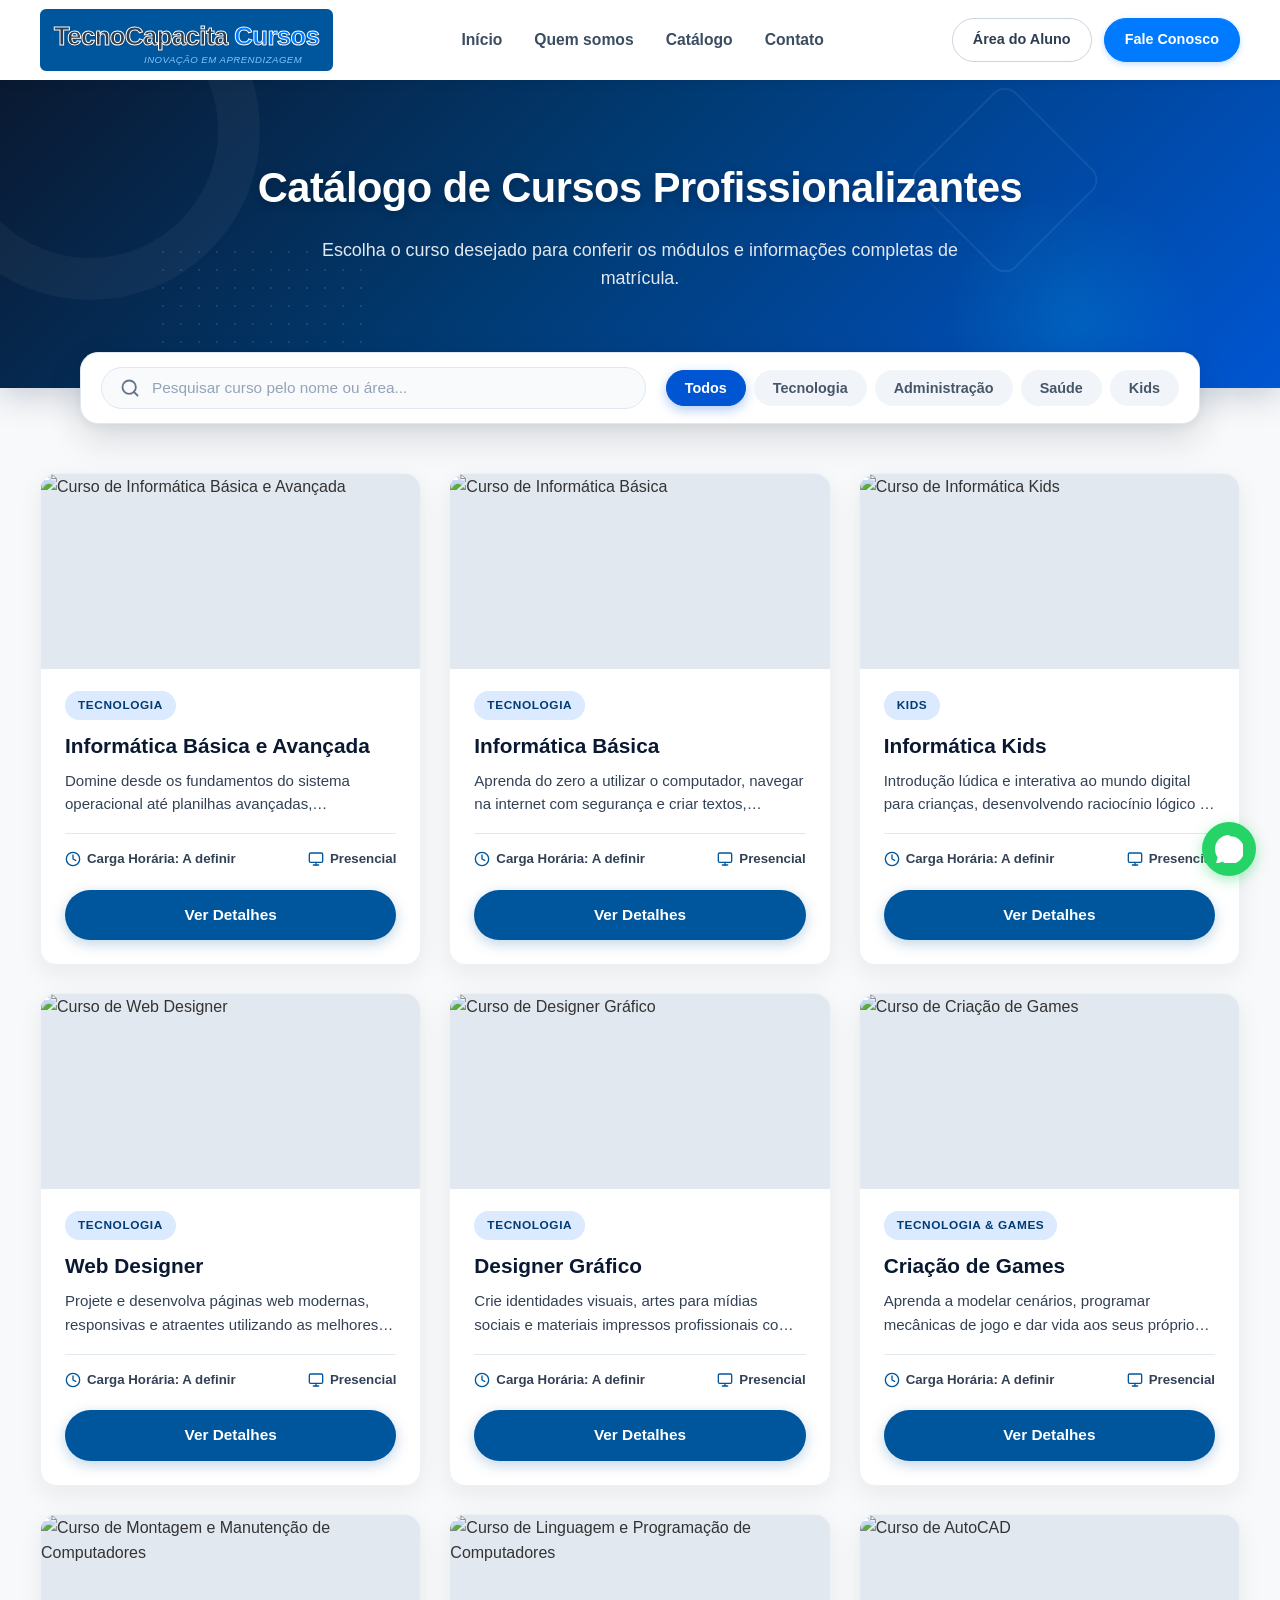
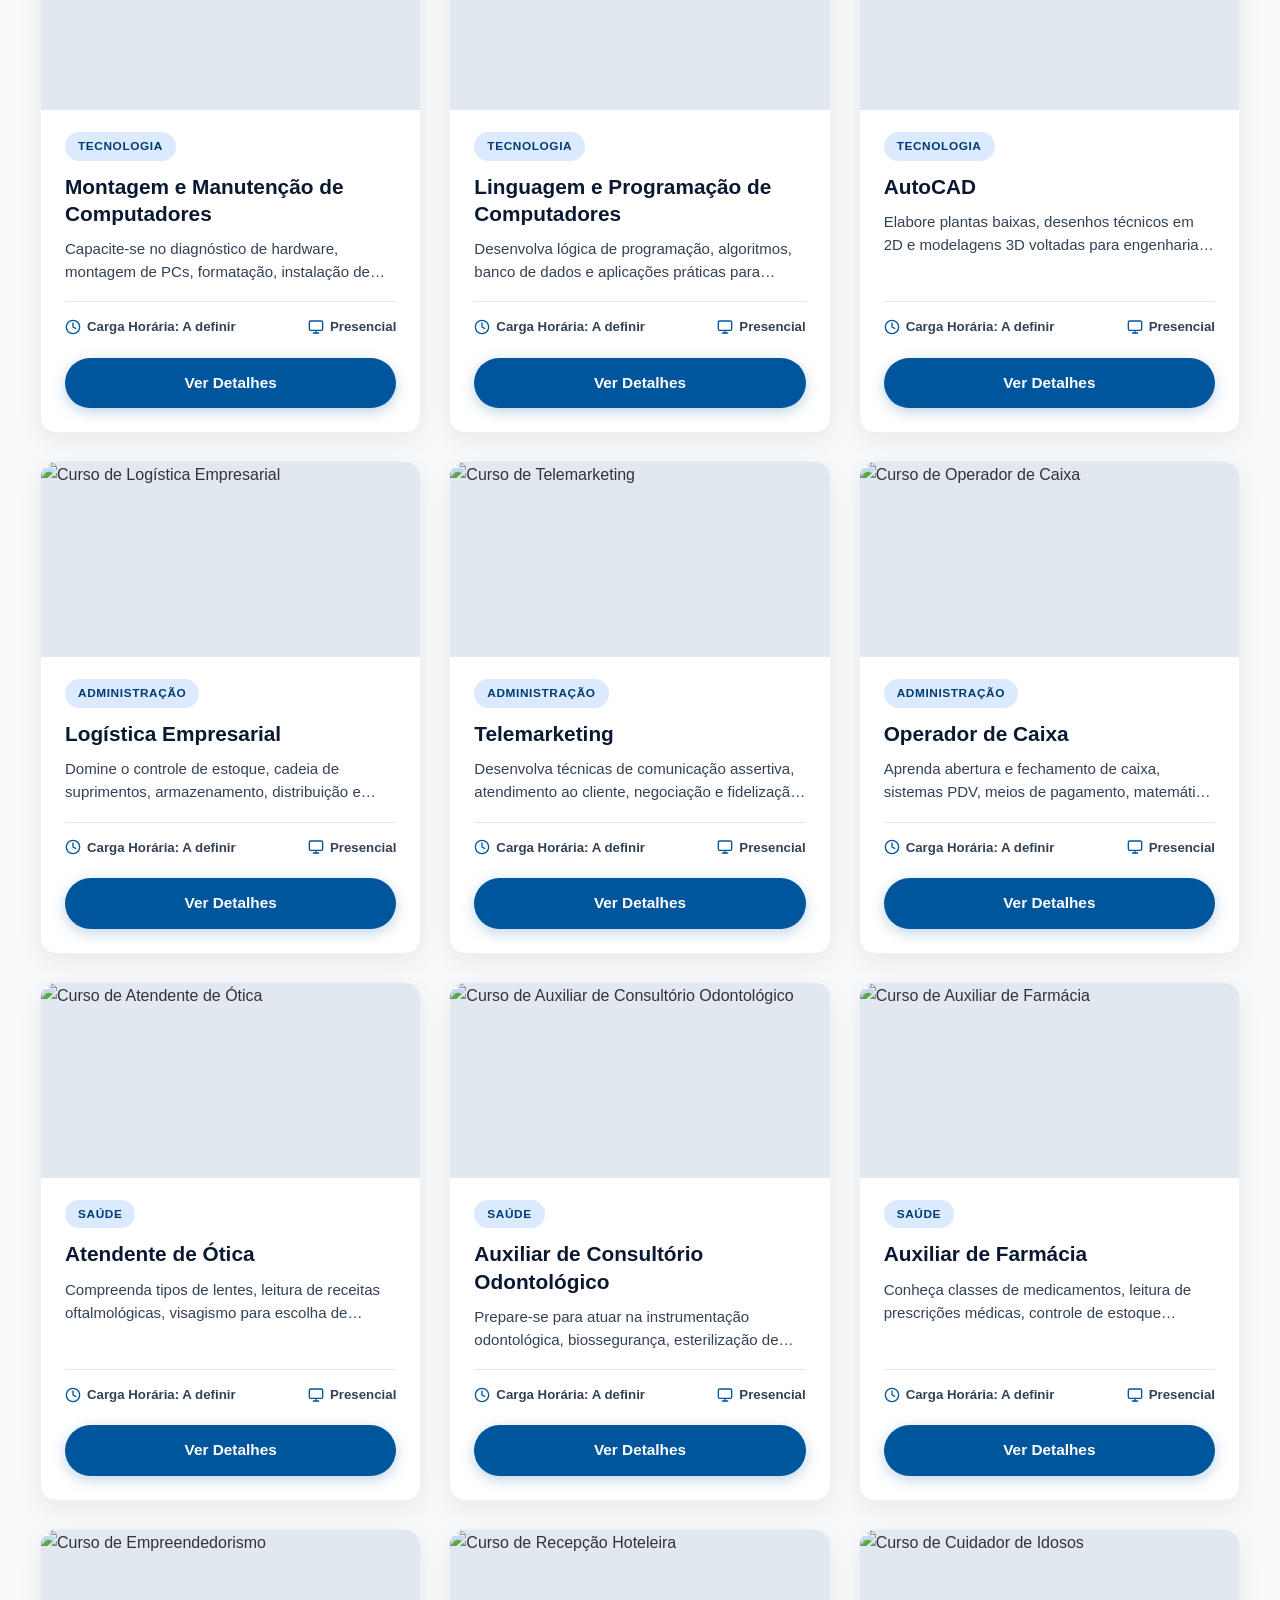
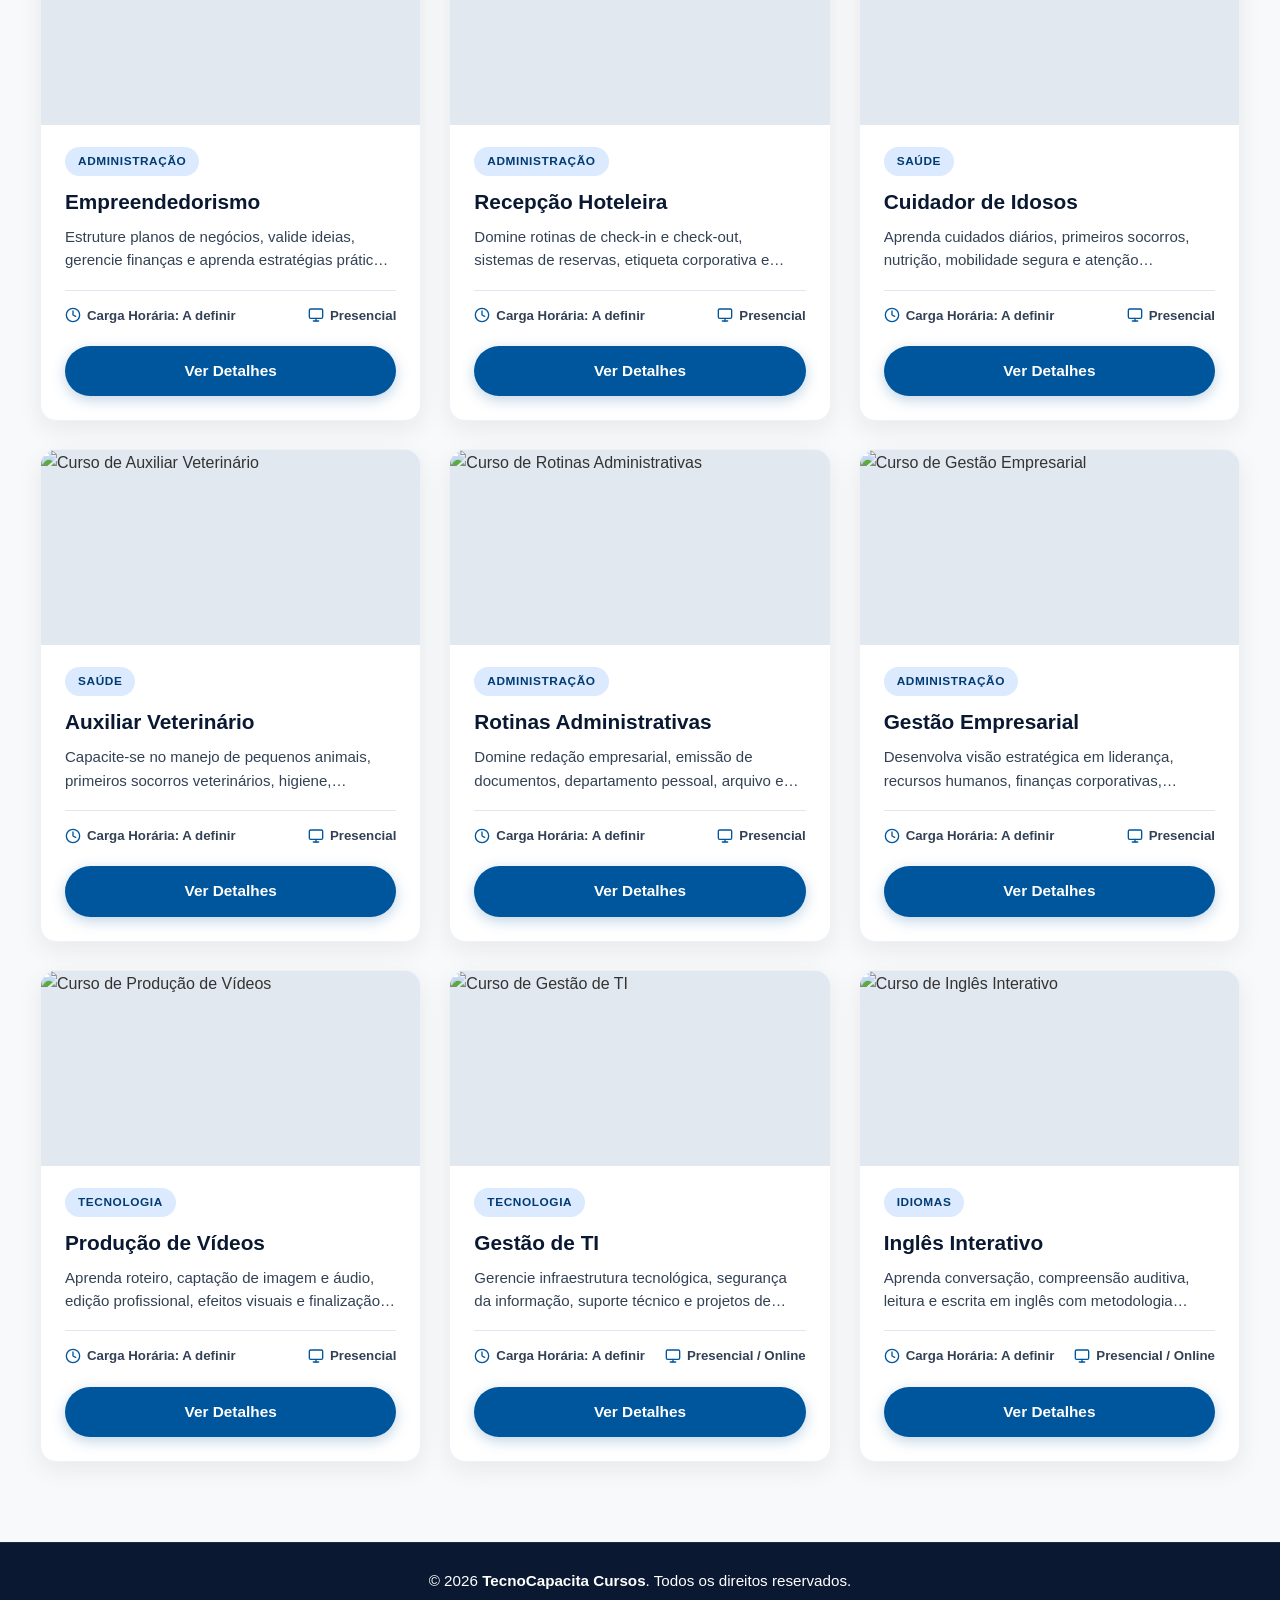
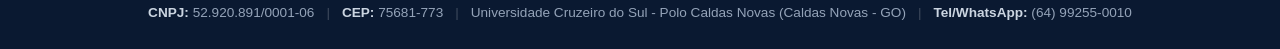
==== catalogo.html @ fe428959 "Add files via upload" ====
<!DOCTYPE html>
<html lang="pt-BR">
<head>
    <meta charset="UTF-8">
    <meta name="viewport" content="width=device-width, initial-scale=1.0">
    <title>Catálogo de Cursos - TecnoCapacita Cursos</title>
    <link rel="icon" type="image/svg+xml" href="favicon.svg">
    <link rel="stylesheet" href="styles.css">
</head>
<body>

    <!-- Cabeçalho -->
    <header>
        <div class="container">
            <div class="logo">
                <div class="logo-title">TecnoCapacita <span>Cursos</span></div>
                <div class="logo-subtitle">Inovação em Aprendizagem</div>
            </div>
            <nav>
                <ul>
                    <li><a href="index.html">Início</a></li>
                    <li><a href="index.html#quem-somos">Quem somos</a></li>
                    <li><a href="catalogo.html">Catálogo</a></li>
                    <li><a href="contato.html">Contato</a></li>
                </ul>
            </nav>
            <div class="header-actions">
                <a href="#" class="btn-header btn-aluno">Área do Aluno</a>
                <a href="contato.html" class="btn-header btn-fale">Fale Conosco</a>
            </div>
        </div>
    </header>

    <!-- Banner do Catálogo com Grafismos e Busca Flutuante -->
    <section class="catalogo-hero">
        <!-- Grafismos Geométricos Sutis no Fundo -->
        <div class="catalogo-grafismos" aria-hidden="true">
            <span class="geo-shape geo-circle-1"></span>
            <span class="geo-shape geo-circle-2"></span>
            <span class="geo-shape geo-diamond"></span>
            <span class="geo-shape geo-grid"></span>
        </div>

        <div class="container catalogo-hero-content">
            <h2 class="catalogo-title">Catálogo de Cursos Profissionalizantes</h2>
            <p class="catalogo-subtitulo">Escolha o curso desejado para conferir os módulos e informações completas de matrícula.</p>
        </div>

        <!-- Interface de Busca e Filtros Flutuante na Divisa do Banner -->
        <div class="catalogo-busca-wrapper">
            <div class="catalogo-busca-bar" role="search" aria-label="Busca e filtro de cursos">
                <!-- Campo de Pesquisa com Ícone de Lupa -->
                <div class="busca-input-group">
                    <svg class="icon-lupa" xmlns="http://www.w3.org/2000/svg" width="20" height="20" viewBox="0 0 24 24" fill="none" stroke="currentColor" stroke-width="2.2" stroke-linecap="round" stroke-linejoin="round" aria-hidden="true">
                        <circle cx="11" cy="11" r="8"></circle>
                        <line x1="21" y1="21" x2="16.65" y2="16.65"></line>
                    </svg>
                    <input type="search" id="input-busca-curso" placeholder="Pesquisar curso pelo nome ou área..." autocomplete="off">
                </div>

                <!-- Grupo Horizontal de Botões de Filtro -->
                <div class="filtro-botoes" role="group" aria-label="Filtrar por categoria">
                    <button type="button" class="btn-filtro ativo" data-categoria="todos">Todos</button>
                    <button type="button" class="btn-filtro" data-categoria="tecnologia">Tecnologia</button>
                    <button type="button" class="btn-filtro" data-categoria="administracao">Administração</button>
                    <button type="button" class="btn-filtro" data-categoria="saude">Saúde</button>
                    <button type="button" class="btn-filtro" data-categoria="kids">Kids</button>
                </div>
            </div>
        </div>
    </section>

    <!-- Seção de Cursos -->
    <section id="cursos" class="container">
        
        <div class="cursos-grid">
            
            <!-- 1. Informática Básica e Avançada -->
            <article class="curso-card" data-categoria="tecnologia">
                <div class="card-img-wrapper">
                    <img src="https://images.unsplash.com/photo-1517694712202-14dd9538aa97?auto=format&fit=crop&w=600&q=80" alt="Curso de Informática Básica e Avançada" loading="lazy">
                </div>
                <div class="card-body">
                    <span class="curso-badge">Tecnologia</span>
                    <h3>Informática Básica e Avançada</h3>
                    <p class="card-descricao">Domine desde os fundamentos do sistema operacional até planilhas avançadas, documentos profissionais e produtividade em nuvem.</p>
                    <div class="card-meta">
                        <span class="meta-item">
                            <svg xmlns="http://www.w3.org/2000/svg" width="16" height="16" viewBox="0 0 24 24" fill="none" stroke="currentColor" stroke-width="2" stroke-linecap="round" stroke-linejoin="round"><circle cx="12" cy="12" r="10"/><polyline points="12 6 12 12 16 14"/></svg>
                            Carga Horária: A definir
                        </span>
                        <span class="meta-item">
                            <svg xmlns="http://www.w3.org/2000/svg" width="16" height="16" viewBox="0 0 24 24" fill="none" stroke="currentColor" stroke-width="2" stroke-linecap="round" stroke-linejoin="round"><rect x="2" y="3" width="20" height="14" rx="2" ry="2"/><line x1="8" y1="21" x2="16" y2="21"/><line x1="12" y1="17" x2="12" y2="21"/></svg>
                            Presencial
                        </span>
                    </div>
                </div>
                <div class="card-footer">
                    <a href="contato.html?curso=Inform%C3%A1tica%20B%C3%A1sica%20e%20Avan%C3%A7ada" class="btn-card-detalhes">Ver Detalhes</a>
                </div>
            </article>

            <!-- 2. Informática Básica -->
            <article class="curso-card" data-categoria="tecnologia">
                <div class="card-img-wrapper">
                    <img src="https://images.unsplash.com/photo-1498050108023-c5249f4df085?auto=format&fit=crop&w=600&q=80" alt="Curso de Informática Básica" loading="lazy">
                </div>
                <div class="card-body">
                    <span class="curso-badge">Tecnologia</span>
                    <h3>Informática Básica</h3>
                    <p class="card-descricao">Aprenda do zero a utilizar o computador, navegar na internet com segurança e criar textos, planilhas e apresentações essenciais.</p>
                    <div class="card-meta">
                        <span class="meta-item">
                            <svg xmlns="http://www.w3.org/2000/svg" width="16" height="16" viewBox="0 0 24 24" fill="none" stroke="currentColor" stroke-width="2" stroke-linecap="round" stroke-linejoin="round"><circle cx="12" cy="12" r="10"/><polyline points="12 6 12 12 16 14"/></svg>
                            Carga Horária: A definir
                        </span>
                        <span class="meta-item">
                            <svg xmlns="http://www.w3.org/2000/svg" width="16" height="16" viewBox="0 0 24 24" fill="none" stroke="currentColor" stroke-width="2" stroke-linecap="round" stroke-linejoin="round"><rect x="2" y="3" width="20" height="14" rx="2" ry="2"/><line x1="8" y1="21" x2="16" y2="21"/><line x1="12" y1="17" x2="12" y2="21"/></svg>
                            Presencial
                        </span>
                    </div>
                </div>
                <div class="card-footer">
                    <a href="contato.html?curso=Inform%C3%A1tica%20B%C3%A1sica" class="btn-card-detalhes">Ver Detalhes</a>
                </div>
            </article>

            <!-- 3. Informática Kids -->
            <article class="curso-card" data-categoria="kids">
                <div class="card-img-wrapper">
                    <img src="https://images.unsplash.com/photo-1509062522246-3755977927d7?auto=format&fit=crop&w=600&q=80" alt="Curso de Informática Kids" loading="lazy">
                </div>
                <div class="card-body">
                    <span class="curso-badge">Kids</span>
                    <h3>Informática Kids</h3>
                    <p class="card-descricao">Introdução lúdica e interativa ao mundo digital para crianças, desenvolvendo raciocínio lógico e criatividade no computador.</p>
                    <div class="card-meta">
                        <span class="meta-item">
                            <svg xmlns="http://www.w3.org/2000/svg" width="16" height="16" viewBox="0 0 24 24" fill="none" stroke="currentColor" stroke-width="2" stroke-linecap="round" stroke-linejoin="round"><circle cx="12" cy="12" r="10"/><polyline points="12 6 12 12 16 14"/></svg>
                            Carga Horária: A definir
                        </span>
                        <span class="meta-item">
                            <svg xmlns="http://www.w3.org/2000/svg" width="16" height="16" viewBox="0 0 24 24" fill="none" stroke="currentColor" stroke-width="2" stroke-linecap="round" stroke-linejoin="round"><rect x="2" y="3" width="20" height="14" rx="2" ry="2"/><line x1="8" y1="21" x2="16" y2="21"/><line x1="12" y1="17" x2="12" y2="21"/></svg>
                            Presencial
                        </span>
                    </div>
                </div>
                <div class="card-footer">
                    <a href="contato.html?curso=Inform%C3%A1tica%20Kids" class="btn-card-detalhes">Ver Detalhes</a>
                </div>
            </article>

            <!-- 4. Web Designer -->
            <article class="curso-card" data-categoria="tecnologia">
                <div class="card-img-wrapper">
                    <img src="https://images.unsplash.com/photo-1547658719-da2b51169166?auto=format&fit=crop&w=600&q=80" alt="Curso de Web Designer" loading="lazy">
                </div>
                <div class="card-body">
                    <span class="curso-badge">Tecnologia</span>
                    <h3>Web Designer</h3>
                    <p class="card-descricao">Projete e desenvolva páginas web modernas, responsivas e atraentes utilizando as melhores práticas de design de interface.</p>
                    <div class="card-meta">
                        <span class="meta-item">
                            <svg xmlns="http://www.w3.org/2000/svg" width="16" height="16" viewBox="0 0 24 24" fill="none" stroke="currentColor" stroke-width="2" stroke-linecap="round" stroke-linejoin="round"><circle cx="12" cy="12" r="10"/><polyline points="12 6 12 12 16 14"/></svg>
                            Carga Horária: A definir
                        </span>
                        <span class="meta-item">
                            <svg xmlns="http://www.w3.org/2000/svg" width="16" height="16" viewBox="0 0 24 24" fill="none" stroke="currentColor" stroke-width="2" stroke-linecap="round" stroke-linejoin="round"><rect x="2" y="3" width="20" height="14" rx="2" ry="2"/><line x1="8" y1="21" x2="16" y2="21"/><line x1="12" y1="17" x2="12" y2="21"/></svg>
                            Presencial
                        </span>
                    </div>
                </div>
                <div class="card-footer">
                    <a href="contato.html?curso=Web%20Designer" class="btn-card-detalhes">Ver Detalhes</a>
                </div>
            </article>

            <!-- 5. Designer Gráfico -->
            <article class="curso-card" data-categoria="tecnologia">
                <div class="card-img-wrapper">
                    <img src="https://images.unsplash.com/photo-1626785774573-4b799315345d?auto=format&fit=crop&w=600&q=80" alt="Curso de Designer Gráfico" loading="lazy">
                </div>
                <div class="card-body">
                    <span class="curso-badge">Tecnologia</span>
                    <h3>Designer Gráfico</h3>
                    <p class="card-descricao">Crie identidades visuais, artes para mídias sociais e materiais impressos profissionais com softwares líderes do mercado.</p>
                    <div class="card-meta">
                        <span class="meta-item">
                            <svg xmlns="http://www.w3.org/2000/svg" width="16" height="16" viewBox="0 0 24 24" fill="none" stroke="currentColor" stroke-width="2" stroke-linecap="round" stroke-linejoin="round"><circle cx="12" cy="12" r="10"/><polyline points="12 6 12 12 16 14"/></svg>
                            Carga Horária: A definir
                        </span>
                        <span class="meta-item">
                            <svg xmlns="http://www.w3.org/2000/svg" width="16" height="16" viewBox="0 0 24 24" fill="none" stroke="currentColor" stroke-width="2" stroke-linecap="round" stroke-linejoin="round"><rect x="2" y="3" width="20" height="14" rx="2" ry="2"/><line x1="8" y1="21" x2="16" y2="21"/><line x1="12" y1="17" x2="12" y2="21"/></svg>
                            Presencial
                        </span>
                    </div>
                </div>
                <div class="card-footer">
                    <a href="contato.html?curso=Designer%20Gr%C3%A1fico" class="btn-card-detalhes">Ver Detalhes</a>
                </div>
            </article>

            <!-- 6. Criação de Games -->
            <article class="curso-card" data-categoria="kids">
                <div class="card-img-wrapper">
                    <img src="https://images.unsplash.com/photo-1552820728-8b83bb6b773f?auto=format&fit=crop&w=600&q=80" alt="Curso de Criação de Games" loading="lazy">
                </div>
                <div class="card-body">
                    <span class="curso-badge">Tecnologia & Games</span>
                    <h3>Criação de Games</h3>
                    <p class="card-descricao">Aprenda a modelar cenários, programar mecânicas de jogo e dar vida aos seus próprios games 2D e 3D do zero.</p>
                    <div class="card-meta">
                        <span class="meta-item">
                            <svg xmlns="http://www.w3.org/2000/svg" width="16" height="16" viewBox="0 0 24 24" fill="none" stroke="currentColor" stroke-width="2" stroke-linecap="round" stroke-linejoin="round"><circle cx="12" cy="12" r="10"/><polyline points="12 6 12 12 16 14"/></svg>
                            Carga Horária: A definir
                        </span>
                        <span class="meta-item">
                            <svg xmlns="http://www.w3.org/2000/svg" width="16" height="16" viewBox="0 0 24 24" fill="none" stroke="currentColor" stroke-width="2" stroke-linecap="round" stroke-linejoin="round"><rect x="2" y="3" width="20" height="14" rx="2" ry="2"/><line x1="8" y1="21" x2="16" y2="21"/><line x1="12" y1="17" x2="12" y2="21"/></svg>
                            Presencial
                        </span>
                    </div>
                </div>
                <div class="card-footer">
                    <a href="contato.html?curso=Cria%C3%A7%C3%A3o%20de%20Games" class="btn-card-detalhes">Ver Detalhes</a>
                </div>
            </article>

            <!-- 7. Montagem e Manutenção de Computadores -->
            <article class="curso-card" data-categoria="tecnologia">
                <div class="card-img-wrapper">
                    <img src="https://images.unsplash.com/photo-1591799264318-7e6ef8ddb7ea?auto=format&fit=crop&w=600&q=80" alt="Curso de Montagem e Manutenção de Computadores" loading="lazy">
                </div>
                <div class="card-body">
                    <span class="curso-badge">Tecnologia</span>
                    <h3>Montagem e Manutenção de Computadores</h3>
                    <p class="card-descricao">Capacite-se no diagnóstico de hardware, montagem de PCs, formatação, instalação de sistemas e redes locais.</p>
                    <div class="card-meta">
                        <span class="meta-item">
                            <svg xmlns="http://www.w3.org/2000/svg" width="16" height="16" viewBox="0 0 24 24" fill="none" stroke="currentColor" stroke-width="2" stroke-linecap="round" stroke-linejoin="round"><circle cx="12" cy="12" r="10"/><polyline points="12 6 12 12 16 14"/></svg>
                            Carga Horária: A definir
                        </span>
                        <span class="meta-item">
                            <svg xmlns="http://www.w3.org/2000/svg" width="16" height="16" viewBox="0 0 24 24" fill="none" stroke="currentColor" stroke-width="2" stroke-linecap="round" stroke-linejoin="round"><rect x="2" y="3" width="20" height="14" rx="2" ry="2"/><line x1="8" y1="21" x2="16" y2="21"/><line x1="12" y1="17" x2="12" y2="21"/></svg>
                            Presencial
                        </span>
                    </div>
                </div>
                <div class="card-footer">
                    <a href="contato.html?curso=Montagem%20e%20Manuten%C3%A7%C3%A3o%20de%20Computadores" class="btn-card-detalhes">Ver Detalhes</a>
                </div>
            </article>

            <!-- 8. Linguagem e Programação de Computadores -->
            <article class="curso-card" data-categoria="tecnologia">
                <div class="card-img-wrapper">
                    <img src="https://images.unsplash.com/photo-1555066931-4365d14bab8c?auto=format&fit=crop&w=600&q=80" alt="Curso de Linguagem e Programação de Computadores" loading="lazy">
                </div>
                <div class="card-body">
                    <span class="curso-badge">Tecnologia</span>
                    <h3>Linguagem e Programação de Computadores</h3>
                    <p class="card-descricao">Desenvolva lógica de programação, algoritmos, banco de dados e aplicações práticas para ingressar na área de software.</p>
                    <div class="card-meta">
                        <span class="meta-item">
                            <svg xmlns="http://www.w3.org/2000/svg" width="16" height="16" viewBox="0 0 24 24" fill="none" stroke="currentColor" stroke-width="2" stroke-linecap="round" stroke-linejoin="round"><circle cx="12" cy="12" r="10"/><polyline points="12 6 12 12 16 14"/></svg>
                            Carga Horária: A definir
                        </span>
                        <span class="meta-item">
                            <svg xmlns="http://www.w3.org/2000/svg" width="16" height="16" viewBox="0 0 24 24" fill="none" stroke="currentColor" stroke-width="2" stroke-linecap="round" stroke-linejoin="round"><rect x="2" y="3" width="20" height="14" rx="2" ry="2"/><line x1="8" y1="21" x2="16" y2="21"/><line x1="12" y1="17" x2="12" y2="21"/></svg>
                            Presencial
                        </span>
                    </div>
                </div>
                <div class="card-footer">
                    <a href="contato.html?curso=Linguagem%20e%20Programa%C3%A7%C3%A3o%20de%20Computadores" class="btn-card-detalhes">Ver Detalhes</a>
                </div>
            </article>

            <!-- 9. AutoCAD -->
            <article class="curso-card" data-categoria="tecnologia">
                <div class="card-img-wrapper">
                    <img src="https://images.unsplash.com/photo-1503387762-592deb58ef4e?auto=format&fit=crop&w=600&q=80" alt="Curso de AutoCAD" loading="lazy">
                </div>
                <div class="card-body">
                    <span class="curso-badge">Tecnologia</span>
                    <h3>AutoCAD</h3>
                    <p class="card-descricao">Elabore plantas baixas, desenhos técnicos em 2D e modelagens 3D voltadas para engenharia, arquitetura e design de interiores.</p>
                    <div class="card-meta">
                        <span class="meta-item">
                            <svg xmlns="http://www.w3.org/2000/svg" width="16" height="16" viewBox="0 0 24 24" fill="none" stroke="currentColor" stroke-width="2" stroke-linecap="round" stroke-linejoin="round"><circle cx="12" cy="12" r="10"/><polyline points="12 6 12 12 16 14"/></svg>
                            Carga Horária: A definir
                        </span>
                        <span class="meta-item">
                            <svg xmlns="http://www.w3.org/2000/svg" width="16" height="16" viewBox="0 0 24 24" fill="none" stroke="currentColor" stroke-width="2" stroke-linecap="round" stroke-linejoin="round"><rect x="2" y="3" width="20" height="14" rx="2" ry="2"/><line x1="8" y1="21" x2="16" y2="21"/><line x1="12" y1="17" x2="12" y2="21"/></svg>
                            Presencial
                        </span>
                    </div>
                </div>
                <div class="card-footer">
                    <a href="contato.html?curso=AutoCAD" class="btn-card-detalhes">Ver Detalhes</a>
                </div>
            </article>

            <!-- 10. Logística Empresarial -->
            <article class="curso-card" data-categoria="administracao">
                <div class="card-img-wrapper">
                    <img src="https://images.unsplash.com/photo-1586528116311-ad8dd3c8310d?auto=format&fit=crop&w=600&q=80" alt="Curso de Logística Empresarial" loading="lazy">
                </div>
                <div class="card-body">
                    <span class="curso-badge">Administração</span>
                    <h3>Logística Empresarial</h3>
                    <p class="card-descricao">Domine o controle de estoque, cadeia de suprimentos, armazenamento, distribuição e gestão de transporte corporativo.</p>
                    <div class="card-meta">
                        <span class="meta-item">
                            <svg xmlns="http://www.w3.org/2000/svg" width="16" height="16" viewBox="0 0 24 24" fill="none" stroke="currentColor" stroke-width="2" stroke-linecap="round" stroke-linejoin="round"><circle cx="12" cy="12" r="10"/><polyline points="12 6 12 12 16 14"/></svg>
                            Carga Horária: A definir
                        </span>
                        <span class="meta-item">
                            <svg xmlns="http://www.w3.org/2000/svg" width="16" height="16" viewBox="0 0 24 24" fill="none" stroke="currentColor" stroke-width="2" stroke-linecap="round" stroke-linejoin="round"><rect x="2" y="3" width="20" height="14" rx="2" ry="2"/><line x1="8" y1="21" x2="16" y2="21"/><line x1="12" y1="17" x2="12" y2="21"/></svg>
                            Presencial
                        </span>
                    </div>
                </div>
                <div class="card-footer">
                    <a href="contato.html?curso=Log%C3%ADstica%20Empresarial" class="btn-card-detalhes">Ver Detalhes</a>
                </div>
            </article>

            <!-- 11. Telemarketing -->
            <article class="curso-card" data-categoria="administracao">
                <div class="card-img-wrapper">
                    <img src="https://images.unsplash.com/photo-1556745757-8d76bdb6984b?auto=format&fit=crop&w=600&q=80" alt="Curso de Telemarketing" loading="lazy">
                </div>
                <div class="card-body">
                    <span class="curso-badge">Administração</span>
                    <h3>Telemarketing</h3>
                    <p class="card-descricao">Desenvolva técnicas de comunicação assertiva, atendimento ao cliente, negociação e fidelização por telefone e canais digitais.</p>
                    <div class="card-meta">
                        <span class="meta-item">
                            <svg xmlns="http://www.w3.org/2000/svg" width="16" height="16" viewBox="0 0 24 24" fill="none" stroke="currentColor" stroke-width="2" stroke-linecap="round" stroke-linejoin="round"><circle cx="12" cy="12" r="10"/><polyline points="12 6 12 12 16 14"/></svg>
                            Carga Horária: A definir
                        </span>
                        <span class="meta-item">
                            <svg xmlns="http://www.w3.org/2000/svg" width="16" height="16" viewBox="0 0 24 24" fill="none" stroke="currentColor" stroke-width="2" stroke-linecap="round" stroke-linejoin="round"><rect x="2" y="3" width="20" height="14" rx="2" ry="2"/><line x1="8" y1="21" x2="16" y2="21"/><line x1="12" y1="17" x2="12" y2="21"/></svg>
                            Presencial
                        </span>
                    </div>
                </div>
                <div class="card-footer">
                    <a href="contato.html?curso=Telemarketing" class="btn-card-detalhes">Ver Detalhes</a>
                </div>
            </article>

            <!-- 12. Operador de Caixa -->
            <article class="curso-card" data-categoria="administracao">
                <div class="card-img-wrapper">
                    <img src="https://images.unsplash.com/photo-1556742049-0cfed4f6a45d?auto=format&fit=crop&w=600&q=80" alt="Curso de Operador de Caixa" loading="lazy">
                </div>
                <div class="card-body">
                    <span class="curso-badge">Administração</span>
                    <h3>Operador de Caixa</h3>
                    <p class="card-descricao">Aprenda abertura e fechamento de caixa, sistemas PDV, meios de pagamento, matemática financeira básica e excelência no atendimento.</p>
                    <div class="card-meta">
                        <span class="meta-item">
                            <svg xmlns="http://www.w3.org/2000/svg" width="16" height="16" viewBox="0 0 24 24" fill="none" stroke="currentColor" stroke-width="2" stroke-linecap="round" stroke-linejoin="round"><circle cx="12" cy="12" r="10"/><polyline points="12 6 12 12 16 14"/></svg>
                            Carga Horária: A definir
                        </span>
                        <span class="meta-item">
                            <svg xmlns="http://www.w3.org/2000/svg" width="16" height="16" viewBox="0 0 24 24" fill="none" stroke="currentColor" stroke-width="2" stroke-linecap="round" stroke-linejoin="round"><rect x="2" y="3" width="20" height="14" rx="2" ry="2"/><line x1="8" y1="21" x2="16" y2="21"/><line x1="12" y1="17" x2="12" y2="21"/></svg>
                            Presencial
                        </span>
                    </div>
                </div>
                <div class="card-footer">
                    <a href="contato.html?curso=Operador%20de%20Caixa" class="btn-card-detalhes">Ver Detalhes</a>
                </div>
            </article>

            <!-- 13. Atendente de Ótica -->
            <article class="curso-card" data-categoria="saude">
                <div class="card-img-wrapper">
                    <img src="https://images.unsplash.com/photo-1574258495973-f010dfbb5371?auto=format&fit=crop&w=600&q=80" alt="Curso de Atendente de Ótica" loading="lazy">
                </div>
                <div class="card-body">
                    <span class="curso-badge">Saúde</span>
                    <h3>Atendente de Ótica</h3>
                    <p class="card-descricao">Compreenda tipos de lentes, leitura de receitas oftalmológicas, visagismo para escolha de armações e consultoria de vendas em óticas.</p>
                    <div class="card-meta">
                        <span class="meta-item">
                            <svg xmlns="http://www.w3.org/2000/svg" width="16" height="16" viewBox="0 0 24 24" fill="none" stroke="currentColor" stroke-width="2" stroke-linecap="round" stroke-linejoin="round"><circle cx="12" cy="12" r="10"/><polyline points="12 6 12 12 16 14"/></svg>
                            Carga Horária: A definir
                        </span>
                        <span class="meta-item">
                            <svg xmlns="http://www.w3.org/2000/svg" width="16" height="16" viewBox="0 0 24 24" fill="none" stroke="currentColor" stroke-width="2" stroke-linecap="round" stroke-linejoin="round"><rect x="2" y="3" width="20" height="14" rx="2" ry="2"/><line x1="8" y1="21" x2="16" y2="21"/><line x1="12" y1="17" x2="12" y2="21"/></svg>
                            Presencial
                        </span>
                    </div>
                </div>
                <div class="card-footer">
                    <a href="contato.html?curso=Atendente%20de%20%C3%93tica" class="btn-card-detalhes">Ver Detalhes</a>
                </div>
            </article>

            <!-- 14. Auxiliar de Consultório Odontológico -->
            <article class="curso-card" data-categoria="saude">
                <div class="card-img-wrapper">
                    <img src="https://images.unsplash.com/photo-1588776814546-1ffcf47267a5?auto=format&fit=crop&w=600&q=80" alt="Curso de Auxiliar de Consultório Odontológico" loading="lazy">
                </div>
                <div class="card-body">
                    <span class="curso-badge">Saúde</span>
                    <h3>Auxiliar de Consultório Odontológico</h3>
                    <p class="card-descricao">Prepare-se para atuar na instrumentação odontológica, biossegurança, esterilização de materiais e recepção de clínicas.</p>
                    <div class="card-meta">
                        <span class="meta-item">
                            <svg xmlns="http://www.w3.org/2000/svg" width="16" height="16" viewBox="0 0 24 24" fill="none" stroke="currentColor" stroke-width="2" stroke-linecap="round" stroke-linejoin="round"><circle cx="12" cy="12" r="10"/><polyline points="12 6 12 12 16 14"/></svg>
                            Carga Horária: A definir
                        </span>
                        <span class="meta-item">
                            <svg xmlns="http://www.w3.org/2000/svg" width="16" height="16" viewBox="0 0 24 24" fill="none" stroke="currentColor" stroke-width="2" stroke-linecap="round" stroke-linejoin="round"><rect x="2" y="3" width="20" height="14" rx="2" ry="2"/><line x1="8" y1="21" x2="16" y2="21"/><line x1="12" y1="17" x2="12" y2="21"/></svg>
                            Presencial
                        </span>
                    </div>
                </div>
                <div class="card-footer">
                    <a href="contato.html?curso=Auxiliar%20de%20Consult%C3%B3rio%20Odontol%C3%B3gico" class="btn-card-detalhes">Ver Detalhes</a>
                </div>
            </article>

            <!-- 15. Auxiliar de Farmácia -->
            <article class="curso-card" data-categoria="saude">
                <div class="card-img-wrapper">
                    <img src="https://images.unsplash.com/photo-1587854692152-cbe660dbde88?auto=format&fit=crop&w=600&q=80" alt="Curso de Auxiliar de Farmácia" loading="lazy">
                </div>
                <div class="card-body">
                    <span class="curso-badge">Saúde</span>
                    <h3>Auxiliar de Farmácia</h3>
                    <p class="card-descricao">Conheça classes de medicamentos, leitura de prescrições médicas, controle de estoque farmacêutico e atendimento humanizado em drogarias.</p>
                    <div class="card-meta">
                        <span class="meta-item">
                            <svg xmlns="http://www.w3.org/2000/svg" width="16" height="16" viewBox="0 0 24 24" fill="none" stroke="currentColor" stroke-width="2" stroke-linecap="round" stroke-linejoin="round"><circle cx="12" cy="12" r="10"/><polyline points="12 6 12 12 16 14"/></svg>
                            Carga Horária: A definir
                        </span>
                        <span class="meta-item">
                            <svg xmlns="http://www.w3.org/2000/svg" width="16" height="16" viewBox="0 0 24 24" fill="none" stroke="currentColor" stroke-width="2" stroke-linecap="round" stroke-linejoin="round"><rect x="2" y="3" width="20" height="14" rx="2" ry="2"/><line x1="8" y1="21" x2="16" y2="21"/><line x1="12" y1="17" x2="12" y2="21"/></svg>
                            Presencial
                        </span>
                    </div>
                </div>
                <div class="card-footer">
                    <a href="contato.html?curso=Auxiliar%20de%20Farm%C3%A1cia" class="btn-card-detalhes">Ver Detalhes</a>
                </div>
            </article>

            <!-- 16. Empreendedorismo -->
            <article class="curso-card" data-categoria="administracao">
                <div class="card-img-wrapper">
                    <img src="https://images.unsplash.com/photo-1519389950473-47ba0277781c?auto=format&fit=crop&w=600&q=80" alt="Curso de Empreendedorismo" loading="lazy">
                </div>
                <div class="card-body">
                    <span class="curso-badge">Administração</span>
                    <h3>Empreendedorismo</h3>
                    <p class="card-descricao">Estruture planos de negócios, valide ideias, gerencie finanças e aprenda estratégias práticas para abrir ou expandir sua empresa.</p>
                    <div class="card-meta">
                        <span class="meta-item">
                            <svg xmlns="http://www.w3.org/2000/svg" width="16" height="16" viewBox="0 0 24 24" fill="none" stroke="currentColor" stroke-width="2" stroke-linecap="round" stroke-linejoin="round"><circle cx="12" cy="12" r="10"/><polyline points="12 6 12 12 16 14"/></svg>
                            Carga Horária: A definir
                        </span>
                        <span class="meta-item">
                            <svg xmlns="http://www.w3.org/2000/svg" width="16" height="16" viewBox="0 0 24 24" fill="none" stroke="currentColor" stroke-width="2" stroke-linecap="round" stroke-linejoin="round"><rect x="2" y="3" width="20" height="14" rx="2" ry="2"/><line x1="8" y1="21" x2="16" y2="21"/><line x1="12" y1="17" x2="12" y2="21"/></svg>
                            Presencial
                        </span>
                    </div>
                </div>
                <div class="card-footer">
                    <a href="contato.html?curso=Empreendedorismo" class="btn-card-detalhes">Ver Detalhes</a>
                </div>
            </article>

            <!-- 17. Recepção Hoteleira -->
            <article class="curso-card" data-categoria="administracao">
                <div class="card-img-wrapper">
                    <img src="https://images.unsplash.com/photo-1566073771259-6a8506099945?auto=format&fit=crop&w=600&q=80" alt="Curso de Recepção Hoteleira" loading="lazy">
                </div>
                <div class="card-body">
                    <span class="curso-badge">Administração</span>
                    <h3>Recepção Hoteleira</h3>
                    <p class="card-descricao">Domine rotinas de check-in e check-out, sistemas de reservas, etiqueta corporativa e hospitalidade para hotéis, pousadas e resorts.</p>
                    <div class="card-meta">
                        <span class="meta-item">
                            <svg xmlns="http://www.w3.org/2000/svg" width="16" height="16" viewBox="0 0 24 24" fill="none" stroke="currentColor" stroke-width="2" stroke-linecap="round" stroke-linejoin="round"><circle cx="12" cy="12" r="10"/><polyline points="12 6 12 12 16 14"/></svg>
                            Carga Horária: A definir
                        </span>
                        <span class="meta-item">
                            <svg xmlns="http://www.w3.org/2000/svg" width="16" height="16" viewBox="0 0 24 24" fill="none" stroke="currentColor" stroke-width="2" stroke-linecap="round" stroke-linejoin="round"><rect x="2" y="3" width="20" height="14" rx="2" ry="2"/><line x1="8" y1="21" x2="16" y2="21"/><line x1="12" y1="17" x2="12" y2="21"/></svg>
                            Presencial
                        </span>
                    </div>
                </div>
                <div class="card-footer">
                    <a href="contato.html?curso=Recep%C3%A7%C3%A3o%20Hoteleira" class="btn-card-detalhes">Ver Detalhes</a>
                </div>
            </article>

            <!-- 18. Cuidador de Idosos -->
            <article class="curso-card" data-categoria="saude">
                <div class="card-img-wrapper">
                    <img src="https://images.unsplash.com/photo-1576765608535-5f04d1e3f289?auto=format&fit=crop&w=600&q=80" alt="Curso de Cuidador de Idosos" loading="lazy">
                </div>
                <div class="card-body">
                    <span class="curso-badge">Saúde</span>
                    <h3>Cuidador de Idosos</h3>
                    <p class="card-descricao">Aprenda cuidados diários, primeiros socorros, nutrição, mobilidade segura e atenção humanizada para o bem-estar da terceira idade.</p>
                    <div class="card-meta">
                        <span class="meta-item">
                            <svg xmlns="http://www.w3.org/2000/svg" width="16" height="16" viewBox="0 0 24 24" fill="none" stroke="currentColor" stroke-width="2" stroke-linecap="round" stroke-linejoin="round"><circle cx="12" cy="12" r="10"/><polyline points="12 6 12 12 16 14"/></svg>
                            Carga Horária: A definir
                        </span>
                        <span class="meta-item">
                            <svg xmlns="http://www.w3.org/2000/svg" width="16" height="16" viewBox="0 0 24 24" fill="none" stroke="currentColor" stroke-width="2" stroke-linecap="round" stroke-linejoin="round"><rect x="2" y="3" width="20" height="14" rx="2" ry="2"/><line x1="8" y1="21" x2="16" y2="21"/><line x1="12" y1="17" x2="12" y2="21"/></svg>
                            Presencial
                        </span>
                    </div>
                </div>
                <div class="card-footer">
                    <a href="contato.html?curso=Cuidador%20de%20Idosos" class="btn-card-detalhes">Ver Detalhes</a>
                </div>
            </article>

            <!-- 19. Auxiliar Veterinário -->
            <article class="curso-card" data-categoria="saude">
                <div class="card-img-wrapper">
                    <img src="https://images.unsplash.com/photo-1628009368231-7bb7cfcb0def?auto=format&fit=crop&w=600&q=80" alt="Curso de Auxiliar Veterinário" loading="lazy">
                </div>
                <div class="card-body">
                    <span class="curso-badge">Saúde</span>
                    <h3>Auxiliar Veterinário</h3>
                    <p class="card-descricao">Capacite-se no manejo de pequenos animais, primeiros socorros veterinários, higiene, contenção e apoio em clínicas e pet shops.</p>
                    <div class="card-meta">
                        <span class="meta-item">
                            <svg xmlns="http://www.w3.org/2000/svg" width="16" height="16" viewBox="0 0 24 24" fill="none" stroke="currentColor" stroke-width="2" stroke-linecap="round" stroke-linejoin="round"><circle cx="12" cy="12" r="10"/><polyline points="12 6 12 12 16 14"/></svg>
                            Carga Horária: A definir
                        </span>
                        <span class="meta-item">
                            <svg xmlns="http://www.w3.org/2000/svg" width="16" height="16" viewBox="0 0 24 24" fill="none" stroke="currentColor" stroke-width="2" stroke-linecap="round" stroke-linejoin="round"><rect x="2" y="3" width="20" height="14" rx="2" ry="2"/><line x1="8" y1="21" x2="16" y2="21"/><line x1="12" y1="17" x2="12" y2="21"/></svg>
                            Presencial
                        </span>
                    </div>
                </div>
                <div class="card-footer">
                    <a href="contato.html?curso=Auxiliar%20Veterin%C3%A1rio" class="btn-card-detalhes">Ver Detalhes</a>
                </div>
            </article>

            <!-- 20. Rotinas Administrativas -->
            <article class="curso-card" data-categoria="administracao">
                <div class="card-img-wrapper">
                    <img src="https://images.unsplash.com/photo-1454165804606-c3d57bc86b40?auto=format&fit=crop&w=600&q=80" alt="Curso de Rotinas Administrativas" loading="lazy">
                </div>
                <div class="card-body">
                    <span class="curso-badge">Administração</span>
                    <h3>Rotinas Administrativas</h3>
                    <p class="card-descricao">Domine redação empresarial, emissão de documentos, departamento pessoal, arquivo e organização de escritórios modernos.</p>
                    <div class="card-meta">
                        <span class="meta-item">
                            <svg xmlns="http://www.w3.org/2000/svg" width="16" height="16" viewBox="0 0 24 24" fill="none" stroke="currentColor" stroke-width="2" stroke-linecap="round" stroke-linejoin="round"><circle cx="12" cy="12" r="10"/><polyline points="12 6 12 12 16 14"/></svg>
                            Carga Horária: A definir
                        </span>
                        <span class="meta-item">
                            <svg xmlns="http://www.w3.org/2000/svg" width="16" height="16" viewBox="0 0 24 24" fill="none" stroke="currentColor" stroke-width="2" stroke-linecap="round" stroke-linejoin="round"><rect x="2" y="3" width="20" height="14" rx="2" ry="2"/><line x1="8" y1="21" x2="16" y2="21"/><line x1="12" y1="17" x2="12" y2="21"/></svg>
                            Presencial
                        </span>
                    </div>
                </div>
                <div class="card-footer">
                    <a href="contato.html?curso=Rotinas%20Administrativas" class="btn-card-detalhes">Ver Detalhes</a>
                </div>
            </article>

            <!-- 21. Gestão Empresarial -->
            <article class="curso-card" data-categoria="administracao">
                <div class="card-img-wrapper">
                    <img src="https://images.unsplash.com/photo-1552664730-d307ca884978?auto=format&fit=crop&w=600&q=80" alt="Curso de Gestão Empresarial" loading="lazy">
                </div>
                <div class="card-body">
                    <span class="curso-badge">Administração</span>
                    <h3>Gestão Empresarial</h3>
                    <p class="card-descricao">Desenvolva visão estratégica em liderança, recursos humanos, finanças corporativas, marketing e processos gerenciais.</p>
                    <div class="card-meta">
                        <span class="meta-item">
                            <svg xmlns="http://www.w3.org/2000/svg" width="16" height="16" viewBox="0 0 24 24" fill="none" stroke="currentColor" stroke-width="2" stroke-linecap="round" stroke-linejoin="round"><circle cx="12" cy="12" r="10"/><polyline points="12 6 12 12 16 14"/></svg>
                            Carga Horária: A definir
                        </span>
                        <span class="meta-item">
                            <svg xmlns="http://www.w3.org/2000/svg" width="16" height="16" viewBox="0 0 24 24" fill="none" stroke="currentColor" stroke-width="2" stroke-linecap="round" stroke-linejoin="round"><rect x="2" y="3" width="20" height="14" rx="2" ry="2"/><line x1="8" y1="21" x2="16" y2="21"/><line x1="12" y1="17" x2="12" y2="21"/></svg>
                            Presencial
                        </span>
                    </div>
                </div>
                <div class="card-footer">
                    <a href="contato.html?curso=Gest%C3%A3o%20Empresarial" class="btn-card-detalhes">Ver Detalhes</a>
                </div>
            </article>

            <!-- 22. Produção de Vídeos -->
            <article class="curso-card" data-categoria="tecnologia">
                <div class="card-img-wrapper">
                    <img src="https://images.unsplash.com/photo-1574717024653-61fd2cf4d44d?auto=format&fit=crop&w=600&q=80" alt="Curso de Produção de Vídeos" loading="lazy">
                </div>
                <div class="card-body">
                    <span class="curso-badge">Tecnologia</span>
                    <h3>Produção de Vídeos</h3>
                    <p class="card-descricao">Aprenda roteiro, captação de imagem e áudio, edição profissional, efeitos visuais e finalização para YouTube e redes sociais.</p>
                    <div class="card-meta">
                        <span class="meta-item">
                            <svg xmlns="http://www.w3.org/2000/svg" width="16" height="16" viewBox="0 0 24 24" fill="none" stroke="currentColor" stroke-width="2" stroke-linecap="round" stroke-linejoin="round"><circle cx="12" cy="12" r="10"/><polyline points="12 6 12 12 16 14"/></svg>
                            Carga Horária: A definir
                        </span>
                        <span class="meta-item">
                            <svg xmlns="http://www.w3.org/2000/svg" width="16" height="16" viewBox="0 0 24 24" fill="none" stroke="currentColor" stroke-width="2" stroke-linecap="round" stroke-linejoin="round"><rect x="2" y="3" width="20" height="14" rx="2" ry="2"/><line x1="8" y1="21" x2="16" y2="21"/><line x1="12" y1="17" x2="12" y2="21"/></svg>
                            Presencial
                        </span>
                    </div>
                </div>
                <div class="card-footer">
                    <a href="contato.html?curso=Produ%C3%A7%C3%A3o%20de%20V%C3%ADdeos" class="btn-card-detalhes">Ver Detalhes</a>
                </div>
            </article>

            <!-- 23. Gestão de TI -->
            <article class="curso-card" data-categoria="tecnologia">
                <div class="card-img-wrapper">
                    <img src="https://images.unsplash.com/photo-1558494949-ef010cbdcc31?auto=format&fit=crop&w=600&q=80" alt="Curso de Gestão de TI" loading="lazy">
                </div>
                <div class="card-body">
                    <span class="curso-badge">Tecnologia</span>
                    <h3>Gestão de TI</h3>
                    <p class="card-descricao">Gerencie infraestrutura tecnológica, segurança da informação, suporte técnico e projetos de tecnologia em ambientes corporativos.</p>
                    <div class="card-meta">
                        <span class="meta-item">
                            <svg xmlns="http://www.w3.org/2000/svg" width="16" height="16" viewBox="0 0 24 24" fill="none" stroke="currentColor" stroke-width="2" stroke-linecap="round" stroke-linejoin="round"><circle cx="12" cy="12" r="10"/><polyline points="12 6 12 12 16 14"/></svg>
                            Carga Horária: A definir
                        </span>
                        <span class="meta-item">
                            <svg xmlns="http://www.w3.org/2000/svg" width="16" height="16" viewBox="0 0 24 24" fill="none" stroke="currentColor" stroke-width="2" stroke-linecap="round" stroke-linejoin="round"><rect x="2" y="3" width="20" height="14" rx="2" ry="2"/><line x1="8" y1="21" x2="16" y2="21"/><line x1="12" y1="17" x2="12" y2="21"/></svg>
                            Presencial / Online
                        </span>
                    </div>
                </div>
                <div class="card-footer">
                    <a href="contato.html?curso=Gest%C3%A3o%20de%20TI" class="btn-card-detalhes">Ver Detalhes</a>
                </div>
            </article>

            <!-- 24. Inglês Interativo -->
            <article class="curso-card" data-categoria="administracao">
                <div class="card-img-wrapper">
                    <img src="https://images.unsplash.com/photo-1543269865-cbf427effbad?auto=format&fit=crop&w=600&q=80" alt="Curso de Inglês Interativo" loading="lazy">
                </div>
                <div class="card-body">
                    <span class="curso-badge">Idiomas</span>
                    <h3>Inglês Interativo</h3>
                    <p class="card-descricao">Aprenda conversação, compreensão auditiva, leitura e escrita em inglês com metodologia dinâmica voltada para o mercado e viagens.</p>
                    <div class="card-meta">
                        <span class="meta-item">
                            <svg xmlns="http://www.w3.org/2000/svg" width="16" height="16" viewBox="0 0 24 24" fill="none" stroke="currentColor" stroke-width="2" stroke-linecap="round" stroke-linejoin="round"><circle cx="12" cy="12" r="10"/><polyline points="12 6 12 12 16 14"/></svg>
                            Carga Horária: A definir
                        </span>
                        <span class="meta-item">
                            <svg xmlns="http://www.w3.org/2000/svg" width="16" height="16" viewBox="0 0 24 24" fill="none" stroke="currentColor" stroke-width="2" stroke-linecap="round" stroke-linejoin="round"><rect x="2" y="3" width="20" height="14" rx="2" ry="2"/><line x1="8" y1="21" x2="16" y2="21"/><line x1="12" y1="17" x2="12" y2="21"/></svg>
                            Presencial / Online
                        </span>
                    </div>
                </div>
                <div class="card-footer">
                    <a href="contato.html?curso=Ingl%C3%AAs%20Interativo" class="btn-card-detalhes">Ver Detalhes</a>
                </div>
            </article>

        </div>

        <!-- Mensagem exibida quando nenhum curso corresponde à pesquisa -->
        <div id="sem-resultados" class="sem-resultados" style="display: none;">
            <p>Nenhum curso encontrado para "<strong id="termo-buscado"></strong>".</p>
            <button type="button" id="btn-limpar-busca" class="btn btn-outline">Mostrar Todos os Cursos</button>
        </div>
    </section>

    <!-- Modal de Detalhes do Curso -->
    <div id="modal-detalhes-curso" class="modal-overlay" aria-hidden="true" role="dialog" aria-modal="true" aria-labelledby="modal-curso-titulo">
        <div class="modal-detalhes-card">
            <button type="button" id="btn-fechar-modal" class="modal-close-btn" aria-label="Fechar detalhes">
                <svg xmlns="http://www.w3.org/2000/svg" width="22" height="22" viewBox="0 0 24 24" fill="none" stroke="currentColor" stroke-width="2.5" stroke-linecap="round" stroke-linejoin="round">
                    <line x1="18" y1="6" x2="6" y2="18"></line>
                    <line x1="6" y1="6" x2="18" y2="18"></line>
                </svg>
            </button>

            <div class="modal-header-img">
                <img id="modal-curso-img" src="" alt="">
                <span id="modal-curso-badge" class="curso-badge">Categoria</span>
            </div>

            <div class="modal-body-content">
                <h3 id="modal-curso-titulo">Nome do Curso</h3>
                <p id="modal-curso-descricao" class="modal-descricao"></p>

                <div class="modal-info-pills">
                    <div class="info-pill">
                        <svg xmlns="http://www.w3.org/2000/svg" width="18" height="18" viewBox="0 0 24 24" fill="none" stroke="currentColor" stroke-width="2" stroke-linecap="round" stroke-linejoin="round"><circle cx="12" cy="12" r="10"/><polyline points="12 6 12 12 16 14"/></svg>
                        <span><strong>Carga Horária:</strong> <span id="modal-curso-carga">A definir</span></span>
                    </div>
                    <div class="info-pill">
                        <svg xmlns="http://www.w3.org/2000/svg" width="18" height="18" viewBox="0 0 24 24" fill="none" stroke="currentColor" stroke-width="2" stroke-linecap="round" stroke-linejoin="round"><path d="M21 10c0 7-9 13-9 13s-9-6-9-13a9 9 0 0 1 18 0z"/><circle cx="12" cy="10" r="3"/></svg>
                        <span><strong>Formato:</strong> 100% Presencial</span>
                    </div>
                    <div class="info-pill">
                        <svg xmlns="http://www.w3.org/2000/svg" width="18" height="18" viewBox="0 0 24 24" fill="none" stroke="currentColor" stroke-width="2" stroke-linecap="round" stroke-linejoin="round"><path d="M22 11.08V12a10 10 0 1 1-5.93-9.14"/><polyline points="22 4 12 14.01 9 11.01"/></svg>
                        <span><strong>Certificado:</strong> Incluso e Reconhecido</span>
                    </div>
                </div>

                <div class="modal-modulos-secao">
                    <h4>Módulos e Conteúdo Programático</h4>
                    <ul id="modal-curso-modulos" class="modal-lista-modulos">
                        <!-- Preenchido via JavaScript -->
                    </ul>
                </div>

                <div class="modal-footer-actions">
                    <a id="modal-btn-matricula" href="contato.html" class="btn-card-detalhes">Quero Me Matricular Neste Curso</a>
                    <button type="button" id="modal-btn-whats" class="btn-api btn-api-whatsapp">
                        <svg xmlns="http://www.w3.org/2000/svg" width="18" height="18" viewBox="0 0 24 24" fill="currentColor">
                            <path d="M12.031 6.172c-3.181 0-5.767 2.586-5.768 5.766-.001 1.298.38 2.27 1.019 3.287l-.582 2.128 2.182-.573c.978.58 1.911.928 3.145.929 3.178 0 5.767-2.587 5.768-5.766.001-3.187-2.575-5.77-5.764-5.771zm3.392 8.244c-.144.405-.837.774-1.17.824-.299.045-.677.063-1.092-.069-.252-.08-.575-.187-.988-.365-1.739-.751-2.874-2.502-2.961-2.617-.087-.116-.708-.94-.708-1.793s.448-1.273.607-1.446c.159-.173.346-.217.462-.217l.332.006c.106.005.249-.04.39.298.144.347.491 1.2.534 1.287.043.087.072.188.014.304-.058.116-.087.188-.173.289l-.26.304c-.087.086-.177.18-.076.354.101.174.449.741.964 1.201.662.591 1.221.774 1.394.86s.274.072.376-.043c.101-.116.433-.506.549-.68.116-.173.231-.145.39-.087s1.011.477 1.184.564.289.13.332.202c.045.072.045.419-.1.824zm-3.423-14.416c-6.627 0-12 5.373-12 12 0 2.625.846 5.059 2.284 7.033l-1.492 5.451 5.604-1.469c1.906 1.258 4.187 1.985 6.604 1.985 6.627 0 12-5.373 12-12s-5.373-12-12-12z"/>
                        </svg>
                        Tirar Dúvidas no WhatsApp
                    </button>
                </div>
            </div>
        </div>
    </div>

    <!-- Rodapé -->
    <footer>
        <div class="container footer-content">
            <p class="footer-copy">&copy; 2026 <strong>TecnoCapacita Cursos</strong>. Todos os direitos reservados.</p>
            <p class="footer-info">
                <span><strong>CNPJ:</strong> 52.920.891/0001-06</span>
                <span class="footer-sep">|</span>
                <span><strong>CEP:</strong> 75681-773</span>
                <span class="footer-sep">|</span>
                <span>Universidade Cruzeiro do Sul - Polo Caldas Novas (Caldas Novas - GO)</span>
                <span class="footer-sep">|</span>
                <span><strong>Tel/WhatsApp:</strong> (64) 99255-0010</span>
            </p>
        </div>
    </footer>

    <!-- Botão Flutuante do WhatsApp -->
    <a href="#" data-whatsapp-api class="whatsapp-float" aria-label="Atendimento rápido pelo WhatsApp" title="Fale conosco no WhatsApp">
        <svg xmlns="http://www.w3.org/2000/svg" width="28" height="28" viewBox="0 0 24 24" fill="currentColor">
            <path d="M12.031 6.172c-3.181 0-5.767 2.586-5.768 5.766-.001 1.298.38 2.27 1.019 3.287l-.582 2.128 2.182-.573c.978.58 1.911.928 3.145.929 3.178 0 5.767-2.587 5.768-5.766.001-3.187-2.575-5.77-5.764-5.771zm3.392 8.244c-.144.405-.837.774-1.17.824-.299.045-.677.063-1.092-.069-.252-.08-.575-.187-.988-.365-1.739-.751-2.874-2.502-2.961-2.617-.087-.116-.708-.94-.708-1.793s.448-1.273.607-1.446c.159-.173.346-.217.462-.217l.332.006c.106.005.249-.04.39.298.144.347.491 1.2.534 1.287.043.087.072.188.014.304-.058.116-.087.188-.173.289l-.26.304c-.087.086-.177.18-.076.354.101.174.449.741.964 1.201.662.591 1.221.774 1.394.86s.274.072.376-.043c.101-.116.433-.506.549-.68.116-.173.231-.145.39-.087s1.011.477 1.184.564.289.13.332.202c.045.072.045.419-.1.824zm-3.423-14.416c-6.627 0-12 5.373-12 12 0 2.625.846 5.059 2.284 7.033l-1.492 5.451 5.604-1.469c1.906 1.258 4.187 1.985 6.604 1.985 6.627 0 12-5.373 12-12s-5.373-12-12-12z"/>
        </svg>
    </a>

    <script src="script.js"></script>
</body>
</html>
---- styles.css ----
/* Reset Básico */
* {
    margin: 0;
    padding: 0;
    box-sizing: border-box;
    font-family: 'Segoe UI', Tahoma, Geneva, Verdana, sans-serif;
}

body {
    background-color: #f8f9fa;
    color: #333;
    line-height: 1.6;
}

html {
    scroll-behavior: smooth;
}

/* Utilitários */
.container {
    max-width: 1100px;
    margin: 0 auto;
    padding: 0 20px;
}

.section-title {
    text-align: center;
    font-size: 2.2rem;
    margin-bottom: 40px;
    color: #2c3e50;
}

.bg-light {
    background-color: #eef2f5;
    padding: 60px 0;
}

/* Botões */
.btn {
    display: inline-block;
    background-color: #007bff;
    color: #fff;
    padding: 12px 24px;
    text-decoration: none;
    border-radius: 5px;
    font-weight: bold;
    transition: background 0.3s;
    border: 2px solid #007bff;
}

.btn:hover {
    background-color: #0056b3;
    border-color: #0056b3;
}

.btn-outline {
    background-color: transparent;
    color: #007bff;
}

.btn-outline:hover {
    background-color: #007bff;
    color: #fff;
}

/* Header */
header {
    background-color: #ffffff;
    box-shadow: 0 2px 10px rgba(0, 0, 0, 0.06);
    position: sticky;
    top: 0;
    z-index: 100;
}

header .container {
    display: flex;
    justify-content: space-between;
    align-items: center;
    height: 80px;
    max-width: 1240px;
}

header .logo {
    background-color: #00569D;
    border: 2px solid #00569D;
    padding: 5px 12px 2px 12px;
    border-radius: 6px;
    display: flex;
    flex-direction: column;
    cursor: default;
    user-select: none;
}

header .logo-title {
    color: #2c3e50;
    font-size: 1.6rem;
    font-weight: bold;
    letter-spacing: -0.5px;
    -webkit-text-stroke: 1px #ffffff;
    text-shadow: 1px 1px 2px rgba(0,0,0,0.2);
}

header .logo-title span {
    color: #007bff;
}

header .logo-subtitle {
    color: #7cc4ff; /* Tom de azul mais claro que contrasta com o fundo #00569D */
    font-size: 0.6rem;
    font-style: italic;
    text-transform: uppercase;
    letter-spacing: 0.5px;
    margin-top: -5px;
    padding-left: 90px; /* Isso empurra a frase para começar mais ou menos no segundo 'A' de Capacita */
}

header nav ul {
    list-style: none;
    display: flex;
    gap: 32px;
    align-items: center;
}

header nav a {
    text-decoration: none;
    color: #3b4d61; /* Tom moderno de azul escuro acinzentado */
    font-family: 'Inter', 'Segoe UI', Roboto, Helvetica, Arial, sans-serif;
    font-size: 0.98rem;
    font-weight: 600;
    transition: color 0.25s ease;
}

header nav a:hover {
    color: #007bff;
}

/* Botões de Ação no Cabeçalho */
.header-actions {
    display: flex;
    align-items: center;
    gap: 12px;
}

.btn-header {
    display: inline-block;
    padding: 9px 20px;
    border-radius: 50px; /* Cantos bem arredondados estilo portal moderno */
    font-family: 'Inter', 'Segoe UI', Roboto, Helvetica, Arial, sans-serif;
    font-size: 0.9rem;
    font-weight: 600;
    text-decoration: none;
    transition: all 0.25s ease;
}

.btn-aluno {
    background-color: transparent;
    color: #2c3e50;
    border: 1.5px solid #cbd5e1; /* Contorno sutil */
}

.btn-aluno:hover {
    border-color: #00569D;
    color: #00569D;
    background-color: #f8fafc;
}

.btn-fale {
    background-color: #007bff;
    color: #ffffff;
    border: 1.5px solid #007bff;
    box-shadow: 0 2px 6px rgba(0, 123, 255, 0.25);
}

.btn-fale:hover {
    background-color: #00569D;
    border-color: #00569D;
    box-shadow: 0 4px 10px rgba(0, 86, 157, 0.35);
}

/* Hero Section */
#hero {
    background: linear-gradient(135deg, #003b73 0%, #00569D 55%, #007bff 100%);
    color: #ffffff;
    padding: 90px 0;
}

.hero-content {
    display: flex;
    align-items: center;
    justify-content: space-between;
    gap: 50px;
    text-align: left;
    max-width: 1240px;
}

.hero-text {
    flex: 1.1;
}

.hero-visual {
    flex: 1;
    display: flex;
    justify-content: flex-end;
}

.hero-image-card {
    width: 100%;
    max-width: 560px;
    border-radius: 24px;
    overflow: hidden;
    box-shadow: 0 20px 45px rgba(0, 20, 50, 0.4);
    border: 4px solid rgba(255, 255, 255, 0.15);
}

.hero-image-card img {
    width: 100%;
    height: 430px;
    object-fit: cover;
    object-position: center;
    display: block;
    transition: transform 0.4s ease;
}

.hero-image-card:hover img {
    transform: scale(1.03);
}

.hero-content h2 {
    font-size: 3.2rem;
    font-weight: 800;
    line-height: 1.15;
    margin-bottom: 24px;
    color: #ffffff;
    max-width: 680px;
    letter-spacing: -0.5px;
}

.hero-content h2 .hero-highlight {
    display: block;
    color: #00e5ff; /* Azul-claro / turquesa vibrante */
    margin-top: 4px;
}

.hero-content p {
    font-size: 1.15rem;
    color: #e2e8f0; /* Cinza-claro suave para facilitar a leitura */
    margin-bottom: 36px;
    max-width: 580px;
    line-height: 1.65;
}

.hero-buttons {
    display: flex;
    align-items: center;
    gap: 16px;
    flex-wrap: wrap;
}

.btn-hero-primary {
    display: inline-flex;
    align-items: center;
    justify-content: center;
    background-color: #00e5ff;
    color: #0a2540; /* Texto escuro de alto contraste */
    padding: 14px 30px;
    border-radius: 50px;
    font-size: 1rem;
    font-weight: 700;
    text-decoration: none;
    border: 2px solid #00e5ff;
    box-shadow: 0 4px 15px rgba(0, 229, 255, 0.3);
    transition: all 0.25s ease;
}

.btn-hero-primary:hover {
    background-color: #33ebff;
    border-color: #33ebff;
    transform: translateY(-2px);
    box-shadow: 0 6px 20px rgba(0, 229, 255, 0.45);
}

.btn-hero-secondary {
    display: inline-flex;
    align-items: center;
    justify-content: center;
    gap: 8px;
    background-color: transparent;
    color: #ffffff;
    padding: 14px 28px;
    border-radius: 50px;
    font-size: 1rem;
    font-weight: 600;
    text-decoration: none;
    border: 2px solid rgba(255, 255, 255, 0.85);
    transition: all 0.25s ease;
}

.btn-hero-secondary:hover {
    background-color: rgba(255, 255, 255, 0.12);
    border-color: #ffffff;
    transform: translateY(-2px);
}

.btn-hero-secondary .icon-play {
    width: 18px;
    height: 18px;
}

/* Cursos Section & Banner do Catálogo */
.catalogo-hero {
    position: relative;
    background: linear-gradient(135deg, #0a1931 0%, #003b73 45%, #0056d2 100%);
    color: #ffffff;
    padding: 75px 20px 95px 20px; /* Espaço inferior maior para acomodar a barra flutuante na divisa */
    text-align: center;
    box-shadow: 0 10px 30px rgba(0, 35, 80, 0.18);
}

/* Grafismos Geométricos Sutis com Baixa Opacidade */
.catalogo-grafismos {
    position: absolute;
    inset: 0;
    overflow: hidden;
    pointer-events: none;
    z-index: 1;
}

.geo-shape {
    position: absolute;
    display: block;
}

.geo-circle-1 {
    width: 340px;
    height: 340px;
    border-radius: 50%;
    border: 42px solid rgba(255, 255, 255, 0.04);
    top: -120px;
    left: -80px;
}

.geo-circle-2 {
    width: 260px;
    height: 260px;
    border-radius: 50%;
    background: radial-gradient(circle, rgba(0, 229, 255, 0.12) 0%, rgba(0, 229, 255, 0) 70%);
    bottom: -60px;
    right: 6%;
}

.geo-diamond {
    width: 140px;
    height: 140px;
    border: 2px solid rgba(255, 255, 255, 0.07);
    transform: rotate(45deg);
    top: 30px;
    right: 16%;
    border-radius: 16px;
}

.geo-grid {
    width: 220px;
    height: 120px;
    left: 12%;
    bottom: 25px;
    background-image: radial-gradient(rgba(255, 255, 255, 0.1) 1.5px, transparent 1.5px);
    background-size: 18px 18px;
}

.catalogo-hero-content {
    position: relative;
    z-index: 2;
}

.catalogo-title {
    font-size: 2.6rem;
    font-weight: 800;
    color: #ffffff;
    margin-bottom: 14px;
    letter-spacing: -0.5px;
    text-shadow: 0 2px 10px rgba(0, 0, 0, 0.25);
}

.catalogo-subtitulo {
    text-align: center;
    max-width: 680px;
    margin: 0 auto;
    color: #e2e8f0;
    font-size: 1.12rem;
    line-height: 1.6;
}

/* Interface de Busca e Filtros Flutuante na Linha Divisória */
.catalogo-busca-wrapper {
    position: absolute;
    left: 0;
    right: 0;
    bottom: 0;
    transform: translateY(50%); /* Posiciona exatamente metade no banner azul e metade no fundo claro */
    z-index: 10;
    padding: 0 20px;
}

.catalogo-busca-bar {
    max-width: 1120px;
    margin: 0 auto;
    background-color: #ffffff;
    border-radius: 18px;
    padding: 14px 20px;
    box-shadow: 0 14px 35px rgba(10, 25, 49, 0.14), 0 3px 10px rgba(0, 0, 0, 0.04);
    border: 1px solid #e2e8f0;
    display: flex;
    align-items: center;
    justify-content: space-between;
    gap: 20px;
    flex-wrap: wrap;
}

.busca-input-group {
    flex: 1;
    min-width: 260px;
    display: flex;
    align-items: center;
    gap: 12px;
    background-color: #f8fafc;
    border: 1.5px solid #e2e8f0;
    border-radius: 50px;
    padding: 10px 18px;
    transition: border-color 0.25s ease, box-shadow 0.25s ease, background-color 0.25s ease;
}

.busca-input-group:focus-within {
    background-color: #ffffff;
    border-color: #0056d2;
    box-shadow: 0 0 0 3px rgba(0, 86, 210, 0.14);
}

.busca-input-group .icon-lupa {
    color: #64748b;
    flex-shrink: 0;
}

.busca-input-group input {
    width: 100%;
    border: none;
    background: transparent;
    font-size: 0.96rem;
    color: #1e293b;
    outline: none;
}

.busca-input-group input::placeholder {
    color: #94a3b8;
}

.filtro-botoes {
    display: flex;
    align-items: center;
    gap: 8px;
    flex-wrap: wrap;
}

.btn-filtro {
    background-color: #f1f5f9;
    color: #475569;
    border: 1.5px solid transparent;
    padding: 9px 18px;
    border-radius: 50px;
    font-size: 0.9rem;
    font-weight: 600;
    cursor: pointer;
    transition: all 0.22s ease;
}

.btn-filtro:hover {
    background-color: #e2e8f0;
    color: #0f172a;
}

.btn-filtro.ativo {
    background-color: #0056d2;
    color: #ffffff;
    border-color: #0056d2;
    box-shadow: 0 4px 12px rgba(0, 86, 210, 0.3);
}

#cursos {
    padding: 85px 20px 80px 20px; /* Espaço superior ampliado por conta da barra flutuante */
    max-width: 1240px;
}

.cursos-grid {
    display: grid;
    grid-template-columns: repeat(auto-fill, minmax(320px, 1fr));
    gap: 28px;
}

.sem-resultados {
    text-align: center;
    background-color: #ffffff;
    border-radius: 12px;
    padding: 45px 25px;
    margin-top: 20px;
    box-shadow: 0 6px 18px rgba(0, 0, 0, 0.05);
    border: 1px dashed #cbd5e1;
}

.sem-resultados p {
    font-size: 1.1rem;
    color: #475569;
    margin-bottom: 18px;
}

/* Cards de Apresentação do Catálogo de Cursos */
.curso-card {
    background-color: #ffffff;
    border-radius: 16px;
    overflow: hidden; /* Garante que a imagem do topo acompanhe os cantos arredondados */
    box-shadow: 0 8px 24px rgba(10, 25, 49, 0.07);
    border: 1px solid #eef2f6;
    transition: transform 0.3s cubic-bezier(0.22, 1, 0.36, 1), box-shadow 0.3s cubic-bezier(0.22, 1, 0.36, 1);
    display: flex;
    flex-direction: column;
}

.curso-card:hover {
    transform: translateY(-7px);
    box-shadow: 0 18px 36px rgba(0, 59, 115, 0.14);
}

/* Topo (Imagem) */
.card-img-wrapper {
    width: 100%;
    height: 195px;
    overflow: hidden;
    background-color: #e2e8f0;
    position: relative;
}

.card-img-wrapper img {
    width: 100%;
    height: 100%;
    object-fit: cover;
    display: block;
    transition: transform 0.45s ease;
}

.curso-card:hover .card-img-wrapper img {
    transform: scale(1.05);
}

/* Corpo (Conteúdo Interno com Hierarquia Rigorosa de UI/UX) */
.card-body {
    padding: 22px 24px 16px 24px;
    display: flex;
    flex-direction: column;
    flex-grow: 1;
}

.curso-badge {
    align-self: flex-start;
    background-color: #dbeafe; /* Fundo azul-claro suave */
    color: #003b73; /* Texto azul-escuro para contraste */
    font-size: 0.74rem;
    font-weight: 700;
    text-transform: uppercase;
    letter-spacing: 0.6px;
    padding: 5px 13px;
    border-radius: 50px; /* Cantos arredondados */
    margin-bottom: 12px;
}

.curso-card h3 {
    font-size: 1.3rem;
    font-weight: 800;
    color: #0a1931; /* Azul-marinho profundo para o título principal */
    margin-bottom: 10px;
    line-height: 1.3;
}

.card-descricao {
    color: #334155; /* Cinza-escuro para excelente legibilidade */
    font-size: 0.94rem;
    line-height: 1.55;
    margin-bottom: 18px;
    /* Recurso CSS line-clamp limitando a exatamente 2 linhas */
    display: -webkit-box;
    -webkit-line-clamp: 2;
    line-clamp: 2;
    -webkit-box-orient: vertical;
    overflow: hidden;
    text-overflow: ellipsis;
}

/* Seção de Metadados com Flexbox e Ícones SVG Minimalistas */
.card-meta {
    margin-top: auto;
    padding-top: 14px;
    border-top: 1px solid #e2e8f0;
    display: flex;
    align-items: center;
    justify-content: space-between;
    gap: 12px;
    flex-wrap: wrap;
}

.meta-item {
    display: inline-flex;
    align-items: center;
    gap: 6px;
    font-size: 0.83rem;
    font-weight: 600;
    color: #334155;
}

.meta-item svg {
    color: #00569D;
    flex-shrink: 0;
}

/* Base do Card (CTA 100% de Largura) */
.card-footer {
    padding: 4px 24px 24px 24px;
}

.btn-card-detalhes {
    display: block;
    width: 100%;
    text-align: center;
    background-color: #00569D; /* Azul padronizado da TecnoCapacita */
    color: #ffffff;
    font-size: 0.96rem;
    font-weight: 700;
    padding: 13px 20px;
    border-radius: 50px;
    text-decoration: none;
    cursor: pointer;
    border: none;
    transition: background-color 0.25s ease, transform 0.2s ease, box-shadow 0.25s ease;
    box-shadow: 0 4px 14px rgba(0, 86, 157, 0.25);
}

.btn-card-detalhes:hover {
    background-color: #003b73; /* Escurece levemente para o azul-marinho no hover */
    color: #ffffff;
    transform: translateY(-2px);
    box-shadow: 0 6px 18px rgba(0, 59, 115, 0.38);
}

/* Modal de Detalhes do Curso */
.modal-overlay {
    position: fixed;
    inset: 0;
    background: rgba(10, 25, 49, 0.72);
    backdrop-filter: blur(5px);
    display: flex;
    align-items: center;
    justify-content: center;
    padding: 20px;
    z-index: 2000;
    opacity: 0;
    visibility: hidden;
    transition: opacity 0.28s ease, visibility 0.28s ease;
}

.modal-overlay.aberto {
    opacity: 1;
    visibility: visible;
}

.modal-detalhes-card {
    background-color: #ffffff;
    width: 100%;
    max-width: 680px;
    max-height: 90vh;
    border-radius: 20px;
    overflow-y: auto;
    position: relative;
    box-shadow: 0 25px 60px rgba(0, 20, 50, 0.45);
    transform: translateY(20px) scale(0.97);
    transition: transform 0.28s cubic-bezier(0.22, 1, 0.36, 1);
}

.modal-overlay.aberto .modal-detalhes-card {
    transform: translateY(0) scale(1);
}

.modal-close-btn {
    position: absolute;
    top: 16px;
    right: 16px;
    width: 40px;
    height: 40px;
    border-radius: 50%;
    border: none;
    background: rgba(10, 25, 49, 0.65);
    color: #ffffff;
    display: flex;
    align-items: center;
    justify-content: center;
    cursor: pointer;
    z-index: 10;
    transition: background 0.2s ease, transform 0.2s ease;
}

.modal-close-btn:hover {
    background: #00569D;
    transform: scale(1.08);
}

.modal-header-img {
    position: relative;
    width: 100%;
    height: 230px;
    overflow: hidden;
    background-color: #0a2540;
}

.modal-header-img img {
    width: 100%;
    height: 100%;
    object-fit: cover;
    display: block;
}

.modal-header-img .curso-badge {
    position: absolute;
    bottom: 16px;
    left: 24px;
    margin-bottom: 0;
    background-color: #00569D;
    color: #ffffff;
    padding: 6px 14px;
    box-shadow: 0 4px 10px rgba(0, 0, 0, 0.25);
}

.modal-body-content {
    padding: 28px 30px 32px 30px;
}

.modal-body-content h3 {
    font-size: 1.75rem;
    font-weight: 800;
    color: #0a2540;
    margin-bottom: 12px;
}

.modal-descricao {
    color: #475569;
    font-size: 1rem;
    line-height: 1.65;
    margin-bottom: 22px;
}

.modal-info-pills {
    display: flex;
    flex-wrap: wrap;
    gap: 12px;
    margin-bottom: 24px;
}

.info-pill {
    display: inline-flex;
    align-items: center;
    gap: 8px;
    background-color: #f1f5f9;
    border: 1px solid #e2e8f0;
    padding: 8px 14px;
    border-radius: 10px;
    font-size: 0.88rem;
    color: #334155;
}

.info-pill svg {
    color: #00569D;
    flex-shrink: 0;
}

.modal-modulos-secao {
    background-color: #f8fafc;
    border: 1px solid #e2e8f0;
    border-radius: 12px;
    padding: 18px 22px;
    margin-bottom: 26px;
}

.modal-modulos-secao h4 {
    font-size: 0.95rem;
    color: #00569D;
    text-transform: uppercase;
    letter-spacing: 0.5px;
    margin-bottom: 12px;
}

.modal-lista-modulos {
    list-style: none;
    padding: 0;
    display: grid;
    grid-template-columns: repeat(auto-fit, minmax(220px, 1fr));
    gap: 10px;
}

.modal-lista-modulos li {
    display: flex;
    align-items: center;
    gap: 8px;
    font-size: 0.92rem;
    color: #334155;
    font-weight: 500;
}

.modal-lista-modulos li::before {
    content: "✓";
    display: inline-flex;
    align-items: center;
    justify-content: center;
    width: 20px;
    height: 20px;
    border-radius: 50%;
    background-color: #e0f2fe;
    color: #00569D;
    font-size: 0.75rem;
    font-weight: 800;
    flex-shrink: 0;
}

.modal-footer-actions {
    display: flex;
    gap: 14px;
    flex-wrap: wrap;
}

.modal-footer-actions .btn-card-detalhes,
.modal-footer-actions .btn-api {
    flex: 1;
    min-width: 220px;
    border-radius: 50px;
}

/* Contato Section (Layout Moderno em Duas Colunas) */
.contato-banner {
    padding: 75px 20px; /* Banner sem barra flutuante na divisa */
}

.contato-secao {
    background-color: #f1f5f9; /* Fundo cinza-claro suave */
    padding: 70px 0 85px 0;
}

.contato-wrapper {
    display: grid;
    grid-template-columns: 1.55fr 1fr;
    gap: 36px;
    align-items: start;
}

/* Coluna Principal (Esquerda): Card do Formulário */
.contato-form {
    background: #ffffff;
    padding: 40px;
    border-radius: 18px;
    box-shadow: 0 12px 32px rgba(10, 25, 49, 0.07);
    border: none; /* Sem borda azul sólida */
}

.contato-form-header {
    margin-bottom: 26px;
}

.contato-form-header h3 {
    font-size: 1.5rem;
    font-weight: 800;
    color: #0a1931;
    margin-bottom: 6px;
}

.contato-form-header p {
    font-size: 0.95rem;
    color: #64748b;
}

.form-row {
    display: grid;
    grid-template-columns: 1fr 1fr;
    gap: 18px;
}

.form-group {
    margin-bottom: 18px;
    display: flex;
    flex-direction: column;
}

.form-group label {
    font-weight: 600;
    color: #1e293b;
    margin-bottom: 7px;
    font-size: 0.9rem;
}

.form-group input,
.form-group select,
.form-group textarea {
    padding: 13px 16px;
    border: 1px solid #cbd5e1; /* Borda fina em cinza-claro */
    border-radius: 10px;
    font-size: 0.95rem;
    color: #0f172a;
    background-color: #f8fafc;
    transition: border-color 0.22s ease, box-shadow 0.22s ease, background-color 0.22s ease;
}

.form-group input::placeholder,
.form-group textarea::placeholder {
    color: #94a3b8;
}

.form-group input:focus,
.form-group select:focus,
.form-group textarea:focus {
    outline: none;
    border-color: #0056d2; /* Foco destacado em azul */
    background-color: #ffffff;
    box-shadow: 0 0 0 3.5px rgba(0, 86, 210, 0.14);
}

/* Estados de Erro da Validação Client-Side Rigorosa */
.form-group input.input-invalido,
.form-group textarea.input-invalido {
    border-color: #dc2626;
    background-color: #fef2f2;
}

.form-group input.input-invalido:focus,
.form-group textarea.input-invalido:focus {
    border-color: #dc2626;
    box-shadow: 0 0 0 3.5px rgba(220, 38, 38, 0.15);
}

.campo-erro-msg {
    display: flex;
    align-items: center;
    gap: 5px;
    color: #dc2626;
    font-size: 0.82rem;
    font-weight: 600;
    margin-top: 6px;
    line-height: 1.3;
    animation: fadeErroIn 0.2s ease-out;
}

@keyframes fadeErroIn {
    from {
        opacity: 0;
        transform: translateY(-3px);
    }
    to {
        opacity: 1;
        transform: translateY(0);
    }
}

.contato-feedback {
    display: none;
    padding: 12px 16px;
    border-radius: 10px;
    margin-bottom: 18px;
    font-size: 0.92rem;
    font-weight: 600;
}

.contato-feedback.visivel {
    display: block;
}

.contato-feedback.sucesso {
    background-color: #dcfce7;
    color: #166534;
    border: 1px solid #86efac;
}

.contato-feedback.erro {
    background-color: #fee2e2;
    color: #991b1b;
    border: 1px solid #fca5a5;
}

.contato-feedback.info {
    background-color: #e0f2fe;
    color: #075985;
    border: 1px solid #7dd3fc;
}

/* Botões de Ação com Cantos Arredondados */
.contato-botoes-api {
    display: flex;
    gap: 14px;
    flex-wrap: wrap;
    margin-top: 8px;
}

.btn-api {
    flex: 1;
    min-width: 210px;
    display: inline-flex;
    align-items: center;
    justify-content: center;
    gap: 9px;
    padding: 14px 22px;
    border-radius: 50px; /* Cantos arredondados */
    font-size: 0.96rem;
    font-weight: 700;
    cursor: pointer;
    border: none;
    transition: all 0.25s ease;
}

/* Botão de Envio Padrão em Azul-Escuro */
.btn-api-email {
    background-color: #003b73;
    color: #ffffff;
    box-shadow: 0 4px 14px rgba(0, 59, 115, 0.25);
}

.btn-api-email:hover {
    background-color: #0a1931;
    transform: translateY(-2px);
    box-shadow: 0 6px 18px rgba(10, 25, 49, 0.35);
}

/* Botão Alternativo "Falar pelo WhatsApp" em Turquesa Vibrante */
.btn-api-whatsapp {
    background-color: #00e5ff;
    color: #0a1931;
    box-shadow: 0 4px 14px rgba(0, 229, 255, 0.28);
}

.btn-api-whatsapp:hover {
    background-color: #00b8d4;
    color: #061021;
    transform: translateY(-2px);
    box-shadow: 0 6px 18px rgba(0, 184, 212, 0.4);
}

/* Coluna Secundária (Direita): Informações + Mapa */
.contato-coluna-direita {
    display: flex;
    flex-direction: column;
    gap: 24px;
}

.atendimento-direto-card {
    background-color: #ffffff;
    padding: 34px 30px;
    border-radius: 18px;
    box-shadow: 0 12px 32px rgba(10, 25, 49, 0.07);
}

.atendimento-direto-card h3 {
    font-size: 1.35rem;
    font-weight: 800;
    color: #0a1931;
    margin-bottom: 8px;
}

.atendimento-desc {
    font-size: 0.93rem;
    color: #475569;
    line-height: 1.55;
    margin-bottom: 24px;
}

.atendimento-lista {
    list-style: none;
    padding: 0;
    margin: 0;
    display: flex;
    flex-direction: column;
    gap: 20px;
}

.atendimento-lista li {
    display: flex;
    align-items: flex-start;
    gap: 14px;
    padding-bottom: 18px;
    border-bottom: 1px solid #f1f5f9;
}

.atendimento-lista li:last-child {
    padding-bottom: 0;
    border-bottom: none;
}

.atendimento-icone {
    width: 44px;
    height: 44px;
    border-radius: 12px;
    background-color: #e0f2fe;
    color: #00569D;
    display: flex;
    align-items: center;
    justify-content: center;
    flex-shrink: 0;
    transition: color 0.25s ease, background-color 0.25s ease;
}

.atendimento-texto {
    display: flex;
    flex-direction: column;
    gap: 3px;
}

.atendimento-label {
    font-size: 0.8rem;
    font-weight: 700;
    text-transform: uppercase;
    letter-spacing: 0.5px;
    color: #00569D;
    transition: color 0.25s ease;
}

.atendimento-valor {
    font-size: 0.98rem;
    font-weight: 600;
    color: #003b73;
    text-decoration: none;
    line-height: 1.4;
    transition: color 0.25s ease;
}

a.atendimento-valor:hover {
    color: #00b8d4;
}

/* Link interativo de endereço físico (Google Maps) */
.atendimento-link-mapa {
    display: flex;
    align-items: flex-start;
    gap: 14px;
    width: 100%;
    text-decoration: none;
    color: #003b73;
    cursor: pointer;
    transition: color 0.25s ease;
}

.atendimento-link-mapa:hover,
.atendimento-link-mapa:hover .atendimento-valor,
.atendimento-link-mapa:hover .atendimento-label,
.atendimento-link-mapa:hover .atendimento-icone {
    color: #00b8d4;
}

/* ==========================================================================
   SEÇÃO QUEM SOMOS (3 PARTES: APRESENTAÇÃO, ESTATÍSTICAS E PROVA SOCIAL)
   ========================================================================== */
.quem-somos-secao {
    background-color: #f8fafc;
    padding: 85px 0 90px 0;
    overflow: hidden;
}

/* Parte 1: Layout de Duas Colunas (Apresentação + Mosaico de Imagens) */
.quem-somos-grid {
    display: grid;
    grid-template-columns: 1.05fr 1fr;
    gap: 50px;
    align-items: center;
    margin-bottom: 80px;
}

.quem-somos-badge {
    display: inline-block;
    background-color: #e0f2fe;
    color: #00569D;
    font-size: 0.78rem;
    font-weight: 800;
    text-transform: uppercase;
    letter-spacing: 1px;
    padding: 6px 14px;
    border-radius: 50px;
    margin-bottom: 14px;
}

.quem-somos-titulo {
    font-size: 2.35rem;
    font-weight: 800;
    color: #0a1931;
    line-height: 1.2;
    margin-bottom: 20px;
    letter-spacing: -0.5px;
}

.quem-somos-paragrafo {
    font-size: 1.06rem;
    color: #334155;
    line-height: 1.8;
    margin-bottom: 30px;
    text-align: left;
}

.quem-somos-pilares {
    display: flex;
    flex-direction: column;
    gap: 16px;
}

.pilar-item {
    display: flex;
    align-items: center;
    gap: 14px;
    background-color: #ffffff;
    padding: 14px 18px;
    border-radius: 14px;
    border: 1px solid #e2e8f0;
    box-shadow: 0 4px 14px rgba(10, 25, 49, 0.04);
}

.pilar-icone {
    width: 44px;
    height: 44px;
    border-radius: 12px;
    background-color: #e0f2fe;
    color: #00569D;
    display: flex;
    align-items: center;
    justify-content: center;
    flex-shrink: 0;
}

.pilar-item strong {
    display: block;
    font-size: 0.96rem;
    font-weight: 700;
    color: #0a1931;
}

.pilar-item span {
    font-size: 0.86rem;
    color: #64748b;
}

/* Mosaico 2x2 de Imagens da Infraestrutura */
.quem-somos-mosaico {
    display: grid;
    grid-template-columns: repeat(2, 1fr);
    gap: 18px;
}

.mosaico-item {
    position: relative;
    margin: 0;
    border-radius: 16px;
    overflow: hidden;
    height: 205px;
    background-color: #cbd5e1;
    box-shadow: 0 10px 26px rgba(10, 25, 49, 0.1);
    border: 3px solid #ffffff;
    cursor: pointer;
    transition: transform 0.3s ease, box-shadow 0.3s ease;
}

.mosaico-item:hover {
    transform: translateY(-5px);
    box-shadow: 0 16px 34px rgba(10, 25, 49, 0.16);
}

.mosaico-item img {
    width: 100%;
    height: 100%;
    object-fit: cover;
    display: block;
    transition: transform 0.4s ease;
}

.mosaico-item:hover img {
    transform: scale(1.05);
}

.mosaico-legenda {
    position: absolute;
    bottom: 0;
    left: 0;
    right: 0;
    padding: 22px 12px 10px 12px;
    background: linear-gradient(to top, rgba(10, 25, 49, 0.88), transparent);
    color: #ffffff;
    font-size: 0.8rem;
    font-weight: 700;
    letter-spacing: 0.3px;
}

/* Parte 2: Faixa Horizontal de Ponta a Ponta com Estatísticas Dinâmicas */
.quem-somos-estatisticas-faixa {
    width: 100%;
    background: linear-gradient(135deg, #0a1931 0%, #003b73 55%, #00569D 100%);
    padding: 56px 0;
    margin-bottom: 80px;
    box-shadow: 0 10px 30px rgba(10, 25, 49, 0.15);
    position: relative;
}

.estatisticas-grid {
    display: grid;
    grid-template-columns: repeat(3, 1fr);
    gap: 30px;
    text-align: center;
}

.estatistica-bloco {
    display: flex;
    flex-direction: column;
    align-items: center;
    justify-content: center;
    padding: 10px 16px;
    border-right: 1px solid rgba(255, 255, 255, 0.14);
}

.estatistica-bloco:last-child {
    border-right: none;
}

.estatistica-numero-wrapper {
    display: inline-flex;
    align-items: baseline;
    font-size: 3.1rem;
    font-weight: 800;
    color: #00e5ff;
    line-height: 1.1;
    margin-bottom: 8px;
    text-shadow: 0 4px 16px rgba(0, 229, 255, 0.25);
}

.estatistica-prefixo {
    font-size: 2.3rem;
    font-weight: 800;
    margin-right: 2px;
    color: #00e5ff;
}

.estatistica-rotulo {
    font-size: 1.02rem;
    font-weight: 600;
    color: #e2e8f0;
    letter-spacing: 0.4px;
    text-transform: uppercase;
}

/* Parte 3: Card de Destaque — Histórias de Sucesso (Prova Social) */
.historia-sucesso-wrapper {
    max-width: 980px;
    margin: 0 auto;
}

.historia-sucesso-card {
    display: grid;
    grid-template-columns: 340px 1fr;
    background-color: #ffffff;
    border-radius: 22px;
    overflow: hidden;
    box-shadow: 0 16px 40px rgba(10, 25, 49, 0.09);
    border: 1px solid #e2e8f0;
    align-items: stretch;
}

.historia-sucesso-foto {
    background: linear-gradient(145deg, #0a1931, #00569D);
    display: flex;
    align-items: center;
    justify-content: center;
    overflow: hidden;
    cursor: pointer;
}

.historia-sucesso-foto img {
    width: 100%;
    height: 100%;
    max-height: 430px;
    object-fit: cover;
    display: block;
    transition: transform 0.35s ease;
}

.historia-sucesso-foto:hover img {
    transform: scale(1.03);
}

.historia-sucesso-conteudo {
    padding: 42px 44px;
    display: flex;
    flex-direction: column;
    justify-content: center;
    align-items: flex-start;
}

.selo-aluno-formado {
    display: inline-flex;
    align-items: center;
    gap: 7px;
    background-color: #e0f2fe;
    color: #00569D;
    font-size: 0.82rem;
    font-weight: 800;
    text-transform: uppercase;
    letter-spacing: 0.6px;
    padding: 7px 15px;
    border-radius: 50px;
    margin-bottom: 16px;
}

.historia-sucesso-titulo {
    font-size: 1.75rem;
    font-weight: 800;
    color: #0a1931;
    line-height: 1.25;
    margin-bottom: 8px;
}

.historia-sucesso-aluno {
    font-size: 1.05rem;
    color: #00569D;
    margin-bottom: 18px;
}

.historia-sucesso-aluno strong {
    color: #0a1931;
    font-weight: 800;
}

.historia-sucesso-texto {
    font-size: 1rem;
    color: #475569;
    line-height: 1.7;
    margin-bottom: 26px;
}

.btn-historia-cta {
    display: inline-flex;
    align-items: center;
    justify-content: center;
    background-color: #00569D;
    color: #ffffff;
    text-decoration: none;
    font-size: 0.96rem;
    font-weight: 700;
    padding: 13px 28px;
    border-radius: 50px;
    box-shadow: 0 6px 18px rgba(0, 86, 157, 0.25);
    transition: background-color 0.25s ease, transform 0.25s ease, box-shadow 0.25s ease;
}

.btn-historia-cta:hover {
    background-color: #003b73;
    transform: translateY(-2px);
    box-shadow: 0 8px 22px rgba(0, 59, 115, 0.35);
}

/* Modal Lightbox para ampliar fotos da seção Quem Somos */
.lightbox-overlay {
    position: fixed;
    inset: 0;
    background-color: rgba(10, 25, 49, 0.78);
    backdrop-filter: blur(4px);
    display: flex;
    align-items: center;
    justify-content: center;
    padding: 24px;
    z-index: 2000;
    opacity: 0;
    visibility: hidden;
    transition: opacity 0.25s ease, visibility 0.25s ease;
}

.lightbox-overlay.aberto {
    opacity: 1;
    visibility: visible;
}

.lightbox-card {
    position: relative;
    background-color: #ffffff;
    padding: 14px 14px 16px 14px;
    border-radius: 18px;
    max-width: 660px;
    width: 100%;
    box-shadow: 0 24px 50px rgba(0, 0, 0, 0.35);
    text-align: center;
    transform: scale(0.94);
    transition: transform 0.25s ease;
}

.lightbox-overlay.aberto .lightbox-card {
    transform: scale(1);
}

.lightbox-card img {
    width: 100%;
    max-height: 68vh;
    object-fit: contain;
    border-radius: 12px;
    background-color: #0a1931;
    display: block;
}

.lightbox-legenda {
    margin: 12px 0 2px 0;
    font-size: 0.98rem;
    font-weight: 700;
    color: #0a1931;
}

.lightbox-fechar {
    position: absolute;
    top: -14px;
    right: -14px;
    width: 38px;
    height: 38px;
    border-radius: 50%;
    border: none;
    background-color: #00569D;
    color: #ffffff;
    font-size: 1.5rem;
    line-height: 1;
    cursor: pointer;
    display: flex;
    align-items: center;
    justify-content: center;
    box-shadow: 0 4px 12px rgba(0, 0, 0, 0.25);
    transition: background-color 0.2s ease, transform 0.2s ease;
}

.lightbox-fechar:hover {
    background-color: #003b73;
    transform: scale(1.08);
}

/* Footer */
footer {
    background-color: #0a1931;
    color: #e2e8f0;
    text-align: center;
    padding: 26px 0;
    border-top: 1px solid rgba(255, 255, 255, 0.08);
}

.footer-content {
    display: flex;
    flex-direction: column;
    align-items: center;
    gap: 8px;
}

.footer-copy {
    font-size: 0.95rem;
    color: #ffffff;
    margin: 0;
}

.footer-info {
    display: flex;
    flex-wrap: wrap;
    justify-content: center;
    align-items: center;
    gap: 8px 12px;
    font-size: 0.85rem;
    color: #94a3b8;
    margin: 0;
}

.footer-info strong {
    color: #cbd5e1;
}

.footer-sep {
    color: rgba(255, 255, 255, 0.22);
}

/* Botão Flutuante do WhatsApp */
.whatsapp-float {
    position: fixed;
    bottom: 24px;
    right: 24px;
    width: 54px;
    height: 54px;
    background-color: #25d366;
    color: #ffffff;
    border-radius: 50%;
    display: flex;
    align-items: center;
    justify-content: center;
    box-shadow: 0 4px 14px rgba(37, 211, 102, 0.4);
    z-index: 999;
    transition: all 0.25s ease;
    text-decoration: none;
}

.whatsapp-float:hover {
    background-color: #1ebe5d;
    transform: scale(1.08) translateY(-2px);
    box-shadow: 0 6px 18px rgba(37, 211, 102, 0.55);
}

/* Responsividade */
@media (max-width: 900px) {
    header .container {
        flex-direction: column;
        height: auto;
        padding: 15px 20px;
        gap: 15px;
    }
    
    header nav ul {
        gap: 20px;
        flex-wrap: wrap;
        justify-content: center;
    }

    .header-actions {
        justify-content: center;
    }

    .hero-content {
        flex-direction: column;
        text-align: center;
    }

    .hero-buttons {
        justify-content: center;
    }

    .hero-visual {
        justify-content: center;
        width: 100%;
    }

    .hero-content h2 {
        font-size: 2.2rem;
    }

    .quem-somos-grid {
        grid-template-columns: 1fr;
        gap: 36px;
    }

    .estatisticas-grid {
        grid-template-columns: 1fr;
        gap: 24px;
    }

    .estatistica-bloco {
        border-right: none;
        border-bottom: 1px solid rgba(255, 255, 255, 0.12);
        padding-bottom: 20px;
    }

    .estatistica-bloco:last-child {
        border-bottom: none;
        padding-bottom: 0;
    }

    .historia-sucesso-card {
        grid-template-columns: 1fr;
    }

    .historia-sucesso-foto img {
        max-height: 380px;
        object-position: top center;
    }

    .historia-sucesso-conteudo {
        padding: 30px 24px;
    }

    .contato-wrapper {
        grid-template-columns: 1fr;
    }

    .form-row {
        grid-template-columns: 1fr;
        gap: 0;
    }

    .catalogo-hero {
        padding: 55px 20px 135px 20px;
    }

    .catalogo-title {
        font-size: 2rem;
    }

    .catalogo-busca-bar {
        flex-direction: column;
        align-items: stretch;
        gap: 12px;
    }

    .filtro-botoes {
        justify-content: center;
    }

    #cursos {
        padding-top: 115px;
    }
}

@media (max-width: 560px) {
    .quem-somos-mosaico {
        grid-template-columns: 1fr;
    }

    .mosaico-item {
        height: 220px;
    }
}
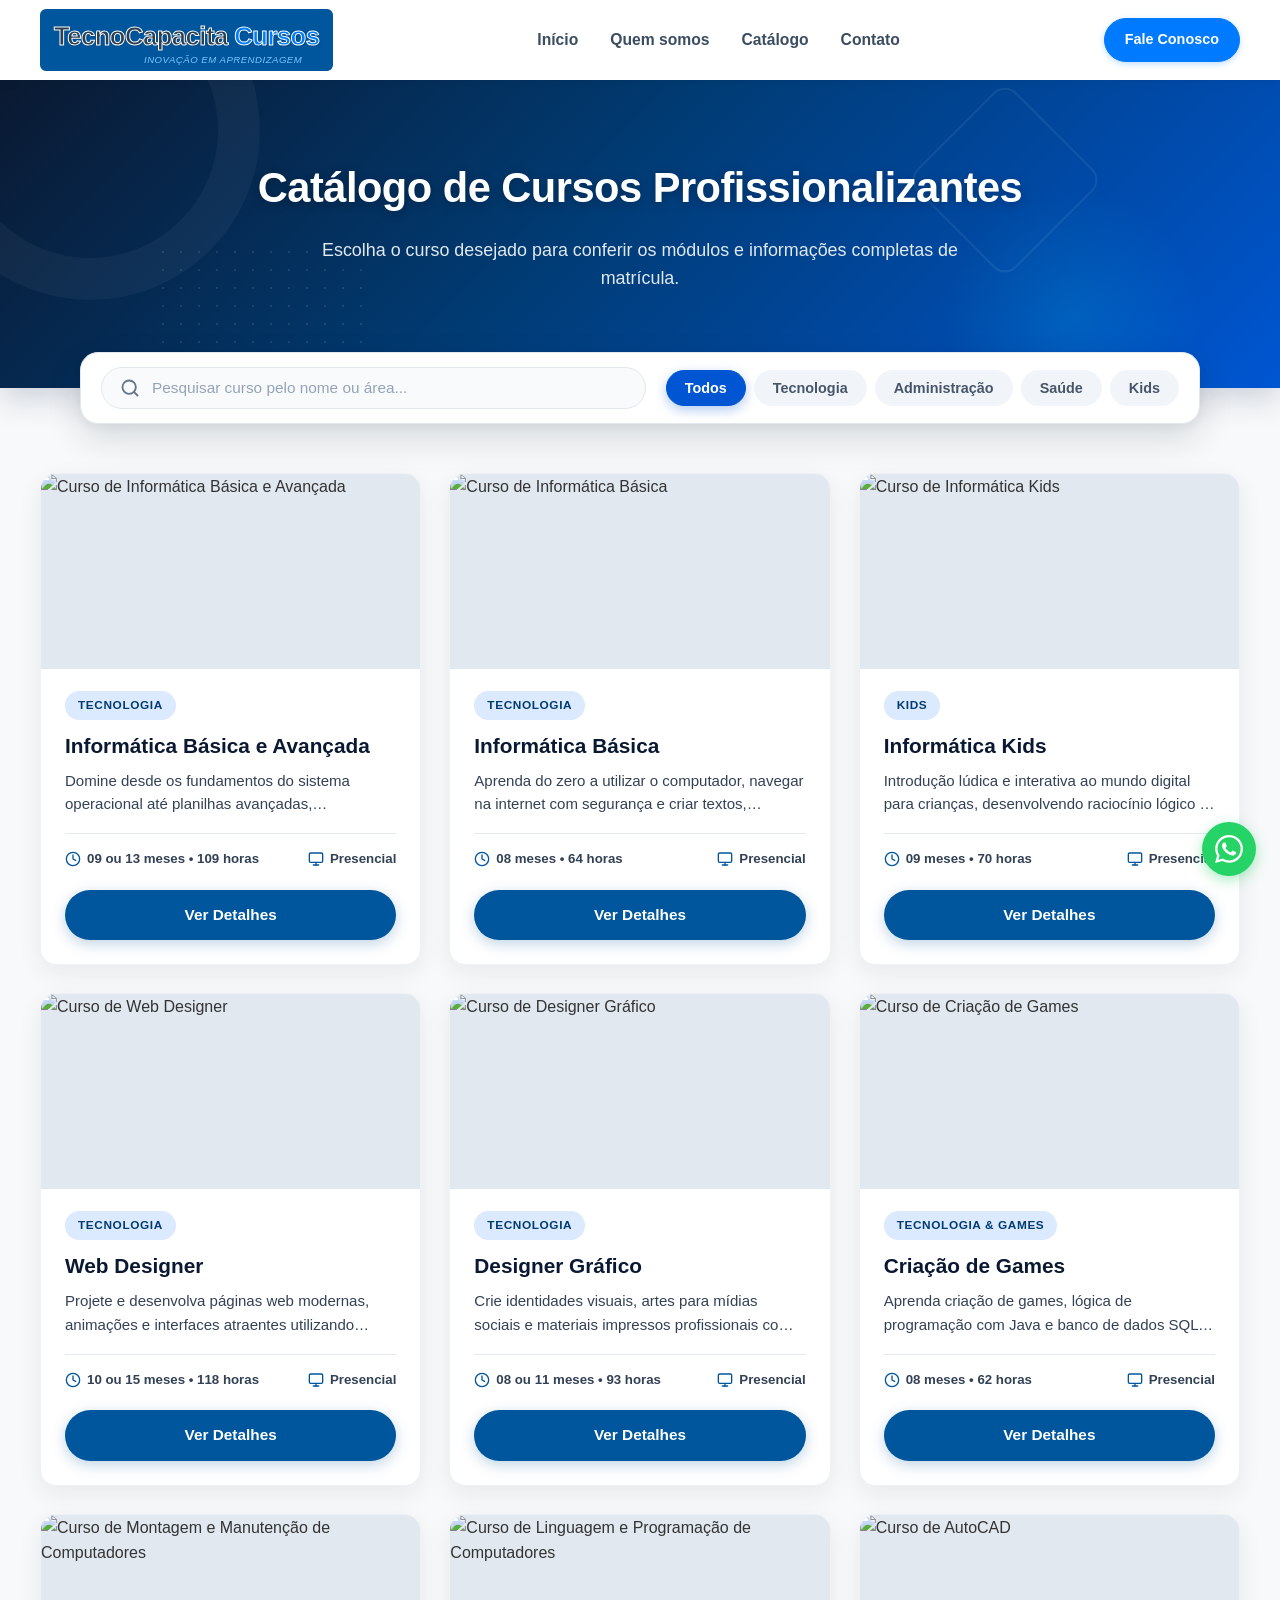
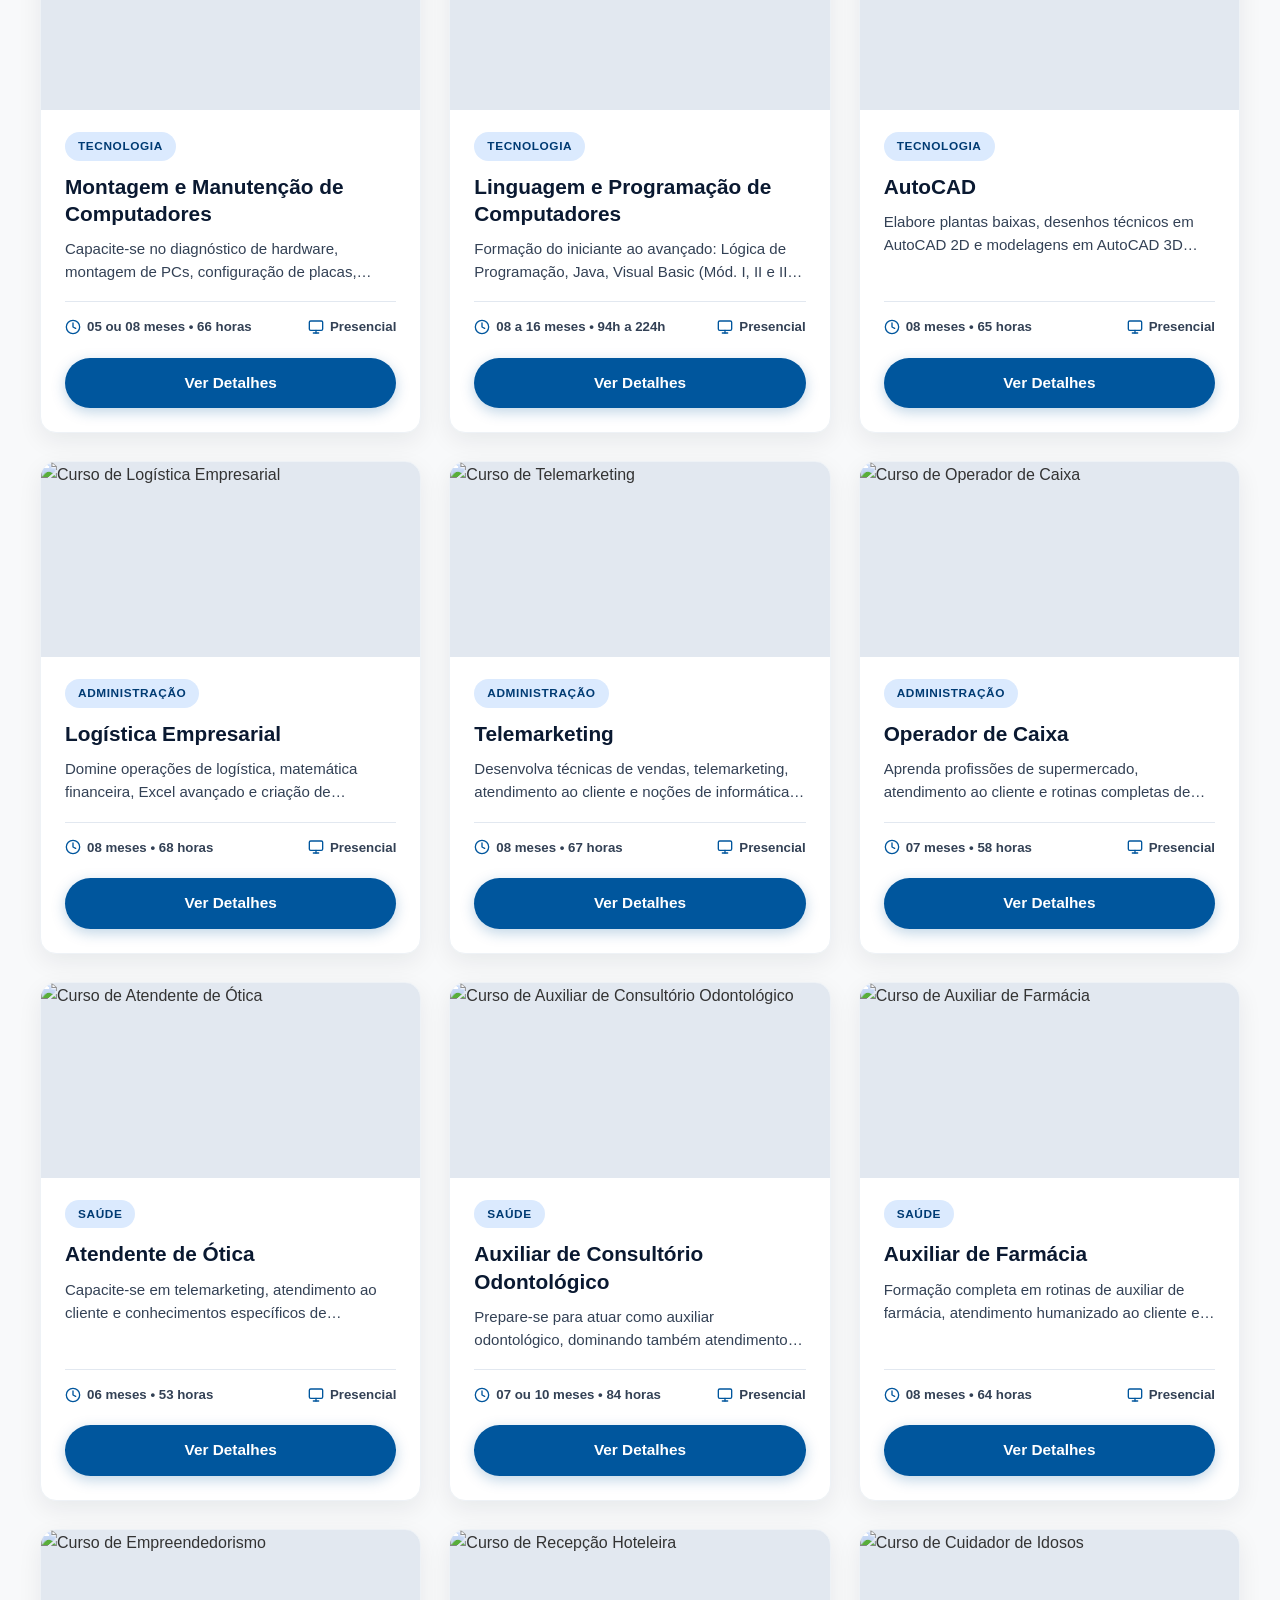
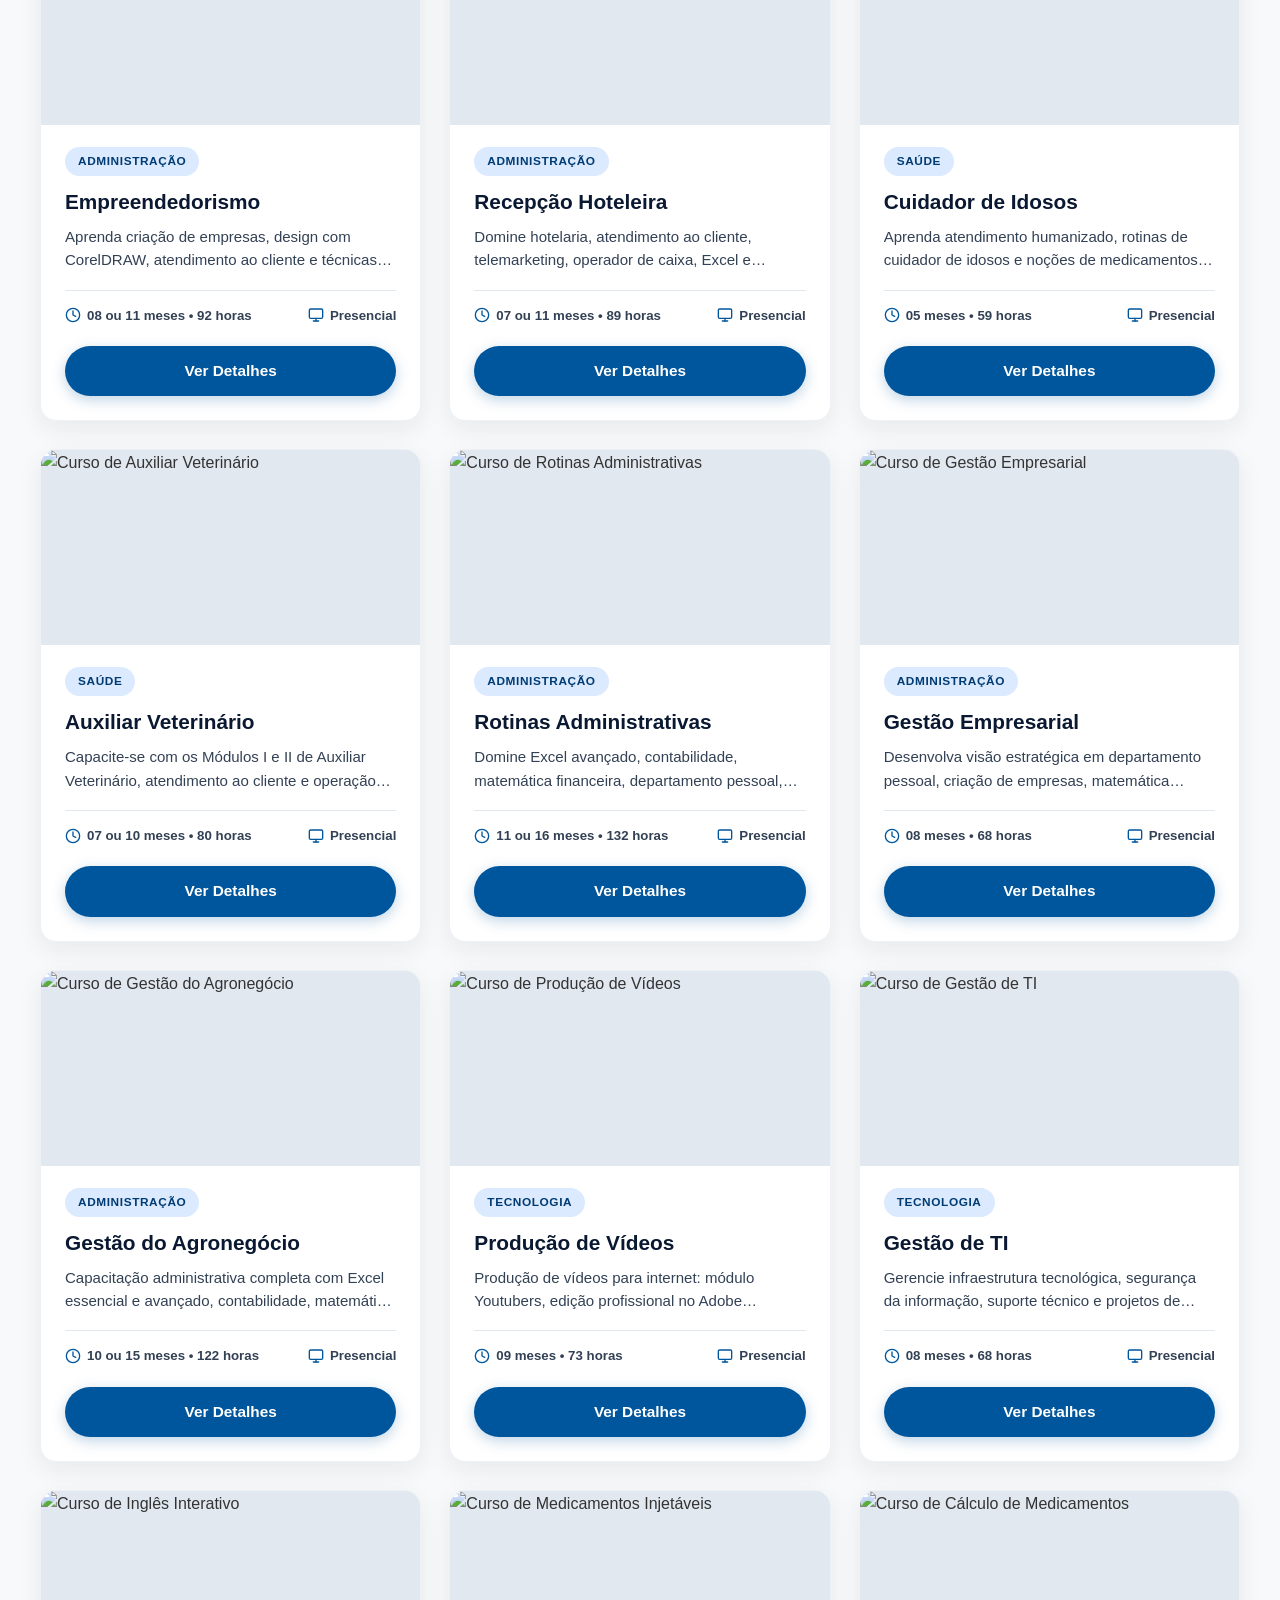
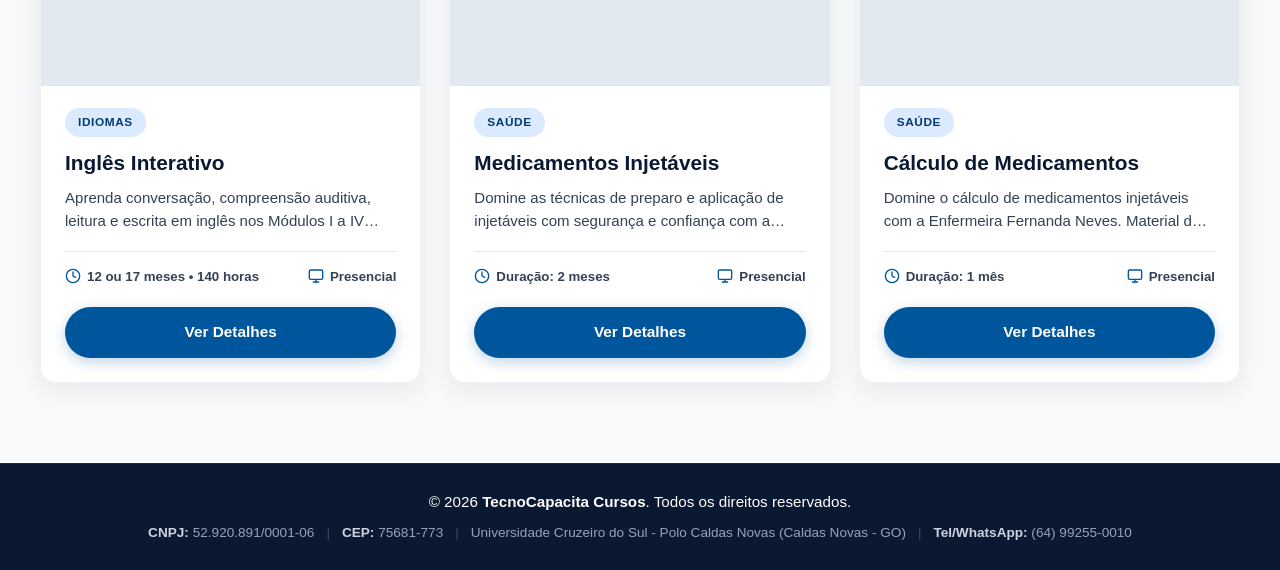
==== commit 05979b69: "Add files via upload" ====
--- a/catalogo.html
+++ b/catalogo.html
@@ -25,7 +25,6 @@
                 </ul>
             </nav>
             <div class="header-actions">
-                <a href="#" class="btn-header btn-aluno">Área do Aluno</a>
                 <a href="contato.html" class="btn-header btn-fale">Fale Conosco</a>
             </div>
         </div>
@@ -83,11 +82,11 @@
                 <div class="card-body">
                     <span class="curso-badge">Tecnologia</span>
                     <h3>Informática Básica e Avançada</h3>
-                    <p class="card-descricao">Domine desde os fundamentos do sistema operacional até planilhas avançadas, documentos profissionais e produtividade em nuvem.</p>
-                    <div class="card-meta">
-                        <span class="meta-item">
-                            <svg xmlns="http://www.w3.org/2000/svg" width="16" height="16" viewBox="0 0 24 24" fill="none" stroke="currentColor" stroke-width="2" stroke-linecap="round" stroke-linejoin="round"><circle cx="12" cy="12" r="10"/><polyline points="12 6 12 12 16 14"/></svg>
-                            Carga Horária: A definir
+                    <p class="card-descricao">Domine desde os fundamentos do sistema operacional até planilhas avançadas, documentos profissionais e banco de dados.</p>
+                    <div class="card-meta">
+                        <span class="meta-item">
+                            <svg xmlns="http://www.w3.org/2000/svg" width="16" height="16" viewBox="0 0 24 24" fill="none" stroke="currentColor" stroke-width="2" stroke-linecap="round" stroke-linejoin="round"><circle cx="12" cy="12" r="10"/><polyline points="12 6 12 12 16 14"/></svg>
+                            09 ou 13 meses • 109 horas
                         </span>
                         <span class="meta-item">
                             <svg xmlns="http://www.w3.org/2000/svg" width="16" height="16" viewBox="0 0 24 24" fill="none" stroke="currentColor" stroke-width="2" stroke-linecap="round" stroke-linejoin="round"><rect x="2" y="3" width="20" height="14" rx="2" ry="2"/><line x1="8" y1="21" x2="16" y2="21"/><line x1="12" y1="17" x2="12" y2="21"/></svg>
@@ -112,7 +111,7 @@
                     <div class="card-meta">
                         <span class="meta-item">
                             <svg xmlns="http://www.w3.org/2000/svg" width="16" height="16" viewBox="0 0 24 24" fill="none" stroke="currentColor" stroke-width="2" stroke-linecap="round" stroke-linejoin="round"><circle cx="12" cy="12" r="10"/><polyline points="12 6 12 12 16 14"/></svg>
-                            Carga Horária: A definir
+                            08 meses • 64 horas
                         </span>
                         <span class="meta-item">
                             <svg xmlns="http://www.w3.org/2000/svg" width="16" height="16" viewBox="0 0 24 24" fill="none" stroke="currentColor" stroke-width="2" stroke-linecap="round" stroke-linejoin="round"><rect x="2" y="3" width="20" height="14" rx="2" ry="2"/><line x1="8" y1="21" x2="16" y2="21"/><line x1="12" y1="17" x2="12" y2="21"/></svg>
@@ -137,7 +136,7 @@
                     <div class="card-meta">
                         <span class="meta-item">
                             <svg xmlns="http://www.w3.org/2000/svg" width="16" height="16" viewBox="0 0 24 24" fill="none" stroke="currentColor" stroke-width="2" stroke-linecap="round" stroke-linejoin="round"><circle cx="12" cy="12" r="10"/><polyline points="12 6 12 12 16 14"/></svg>
-                            Carga Horária: A definir
+                            09 meses • 70 horas
                         </span>
                         <span class="meta-item">
                             <svg xmlns="http://www.w3.org/2000/svg" width="16" height="16" viewBox="0 0 24 24" fill="none" stroke="currentColor" stroke-width="2" stroke-linecap="round" stroke-linejoin="round"><rect x="2" y="3" width="20" height="14" rx="2" ry="2"/><line x1="8" y1="21" x2="16" y2="21"/><line x1="12" y1="17" x2="12" y2="21"/></svg>
@@ -158,11 +157,11 @@
                 <div class="card-body">
                     <span class="curso-badge">Tecnologia</span>
                     <h3>Web Designer</h3>
-                    <p class="card-descricao">Projete e desenvolva páginas web modernas, responsivas e atraentes utilizando as melhores práticas de design de interface.</p>
-                    <div class="card-meta">
-                        <span class="meta-item">
-                            <svg xmlns="http://www.w3.org/2000/svg" width="16" height="16" viewBox="0 0 24 24" fill="none" stroke="currentColor" stroke-width="2" stroke-linecap="round" stroke-linejoin="round"><circle cx="12" cy="12" r="10"/><polyline points="12 6 12 12 16 14"/></svg>
-                            Carga Horária: A definir
+                    <p class="card-descricao">Projete e desenvolva páginas web modernas, animações e interfaces atraentes utilizando Photoshop, Flash, Fireworks, Dreamweaver e HTML.</p>
+                    <div class="card-meta">
+                        <span class="meta-item">
+                            <svg xmlns="http://www.w3.org/2000/svg" width="16" height="16" viewBox="0 0 24 24" fill="none" stroke="currentColor" stroke-width="2" stroke-linecap="round" stroke-linejoin="round"><circle cx="12" cy="12" r="10"/><polyline points="12 6 12 12 16 14"/></svg>
+                            10 ou 15 meses • 118 horas
                         </span>
                         <span class="meta-item">
                             <svg xmlns="http://www.w3.org/2000/svg" width="16" height="16" viewBox="0 0 24 24" fill="none" stroke="currentColor" stroke-width="2" stroke-linecap="round" stroke-linejoin="round"><rect x="2" y="3" width="20" height="14" rx="2" ry="2"/><line x1="8" y1="21" x2="16" y2="21"/><line x1="12" y1="17" x2="12" y2="21"/></svg>
@@ -183,11 +182,11 @@
                 <div class="card-body">
                     <span class="curso-badge">Tecnologia</span>
                     <h3>Designer Gráfico</h3>
-                    <p class="card-descricao">Crie identidades visuais, artes para mídias sociais e materiais impressos profissionais com softwares líderes do mercado.</p>
-                    <div class="card-meta">
-                        <span class="meta-item">
-                            <svg xmlns="http://www.w3.org/2000/svg" width="16" height="16" viewBox="0 0 24 24" fill="none" stroke="currentColor" stroke-width="2" stroke-linecap="round" stroke-linejoin="round"><circle cx="12" cy="12" r="10"/><polyline points="12 6 12 12 16 14"/></svg>
-                            Carga Horária: A definir
+                    <p class="card-descricao">Crie identidades visuais, artes para mídias sociais e materiais impressos profissionais com CorelDRAW, Illustrator, Photoshop e InDesign.</p>
+                    <div class="card-meta">
+                        <span class="meta-item">
+                            <svg xmlns="http://www.w3.org/2000/svg" width="16" height="16" viewBox="0 0 24 24" fill="none" stroke="currentColor" stroke-width="2" stroke-linecap="round" stroke-linejoin="round"><circle cx="12" cy="12" r="10"/><polyline points="12 6 12 12 16 14"/></svg>
+                            08 ou 11 meses • 93 horas
                         </span>
                         <span class="meta-item">
                             <svg xmlns="http://www.w3.org/2000/svg" width="16" height="16" viewBox="0 0 24 24" fill="none" stroke="currentColor" stroke-width="2" stroke-linecap="round" stroke-linejoin="round"><rect x="2" y="3" width="20" height="14" rx="2" ry="2"/><line x1="8" y1="21" x2="16" y2="21"/><line x1="12" y1="17" x2="12" y2="21"/></svg>
@@ -208,11 +207,11 @@
                 <div class="card-body">
                     <span class="curso-badge">Tecnologia & Games</span>
                     <h3>Criação de Games</h3>
-                    <p class="card-descricao">Aprenda a modelar cenários, programar mecânicas de jogo e dar vida aos seus próprios games 2D e 3D do zero.</p>
-                    <div class="card-meta">
-                        <span class="meta-item">
-                            <svg xmlns="http://www.w3.org/2000/svg" width="16" height="16" viewBox="0 0 24 24" fill="none" stroke="currentColor" stroke-width="2" stroke-linecap="round" stroke-linejoin="round"><circle cx="12" cy="12" r="10"/><polyline points="12 6 12 12 16 14"/></svg>
-                            Carga Horária: A definir
+                    <p class="card-descricao">Aprenda criação de games, lógica de programação com Java e banco de dados SQL para dar vida aos seus próprios jogos.</p>
+                    <div class="card-meta">
+                        <span class="meta-item">
+                            <svg xmlns="http://www.w3.org/2000/svg" width="16" height="16" viewBox="0 0 24 24" fill="none" stroke="currentColor" stroke-width="2" stroke-linecap="round" stroke-linejoin="round"><circle cx="12" cy="12" r="10"/><polyline points="12 6 12 12 16 14"/></svg>
+                            08 meses • 62 horas
                         </span>
                         <span class="meta-item">
                             <svg xmlns="http://www.w3.org/2000/svg" width="16" height="16" viewBox="0 0 24 24" fill="none" stroke="currentColor" stroke-width="2" stroke-linecap="round" stroke-linejoin="round"><rect x="2" y="3" width="20" height="14" rx="2" ry="2"/><line x1="8" y1="21" x2="16" y2="21"/><line x1="12" y1="17" x2="12" y2="21"/></svg>
@@ -233,11 +232,11 @@
                 <div class="card-body">
                     <span class="curso-badge">Tecnologia</span>
                     <h3>Montagem e Manutenção de Computadores</h3>
-                    <p class="card-descricao">Capacite-se no diagnóstico de hardware, montagem de PCs, formatação, instalação de sistemas e redes locais.</p>
-                    <div class="card-meta">
-                        <span class="meta-item">
-                            <svg xmlns="http://www.w3.org/2000/svg" width="16" height="16" viewBox="0 0 24 24" fill="none" stroke="currentColor" stroke-width="2" stroke-linecap="round" stroke-linejoin="round"><circle cx="12" cy="12" r="10"/><polyline points="12 6 12 12 16 14"/></svg>
-                            Carga Horária: A definir
+                    <p class="card-descricao">Capacite-se no diagnóstico de hardware, montagem de PCs, configuração de placas, instalação de S.O., Windows 11 e redes locais.</p>
+                    <div class="card-meta">
+                        <span class="meta-item">
+                            <svg xmlns="http://www.w3.org/2000/svg" width="16" height="16" viewBox="0 0 24 24" fill="none" stroke="currentColor" stroke-width="2" stroke-linecap="round" stroke-linejoin="round"><circle cx="12" cy="12" r="10"/><polyline points="12 6 12 12 16 14"/></svg>
+                            05 ou 08 meses • 66 horas
                         </span>
                         <span class="meta-item">
                             <svg xmlns="http://www.w3.org/2000/svg" width="16" height="16" viewBox="0 0 24 24" fill="none" stroke="currentColor" stroke-width="2" stroke-linecap="round" stroke-linejoin="round"><rect x="2" y="3" width="20" height="14" rx="2" ry="2"/><line x1="8" y1="21" x2="16" y2="21"/><line x1="12" y1="17" x2="12" y2="21"/></svg>
@@ -250,7 +249,7 @@
                 </div>
             </article>
 
-            <!-- 8. Linguagem e Programação de Computadores -->
+            <!-- 8. Linguagem e Programação de Computadores (Iniciante ao Avançado) -->
             <article class="curso-card" data-categoria="tecnologia">
                 <div class="card-img-wrapper">
                     <img src="https://images.unsplash.com/photo-1555066931-4365d14bab8c?auto=format&fit=crop&w=600&q=80" alt="Curso de Linguagem e Programação de Computadores" loading="lazy">
@@ -258,11 +257,11 @@
                 <div class="card-body">
                     <span class="curso-badge">Tecnologia</span>
                     <h3>Linguagem e Programação de Computadores</h3>
-                    <p class="card-descricao">Desenvolva lógica de programação, algoritmos, banco de dados e aplicações práticas para ingressar na área de software.</p>
-                    <div class="card-meta">
-                        <span class="meta-item">
-                            <svg xmlns="http://www.w3.org/2000/svg" width="16" height="16" viewBox="0 0 24 24" fill="none" stroke="currentColor" stroke-width="2" stroke-linecap="round" stroke-linejoin="round"><circle cx="12" cy="12" r="10"/><polyline points="12 6 12 12 16 14"/></svg>
-                            Carga Horária: A definir
+                    <p class="card-descricao">Formação do iniciante ao avançado: Lógica de Programação, Java, Visual Basic (Mód. I, II e III), Delphi (Mód. I e II) e Banco de Dados SQL.</p>
+                    <div class="card-meta">
+                        <span class="meta-item">
+                            <svg xmlns="http://www.w3.org/2000/svg" width="16" height="16" viewBox="0 0 24 24" fill="none" stroke="currentColor" stroke-width="2" stroke-linecap="round" stroke-linejoin="round"><circle cx="12" cy="12" r="10"/><polyline points="12 6 12 12 16 14"/></svg>
+                            08 a 16 meses • 94h a 224h
                         </span>
                         <span class="meta-item">
                             <svg xmlns="http://www.w3.org/2000/svg" width="16" height="16" viewBox="0 0 24 24" fill="none" stroke="currentColor" stroke-width="2" stroke-linecap="round" stroke-linejoin="round"><rect x="2" y="3" width="20" height="14" rx="2" ry="2"/><line x1="8" y1="21" x2="16" y2="21"/><line x1="12" y1="17" x2="12" y2="21"/></svg>
@@ -275,7 +274,7 @@
                 </div>
             </article>
 
-            <!-- 9. AutoCAD -->
+            <!-- 10. AutoCAD -->
             <article class="curso-card" data-categoria="tecnologia">
                 <div class="card-img-wrapper">
                     <img src="https://images.unsplash.com/photo-1503387762-592deb58ef4e?auto=format&fit=crop&w=600&q=80" alt="Curso de AutoCAD" loading="lazy">
@@ -283,11 +282,11 @@
                 <div class="card-body">
                     <span class="curso-badge">Tecnologia</span>
                     <h3>AutoCAD</h3>
-                    <p class="card-descricao">Elabore plantas baixas, desenhos técnicos em 2D e modelagens 3D voltadas para engenharia, arquitetura e design de interiores.</p>
-                    <div class="card-meta">
-                        <span class="meta-item">
-                            <svg xmlns="http://www.w3.org/2000/svg" width="16" height="16" viewBox="0 0 24 24" fill="none" stroke="currentColor" stroke-width="2" stroke-linecap="round" stroke-linejoin="round"><circle cx="12" cy="12" r="10"/><polyline points="12 6 12 12 16 14"/></svg>
-                            Carga Horária: A definir
+                    <p class="card-descricao">Elabore plantas baixas, desenhos técnicos em AutoCAD 2D e modelagens em AutoCAD 3D voltadas para engenharia e arquitetura.</p>
+                    <div class="card-meta">
+                        <span class="meta-item">
+                            <svg xmlns="http://www.w3.org/2000/svg" width="16" height="16" viewBox="0 0 24 24" fill="none" stroke="currentColor" stroke-width="2" stroke-linecap="round" stroke-linejoin="round"><circle cx="12" cy="12" r="10"/><polyline points="12 6 12 12 16 14"/></svg>
+                            08 meses • 65 horas
                         </span>
                         <span class="meta-item">
                             <svg xmlns="http://www.w3.org/2000/svg" width="16" height="16" viewBox="0 0 24 24" fill="none" stroke="currentColor" stroke-width="2" stroke-linecap="round" stroke-linejoin="round"><rect x="2" y="3" width="20" height="14" rx="2" ry="2"/><line x1="8" y1="21" x2="16" y2="21"/><line x1="12" y1="17" x2="12" y2="21"/></svg>
@@ -300,7 +299,7 @@
                 </div>
             </article>
 
-            <!-- 10. Logística Empresarial -->
+            <!-- 11. Logística Empresarial -->
             <article class="curso-card" data-categoria="administracao">
                 <div class="card-img-wrapper">
                     <img src="https://images.unsplash.com/photo-1586528116311-ad8dd3c8310d?auto=format&fit=crop&w=600&q=80" alt="Curso de Logística Empresarial" loading="lazy">
@@ -308,11 +307,11 @@
                 <div class="card-body">
                     <span class="curso-badge">Administração</span>
                     <h3>Logística Empresarial</h3>
-                    <p class="card-descricao">Domine o controle de estoque, cadeia de suprimentos, armazenamento, distribuição e gestão de transporte corporativo.</p>
-                    <div class="card-meta">
-                        <span class="meta-item">
-                            <svg xmlns="http://www.w3.org/2000/svg" width="16" height="16" viewBox="0 0 24 24" fill="none" stroke="currentColor" stroke-width="2" stroke-linecap="round" stroke-linejoin="round"><circle cx="12" cy="12" r="10"/><polyline points="12 6 12 12 16 14"/></svg>
-                            Carga Horária: A definir
+                    <p class="card-descricao">Domine operações de logística, matemática financeira, Excel avançado e criação de empresas para atuar no setor corporativo.</p>
+                    <div class="card-meta">
+                        <span class="meta-item">
+                            <svg xmlns="http://www.w3.org/2000/svg" width="16" height="16" viewBox="0 0 24 24" fill="none" stroke="currentColor" stroke-width="2" stroke-linecap="round" stroke-linejoin="round"><circle cx="12" cy="12" r="10"/><polyline points="12 6 12 12 16 14"/></svg>
+                            08 meses • 68 horas
                         </span>
                         <span class="meta-item">
                             <svg xmlns="http://www.w3.org/2000/svg" width="16" height="16" viewBox="0 0 24 24" fill="none" stroke="currentColor" stroke-width="2" stroke-linecap="round" stroke-linejoin="round"><rect x="2" y="3" width="20" height="14" rx="2" ry="2"/><line x1="8" y1="21" x2="16" y2="21"/><line x1="12" y1="17" x2="12" y2="21"/></svg>
@@ -325,7 +324,7 @@
                 </div>
             </article>
 
-            <!-- 11. Telemarketing -->
+            <!-- 12. Telemarketing -->
             <article class="curso-card" data-categoria="administracao">
                 <div class="card-img-wrapper">
                     <img src="https://images.unsplash.com/photo-1556745757-8d76bdb6984b?auto=format&fit=crop&w=600&q=80" alt="Curso de Telemarketing" loading="lazy">
@@ -333,11 +332,11 @@
                 <div class="card-body">
                     <span class="curso-badge">Administração</span>
                     <h3>Telemarketing</h3>
-                    <p class="card-descricao">Desenvolva técnicas de comunicação assertiva, atendimento ao cliente, negociação e fidelização por telefone e canais digitais.</p>
-                    <div class="card-meta">
-                        <span class="meta-item">
-                            <svg xmlns="http://www.w3.org/2000/svg" width="16" height="16" viewBox="0 0 24 24" fill="none" stroke="currentColor" stroke-width="2" stroke-linecap="round" stroke-linejoin="round"><circle cx="12" cy="12" r="10"/><polyline points="12 6 12 12 16 14"/></svg>
-                            Carga Horária: A definir
+                    <p class="card-descricao">Desenvolva técnicas de vendas, telemarketing, atendimento ao cliente e noções de informática para o mercado comercial.</p>
+                    <div class="card-meta">
+                        <span class="meta-item">
+                            <svg xmlns="http://www.w3.org/2000/svg" width="16" height="16" viewBox="0 0 24 24" fill="none" stroke="currentColor" stroke-width="2" stroke-linecap="round" stroke-linejoin="round"><circle cx="12" cy="12" r="10"/><polyline points="12 6 12 12 16 14"/></svg>
+                            08 meses • 67 horas
                         </span>
                         <span class="meta-item">
                             <svg xmlns="http://www.w3.org/2000/svg" width="16" height="16" viewBox="0 0 24 24" fill="none" stroke="currentColor" stroke-width="2" stroke-linecap="round" stroke-linejoin="round"><rect x="2" y="3" width="20" height="14" rx="2" ry="2"/><line x1="8" y1="21" x2="16" y2="21"/><line x1="12" y1="17" x2="12" y2="21"/></svg>
@@ -350,7 +349,7 @@
                 </div>
             </article>
 
-            <!-- 12. Operador de Caixa -->
+            <!-- 13. Operador de Caixa -->
             <article class="curso-card" data-categoria="administracao">
                 <div class="card-img-wrapper">
                     <img src="https://images.unsplash.com/photo-1556742049-0cfed4f6a45d?auto=format&fit=crop&w=600&q=80" alt="Curso de Operador de Caixa" loading="lazy">
@@ -358,11 +357,11 @@
                 <div class="card-body">
                     <span class="curso-badge">Administração</span>
                     <h3>Operador de Caixa</h3>
-                    <p class="card-descricao">Aprenda abertura e fechamento de caixa, sistemas PDV, meios de pagamento, matemática financeira básica e excelência no atendimento.</p>
-                    <div class="card-meta">
-                        <span class="meta-item">
-                            <svg xmlns="http://www.w3.org/2000/svg" width="16" height="16" viewBox="0 0 24 24" fill="none" stroke="currentColor" stroke-width="2" stroke-linecap="round" stroke-linejoin="round"><circle cx="12" cy="12" r="10"/><polyline points="12 6 12 12 16 14"/></svg>
-                            Carga Horária: A definir
+                    <p class="card-descricao">Aprenda profissões de supermercado, atendimento ao cliente e rotinas completas de operador de caixa com prática profissional.</p>
+                    <div class="card-meta">
+                        <span class="meta-item">
+                            <svg xmlns="http://www.w3.org/2000/svg" width="16" height="16" viewBox="0 0 24 24" fill="none" stroke="currentColor" stroke-width="2" stroke-linecap="round" stroke-linejoin="round"><circle cx="12" cy="12" r="10"/><polyline points="12 6 12 12 16 14"/></svg>
+                            07 meses • 58 horas
                         </span>
                         <span class="meta-item">
                             <svg xmlns="http://www.w3.org/2000/svg" width="16" height="16" viewBox="0 0 24 24" fill="none" stroke="currentColor" stroke-width="2" stroke-linecap="round" stroke-linejoin="round"><rect x="2" y="3" width="20" height="14" rx="2" ry="2"/><line x1="8" y1="21" x2="16" y2="21"/><line x1="12" y1="17" x2="12" y2="21"/></svg>
@@ -375,7 +374,7 @@
                 </div>
             </article>
 
-            <!-- 13. Atendente de Ótica -->
+            <!-- 14. Atendente de Ótica -->
             <article class="curso-card" data-categoria="saude">
                 <div class="card-img-wrapper">
                     <img src="https://images.unsplash.com/photo-1574258495973-f010dfbb5371?auto=format&fit=crop&w=600&q=80" alt="Curso de Atendente de Ótica" loading="lazy">
@@ -383,11 +382,11 @@
                 <div class="card-body">
                     <span class="curso-badge">Saúde</span>
                     <h3>Atendente de Ótica</h3>
-                    <p class="card-descricao">Compreenda tipos de lentes, leitura de receitas oftalmológicas, visagismo para escolha de armações e consultoria de vendas em óticas.</p>
-                    <div class="card-meta">
-                        <span class="meta-item">
-                            <svg xmlns="http://www.w3.org/2000/svg" width="16" height="16" viewBox="0 0 24 24" fill="none" stroke="currentColor" stroke-width="2" stroke-linecap="round" stroke-linejoin="round"><circle cx="12" cy="12" r="10"/><polyline points="12 6 12 12 16 14"/></svg>
-                            Carga Horária: A definir
+                    <p class="card-descricao">Capacite-se em telemarketing, atendimento ao cliente e conhecimentos específicos de atendente de ótica e consultoria visual.</p>
+                    <div class="card-meta">
+                        <span class="meta-item">
+                            <svg xmlns="http://www.w3.org/2000/svg" width="16" height="16" viewBox="0 0 24 24" fill="none" stroke="currentColor" stroke-width="2" stroke-linecap="round" stroke-linejoin="round"><circle cx="12" cy="12" r="10"/><polyline points="12 6 12 12 16 14"/></svg>
+                            06 meses • 53 horas
                         </span>
                         <span class="meta-item">
                             <svg xmlns="http://www.w3.org/2000/svg" width="16" height="16" viewBox="0 0 24 24" fill="none" stroke="currentColor" stroke-width="2" stroke-linecap="round" stroke-linejoin="round"><rect x="2" y="3" width="20" height="14" rx="2" ry="2"/><line x1="8" y1="21" x2="16" y2="21"/><line x1="12" y1="17" x2="12" y2="21"/></svg>
@@ -400,7 +399,7 @@
                 </div>
             </article>
 
-            <!-- 14. Auxiliar de Consultório Odontológico -->
+            <!-- 15. Auxiliar de Consultório Odontológico -->
             <article class="curso-card" data-categoria="saude">
                 <div class="card-img-wrapper">
                     <img src="https://images.unsplash.com/photo-1588776814546-1ffcf47267a5?auto=format&fit=crop&w=600&q=80" alt="Curso de Auxiliar de Consultório Odontológico" loading="lazy">
@@ -408,11 +407,11 @@
                 <div class="card-body">
                     <span class="curso-badge">Saúde</span>
                     <h3>Auxiliar de Consultório Odontológico</h3>
-                    <p class="card-descricao">Prepare-se para atuar na instrumentação odontológica, biossegurança, esterilização de materiais e recepção de clínicas.</p>
-                    <div class="card-meta">
-                        <span class="meta-item">
-                            <svg xmlns="http://www.w3.org/2000/svg" width="16" height="16" viewBox="0 0 24 24" fill="none" stroke="currentColor" stroke-width="2" stroke-linecap="round" stroke-linejoin="round"><circle cx="12" cy="12" r="10"/><polyline points="12 6 12 12 16 14"/></svg>
-                            Carga Horária: A definir
+                    <p class="card-descricao">Prepare-se para atuar como auxiliar odontológico, dominando também atendimento ao cliente, recepção, telemarketing e caixa.</p>
+                    <div class="card-meta">
+                        <span class="meta-item">
+                            <svg xmlns="http://www.w3.org/2000/svg" width="16" height="16" viewBox="0 0 24 24" fill="none" stroke="currentColor" stroke-width="2" stroke-linecap="round" stroke-linejoin="round"><circle cx="12" cy="12" r="10"/><polyline points="12 6 12 12 16 14"/></svg>
+                            07 ou 10 meses • 84 horas
                         </span>
                         <span class="meta-item">
                             <svg xmlns="http://www.w3.org/2000/svg" width="16" height="16" viewBox="0 0 24 24" fill="none" stroke="currentColor" stroke-width="2" stroke-linecap="round" stroke-linejoin="round"><rect x="2" y="3" width="20" height="14" rx="2" ry="2"/><line x1="8" y1="21" x2="16" y2="21"/><line x1="12" y1="17" x2="12" y2="21"/></svg>
@@ -425,7 +424,7 @@
                 </div>
             </article>
 
-            <!-- 15. Auxiliar de Farmácia -->
+            <!-- 16. Auxiliar de Farmácia -->
             <article class="curso-card" data-categoria="saude">
                 <div class="card-img-wrapper">
                     <img src="https://images.unsplash.com/photo-1587854692152-cbe660dbde88?auto=format&fit=crop&w=600&q=80" alt="Curso de Auxiliar de Farmácia" loading="lazy">
@@ -433,11 +432,11 @@
                 <div class="card-body">
                     <span class="curso-badge">Saúde</span>
                     <h3>Auxiliar de Farmácia</h3>
-                    <p class="card-descricao">Conheça classes de medicamentos, leitura de prescrições médicas, controle de estoque farmacêutico e atendimento humanizado em drogarias.</p>
-                    <div class="card-meta">
-                        <span class="meta-item">
-                            <svg xmlns="http://www.w3.org/2000/svg" width="16" height="16" viewBox="0 0 24 24" fill="none" stroke="currentColor" stroke-width="2" stroke-linecap="round" stroke-linejoin="round"><circle cx="12" cy="12" r="10"/><polyline points="12 6 12 12 16 14"/></svg>
-                            Carga Horária: A definir
+                    <p class="card-descricao">Formação completa em rotinas de auxiliar de farmácia, atendimento humanizado ao cliente e operação de caixa em drogarias.</p>
+                    <div class="card-meta">
+                        <span class="meta-item">
+                            <svg xmlns="http://www.w3.org/2000/svg" width="16" height="16" viewBox="0 0 24 24" fill="none" stroke="currentColor" stroke-width="2" stroke-linecap="round" stroke-linejoin="round"><circle cx="12" cy="12" r="10"/><polyline points="12 6 12 12 16 14"/></svg>
+                            08 meses • 64 horas
                         </span>
                         <span class="meta-item">
                             <svg xmlns="http://www.w3.org/2000/svg" width="16" height="16" viewBox="0 0 24 24" fill="none" stroke="currentColor" stroke-width="2" stroke-linecap="round" stroke-linejoin="round"><rect x="2" y="3" width="20" height="14" rx="2" ry="2"/><line x1="8" y1="21" x2="16" y2="21"/><line x1="12" y1="17" x2="12" y2="21"/></svg>
@@ -450,7 +449,7 @@
                 </div>
             </article>
 
-            <!-- 16. Empreendedorismo -->
+            <!-- 17. Empreendedorismo -->
             <article class="curso-card" data-categoria="administracao">
                 <div class="card-img-wrapper">
                     <img src="https://images.unsplash.com/photo-1519389950473-47ba0277781c?auto=format&fit=crop&w=600&q=80" alt="Curso de Empreendedorismo" loading="lazy">
@@ -458,11 +457,11 @@
                 <div class="card-body">
                     <span class="curso-badge">Administração</span>
                     <h3>Empreendedorismo</h3>
-                    <p class="card-descricao">Estruture planos de negócios, valide ideias, gerencie finanças e aprenda estratégias práticas para abrir ou expandir sua empresa.</p>
-                    <div class="card-meta">
-                        <span class="meta-item">
-                            <svg xmlns="http://www.w3.org/2000/svg" width="16" height="16" viewBox="0 0 24 24" fill="none" stroke="currentColor" stroke-width="2" stroke-linecap="round" stroke-linejoin="round"><circle cx="12" cy="12" r="10"/><polyline points="12 6 12 12 16 14"/></svg>
-                            Carga Horária: A definir
+                    <p class="card-descricao">Aprenda criação de empresas, design com CorelDRAW, atendimento ao cliente e técnicas de vendas para abrir ou expandir seu negócio.</p>
+                    <div class="card-meta">
+                        <span class="meta-item">
+                            <svg xmlns="http://www.w3.org/2000/svg" width="16" height="16" viewBox="0 0 24 24" fill="none" stroke="currentColor" stroke-width="2" stroke-linecap="round" stroke-linejoin="round"><circle cx="12" cy="12" r="10"/><polyline points="12 6 12 12 16 14"/></svg>
+                            08 ou 11 meses • 92 horas
                         </span>
                         <span class="meta-item">
                             <svg xmlns="http://www.w3.org/2000/svg" width="16" height="16" viewBox="0 0 24 24" fill="none" stroke="currentColor" stroke-width="2" stroke-linecap="round" stroke-linejoin="round"><rect x="2" y="3" width="20" height="14" rx="2" ry="2"/><line x1="8" y1="21" x2="16" y2="21"/><line x1="12" y1="17" x2="12" y2="21"/></svg>
@@ -475,7 +474,7 @@
                 </div>
             </article>
 
-            <!-- 17. Recepção Hoteleira -->
+            <!-- 18. Recepção Hoteleira -->
             <article class="curso-card" data-categoria="administracao">
                 <div class="card-img-wrapper">
                     <img src="https://images.unsplash.com/photo-1566073771259-6a8506099945?auto=format&fit=crop&w=600&q=80" alt="Curso de Recepção Hoteleira" loading="lazy">
@@ -483,11 +482,11 @@
                 <div class="card-body">
                     <span class="curso-badge">Administração</span>
                     <h3>Recepção Hoteleira</h3>
-                    <p class="card-descricao">Domine rotinas de check-in e check-out, sistemas de reservas, etiqueta corporativa e hospitalidade para hotéis, pousadas e resorts.</p>
-                    <div class="card-meta">
-                        <span class="meta-item">
-                            <svg xmlns="http://www.w3.org/2000/svg" width="16" height="16" viewBox="0 0 24 24" fill="none" stroke="currentColor" stroke-width="2" stroke-linecap="round" stroke-linejoin="round"><circle cx="12" cy="12" r="10"/><polyline points="12 6 12 12 16 14"/></svg>
-                            Carga Horária: A definir
+                    <p class="card-descricao">Domine hotelaria, atendimento ao cliente, telemarketing, operador de caixa, Excel e informática para hotéis, pousadas e resorts.</p>
+                    <div class="card-meta">
+                        <span class="meta-item">
+                            <svg xmlns="http://www.w3.org/2000/svg" width="16" height="16" viewBox="0 0 24 24" fill="none" stroke="currentColor" stroke-width="2" stroke-linecap="round" stroke-linejoin="round"><circle cx="12" cy="12" r="10"/><polyline points="12 6 12 12 16 14"/></svg>
+                            07 ou 11 meses • 89 horas
                         </span>
                         <span class="meta-item">
                             <svg xmlns="http://www.w3.org/2000/svg" width="16" height="16" viewBox="0 0 24 24" fill="none" stroke="currentColor" stroke-width="2" stroke-linecap="round" stroke-linejoin="round"><rect x="2" y="3" width="20" height="14" rx="2" ry="2"/><line x1="8" y1="21" x2="16" y2="21"/><line x1="12" y1="17" x2="12" y2="21"/></svg>
@@ -500,7 +499,7 @@
                 </div>
             </article>
 
-            <!-- 18. Cuidador de Idosos -->
+            <!-- 19. Cuidador de Idosos -->
             <article class="curso-card" data-categoria="saude">
                 <div class="card-img-wrapper">
                     <img src="https://images.unsplash.com/photo-1576765608535-5f04d1e3f289?auto=format&fit=crop&w=600&q=80" alt="Curso de Cuidador de Idosos" loading="lazy">
@@ -508,11 +507,11 @@
                 <div class="card-body">
                     <span class="curso-badge">Saúde</span>
                     <h3>Cuidador de Idosos</h3>
-                    <p class="card-descricao">Aprenda cuidados diários, primeiros socorros, nutrição, mobilidade segura e atenção humanizada para o bem-estar da terceira idade.</p>
-                    <div class="card-meta">
-                        <span class="meta-item">
-                            <svg xmlns="http://www.w3.org/2000/svg" width="16" height="16" viewBox="0 0 24 24" fill="none" stroke="currentColor" stroke-width="2" stroke-linecap="round" stroke-linejoin="round"><circle cx="12" cy="12" r="10"/><polyline points="12 6 12 12 16 14"/></svg>
-                            Carga Horária: A definir
+                    <p class="card-descricao">Aprenda atendimento humanizado, rotinas de cuidador de idosos e noções de medicamentos injetáveis para o bem-estar da terceira idade.</p>
+                    <div class="card-meta">
+                        <span class="meta-item">
+                            <svg xmlns="http://www.w3.org/2000/svg" width="16" height="16" viewBox="0 0 24 24" fill="none" stroke="currentColor" stroke-width="2" stroke-linecap="round" stroke-linejoin="round"><circle cx="12" cy="12" r="10"/><polyline points="12 6 12 12 16 14"/></svg>
+                            05 meses • 59 horas
                         </span>
                         <span class="meta-item">
                             <svg xmlns="http://www.w3.org/2000/svg" width="16" height="16" viewBox="0 0 24 24" fill="none" stroke="currentColor" stroke-width="2" stroke-linecap="round" stroke-linejoin="round"><rect x="2" y="3" width="20" height="14" rx="2" ry="2"/><line x1="8" y1="21" x2="16" y2="21"/><line x1="12" y1="17" x2="12" y2="21"/></svg>
@@ -525,7 +524,7 @@
                 </div>
             </article>
 
-            <!-- 19. Auxiliar Veterinário -->
+            <!-- 20. Auxiliar Veterinário -->
             <article class="curso-card" data-categoria="saude">
                 <div class="card-img-wrapper">
                     <img src="https://images.unsplash.com/photo-1628009368231-7bb7cfcb0def?auto=format&fit=crop&w=600&q=80" alt="Curso de Auxiliar Veterinário" loading="lazy">
@@ -533,11 +532,11 @@
                 <div class="card-body">
                     <span class="curso-badge">Saúde</span>
                     <h3>Auxiliar Veterinário</h3>
-                    <p class="card-descricao">Capacite-se no manejo de pequenos animais, primeiros socorros veterinários, higiene, contenção e apoio em clínicas e pet shops.</p>
-                    <div class="card-meta">
-                        <span class="meta-item">
-                            <svg xmlns="http://www.w3.org/2000/svg" width="16" height="16" viewBox="0 0 24 24" fill="none" stroke="currentColor" stroke-width="2" stroke-linecap="round" stroke-linejoin="round"><circle cx="12" cy="12" r="10"/><polyline points="12 6 12 12 16 14"/></svg>
-                            Carga Horária: A definir
+                    <p class="card-descricao">Capacite-se com os Módulos I e II de Auxiliar Veterinário, atendimento ao cliente e operação de caixa para clínicas e pet shops.</p>
+                    <div class="card-meta">
+                        <span class="meta-item">
+                            <svg xmlns="http://www.w3.org/2000/svg" width="16" height="16" viewBox="0 0 24 24" fill="none" stroke="currentColor" stroke-width="2" stroke-linecap="round" stroke-linejoin="round"><circle cx="12" cy="12" r="10"/><polyline points="12 6 12 12 16 14"/></svg>
+                            07 ou 10 meses • 80 horas
                         </span>
                         <span class="meta-item">
                             <svg xmlns="http://www.w3.org/2000/svg" width="16" height="16" viewBox="0 0 24 24" fill="none" stroke="currentColor" stroke-width="2" stroke-linecap="round" stroke-linejoin="round"><rect x="2" y="3" width="20" height="14" rx="2" ry="2"/><line x1="8" y1="21" x2="16" y2="21"/><line x1="12" y1="17" x2="12" y2="21"/></svg>
@@ -550,7 +549,7 @@
                 </div>
             </article>
 
-            <!-- 20. Rotinas Administrativas -->
+            <!-- 21. Rotinas Administrativas -->
             <article class="curso-card" data-categoria="administracao">
                 <div class="card-img-wrapper">
                     <img src="https://images.unsplash.com/photo-1454165804606-c3d57bc86b40?auto=format&fit=crop&w=600&q=80" alt="Curso de Rotinas Administrativas" loading="lazy">
@@ -558,11 +557,11 @@
                 <div class="card-body">
                     <span class="curso-badge">Administração</span>
                     <h3>Rotinas Administrativas</h3>
-                    <p class="card-descricao">Domine redação empresarial, emissão de documentos, departamento pessoal, arquivo e organização de escritórios modernos.</p>
-                    <div class="card-meta">
-                        <span class="meta-item">
-                            <svg xmlns="http://www.w3.org/2000/svg" width="16" height="16" viewBox="0 0 24 24" fill="none" stroke="currentColor" stroke-width="2" stroke-linecap="round" stroke-linejoin="round"><circle cx="12" cy="12" r="10"/><polyline points="12 6 12 12 16 14"/></svg>
-                            Carga Horária: A definir
+                    <p class="card-descricao">Domine Excel avançado, contabilidade, matemática financeira, departamento pessoal, secretariado e gestão de pessoas (RH).</p>
+                    <div class="card-meta">
+                        <span class="meta-item">
+                            <svg xmlns="http://www.w3.org/2000/svg" width="16" height="16" viewBox="0 0 24 24" fill="none" stroke="currentColor" stroke-width="2" stroke-linecap="round" stroke-linejoin="round"><circle cx="12" cy="12" r="10"/><polyline points="12 6 12 12 16 14"/></svg>
+                            11 ou 16 meses • 132 horas
                         </span>
                         <span class="meta-item">
                             <svg xmlns="http://www.w3.org/2000/svg" width="16" height="16" viewBox="0 0 24 24" fill="none" stroke="currentColor" stroke-width="2" stroke-linecap="round" stroke-linejoin="round"><rect x="2" y="3" width="20" height="14" rx="2" ry="2"/><line x1="8" y1="21" x2="16" y2="21"/><line x1="12" y1="17" x2="12" y2="21"/></svg>
@@ -575,7 +574,7 @@
                 </div>
             </article>
 
-            <!-- 21. Gestão Empresarial -->
+            <!-- 22. Gestão Empresarial -->
             <article class="curso-card" data-categoria="administracao">
                 <div class="card-img-wrapper">
                     <img src="https://images.unsplash.com/photo-1552664730-d307ca884978?auto=format&fit=crop&w=600&q=80" alt="Curso de Gestão Empresarial" loading="lazy">
@@ -583,11 +582,11 @@
                 <div class="card-body">
                     <span class="curso-badge">Administração</span>
                     <h3>Gestão Empresarial</h3>
-                    <p class="card-descricao">Desenvolva visão estratégica em liderança, recursos humanos, finanças corporativas, marketing e processos gerenciais.</p>
-                    <div class="card-meta">
-                        <span class="meta-item">
-                            <svg xmlns="http://www.w3.org/2000/svg" width="16" height="16" viewBox="0 0 24 24" fill="none" stroke="currentColor" stroke-width="2" stroke-linecap="round" stroke-linejoin="round"><circle cx="12" cy="12" r="10"/><polyline points="12 6 12 12 16 14"/></svg>
-                            Carga Horária: A definir
+                    <p class="card-descricao">Desenvolva visão estratégica em departamento pessoal, criação de empresas, matemática financeira e logística empresarial.</p>
+                    <div class="card-meta">
+                        <span class="meta-item">
+                            <svg xmlns="http://www.w3.org/2000/svg" width="16" height="16" viewBox="0 0 24 24" fill="none" stroke="currentColor" stroke-width="2" stroke-linecap="round" stroke-linejoin="round"><circle cx="12" cy="12" r="10"/><polyline points="12 6 12 12 16 14"/></svg>
+                            08 meses • 68 horas
                         </span>
                         <span class="meta-item">
                             <svg xmlns="http://www.w3.org/2000/svg" width="16" height="16" viewBox="0 0 24 24" fill="none" stroke="currentColor" stroke-width="2" stroke-linecap="round" stroke-linejoin="round"><rect x="2" y="3" width="20" height="14" rx="2" ry="2"/><line x1="8" y1="21" x2="16" y2="21"/><line x1="12" y1="17" x2="12" y2="21"/></svg>
@@ -600,7 +599,32 @@
                 </div>
             </article>
 
-            <!-- 22. Produção de Vídeos -->
+            <!-- 23. Gestão do Agronegócio -->
+            <article class="curso-card" data-categoria="administracao">
+                <div class="card-img-wrapper">
+                    <img src="https://images.unsplash.com/photo-1625246333195-78d9c38ad449?auto=format&fit=crop&w=600&q=80" alt="Curso de Gestão do Agronegócio" loading="lazy">
+                </div>
+                <div class="card-body">
+                    <span class="curso-badge">Administração</span>
+                    <h3>Gestão do Agronegócio</h3>
+                    <p class="card-descricao">Capacitação administrativa completa com Excel essencial e avançado, contabilidade, matemática financeira, DP, secretariado e meio ambiente.</p>
+                    <div class="card-meta">
+                        <span class="meta-item">
+                            <svg xmlns="http://www.w3.org/2000/svg" width="16" height="16" viewBox="0 0 24 24" fill="none" stroke="currentColor" stroke-width="2" stroke-linecap="round" stroke-linejoin="round"><circle cx="12" cy="12" r="10"/><polyline points="12 6 12 12 16 14"/></svg>
+                            10 ou 15 meses • 122 horas
+                        </span>
+                        <span class="meta-item">
+                            <svg xmlns="http://www.w3.org/2000/svg" width="16" height="16" viewBox="0 0 24 24" fill="none" stroke="currentColor" stroke-width="2" stroke-linecap="round" stroke-linejoin="round"><rect x="2" y="3" width="20" height="14" rx="2" ry="2"/><line x1="8" y1="21" x2="16" y2="21"/><line x1="12" y1="17" x2="12" y2="21"/></svg>
+                            Presencial
+                        </span>
+                    </div>
+                </div>
+                <div class="card-footer">
+                    <a href="contato.html?curso=Gest%C3%A3o%20do%20Agroneg%C3%B3cio" class="btn-card-detalhes">Ver Detalhes</a>
+                </div>
+            </article>
+
+            <!-- 24. Produção de Vídeos -->
             <article class="curso-card" data-categoria="tecnologia">
                 <div class="card-img-wrapper">
                     <img src="https://images.unsplash.com/photo-1574717024653-61fd2cf4d44d?auto=format&fit=crop&w=600&q=80" alt="Curso de Produção de Vídeos" loading="lazy">
@@ -608,11 +632,11 @@
                 <div class="card-body">
                     <span class="curso-badge">Tecnologia</span>
                     <h3>Produção de Vídeos</h3>
-                    <p class="card-descricao">Aprenda roteiro, captação de imagem e áudio, edição profissional, efeitos visuais e finalização para YouTube e redes sociais.</p>
-                    <div class="card-meta">
-                        <span class="meta-item">
-                            <svg xmlns="http://www.w3.org/2000/svg" width="16" height="16" viewBox="0 0 24 24" fill="none" stroke="currentColor" stroke-width="2" stroke-linecap="round" stroke-linejoin="round"><circle cx="12" cy="12" r="10"/><polyline points="12 6 12 12 16 14"/></svg>
-                            Carga Horária: A definir
+                    <p class="card-descricao">Produção de vídeos para internet: módulo Youtubers, edição profissional no Adobe Premiere, Photoshop e Illustrator.</p>
+                    <div class="card-meta">
+                        <span class="meta-item">
+                            <svg xmlns="http://www.w3.org/2000/svg" width="16" height="16" viewBox="0 0 24 24" fill="none" stroke="currentColor" stroke-width="2" stroke-linecap="round" stroke-linejoin="round"><circle cx="12" cy="12" r="10"/><polyline points="12 6 12 12 16 14"/></svg>
+                            09 meses • 73 horas
                         </span>
                         <span class="meta-item">
                             <svg xmlns="http://www.w3.org/2000/svg" width="16" height="16" viewBox="0 0 24 24" fill="none" stroke="currentColor" stroke-width="2" stroke-linecap="round" stroke-linejoin="round"><rect x="2" y="3" width="20" height="14" rx="2" ry="2"/><line x1="8" y1="21" x2="16" y2="21"/><line x1="12" y1="17" x2="12" y2="21"/></svg>
@@ -625,7 +649,7 @@
                 </div>
             </article>
 
-            <!-- 23. Gestão de TI -->
+            <!-- 25. Gestão de TI -->
             <article class="curso-card" data-categoria="tecnologia">
                 <div class="card-img-wrapper">
                     <img src="https://images.unsplash.com/photo-1558494949-ef010cbdcc31?auto=format&fit=crop&w=600&q=80" alt="Curso de Gestão de TI" loading="lazy">
@@ -637,11 +661,11 @@
                     <div class="card-meta">
                         <span class="meta-item">
                             <svg xmlns="http://www.w3.org/2000/svg" width="16" height="16" viewBox="0 0 24 24" fill="none" stroke="currentColor" stroke-width="2" stroke-linecap="round" stroke-linejoin="round"><circle cx="12" cy="12" r="10"/><polyline points="12 6 12 12 16 14"/></svg>
-                            Carga Horária: A definir
-                        </span>
-                        <span class="meta-item">
-                            <svg xmlns="http://www.w3.org/2000/svg" width="16" height="16" viewBox="0 0 24 24" fill="none" stroke="currentColor" stroke-width="2" stroke-linecap="round" stroke-linejoin="round"><rect x="2" y="3" width="20" height="14" rx="2" ry="2"/><line x1="8" y1="21" x2="16" y2="21"/><line x1="12" y1="17" x2="12" y2="21"/></svg>
-                            Presencial / Online
+                            08 meses • 68 horas
+                        </span>
+                        <span class="meta-item">
+                            <svg xmlns="http://www.w3.org/2000/svg" width="16" height="16" viewBox="0 0 24 24" fill="none" stroke="currentColor" stroke-width="2" stroke-linecap="round" stroke-linejoin="round"><rect x="2" y="3" width="20" height="14" rx="2" ry="2"/><line x1="8" y1="21" x2="16" y2="21"/><line x1="12" y1="17" x2="12" y2="21"/></svg>
+                            Presencial
                         </span>
                     </div>
                 </div>
@@ -650,7 +674,7 @@
                 </div>
             </article>
 
-            <!-- 24. Inglês Interativo -->
+            <!-- 26. Inglês Interativo -->
             <article class="curso-card" data-categoria="administracao">
                 <div class="card-img-wrapper">
                     <img src="https://images.unsplash.com/photo-1543269865-cbf427effbad?auto=format&fit=crop&w=600&q=80" alt="Curso de Inglês Interativo" loading="lazy">
@@ -658,20 +682,70 @@
                 <div class="card-body">
                     <span class="curso-badge">Idiomas</span>
                     <h3>Inglês Interativo</h3>
-                    <p class="card-descricao">Aprenda conversação, compreensão auditiva, leitura e escrita em inglês com metodologia dinâmica voltada para o mercado e viagens.</p>
-                    <div class="card-meta">
-                        <span class="meta-item">
-                            <svg xmlns="http://www.w3.org/2000/svg" width="16" height="16" viewBox="0 0 24 24" fill="none" stroke="currentColor" stroke-width="2" stroke-linecap="round" stroke-linejoin="round"><circle cx="12" cy="12" r="10"/><polyline points="12 6 12 12 16 14"/></svg>
-                            Carga Horária: A definir
-                        </span>
-                        <span class="meta-item">
-                            <svg xmlns="http://www.w3.org/2000/svg" width="16" height="16" viewBox="0 0 24 24" fill="none" stroke="currentColor" stroke-width="2" stroke-linecap="round" stroke-linejoin="round"><rect x="2" y="3" width="20" height="14" rx="2" ry="2"/><line x1="8" y1="21" x2="16" y2="21"/><line x1="12" y1="17" x2="12" y2="21"/></svg>
-                            Presencial / Online
+                    <p class="card-descricao">Aprenda conversação, compreensão auditiva, leitura e escrita em inglês nos Módulos I a IV voltados para o mercado e viagens.</p>
+                    <div class="card-meta">
+                        <span class="meta-item">
+                            <svg xmlns="http://www.w3.org/2000/svg" width="16" height="16" viewBox="0 0 24 24" fill="none" stroke="currentColor" stroke-width="2" stroke-linecap="round" stroke-linejoin="round"><circle cx="12" cy="12" r="10"/><polyline points="12 6 12 12 16 14"/></svg>
+                            12 ou 17 meses • 140 horas
+                        </span>
+                        <span class="meta-item">
+                            <svg xmlns="http://www.w3.org/2000/svg" width="16" height="16" viewBox="0 0 24 24" fill="none" stroke="currentColor" stroke-width="2" stroke-linecap="round" stroke-linejoin="round"><rect x="2" y="3" width="20" height="14" rx="2" ry="2"/><line x1="8" y1="21" x2="16" y2="21"/><line x1="12" y1="17" x2="12" y2="21"/></svg>
+                            Presencial
                         </span>
                     </div>
                 </div>
                 <div class="card-footer">
                     <a href="contato.html?curso=Ingl%C3%AAs%20Interativo" class="btn-card-detalhes">Ver Detalhes</a>
+                </div>
+            </article>
+
+            <!-- 27. Medicamentos Injetáveis -->
+            <article class="curso-card" data-categoria="saude">
+                <div class="card-img-wrapper">
+                    <img src="https://images.unsplash.com/photo-1584515979956-d9f6e5d09982?auto=format&fit=crop&w=600&q=80" alt="Curso de Medicamentos Injetáveis" loading="lazy">
+                </div>
+                <div class="card-body">
+                    <span class="curso-badge">Saúde</span>
+                    <h3>Medicamentos Injetáveis</h3>
+                    <p class="card-descricao">Domine as técnicas de preparo e aplicação de injetáveis com segurança e confiança com a Enfermeira Fernanda Neves. Aulas 100% práticas e material incluso.</p>
+                    <div class="card-meta">
+                        <span class="meta-item">
+                            <svg xmlns="http://www.w3.org/2000/svg" width="16" height="16" viewBox="0 0 24 24" fill="none" stroke="currentColor" stroke-width="2" stroke-linecap="round" stroke-linejoin="round"><circle cx="12" cy="12" r="10"/><polyline points="12 6 12 12 16 14"/></svg>
+                            Duração: 2 meses
+                        </span>
+                        <span class="meta-item">
+                            <svg xmlns="http://www.w3.org/2000/svg" width="16" height="16" viewBox="0 0 24 24" fill="none" stroke="currentColor" stroke-width="2" stroke-linecap="round" stroke-linejoin="round"><rect x="2" y="3" width="20" height="14" rx="2" ry="2"/><line x1="8" y1="21" x2="16" y2="21"/><line x1="12" y1="17" x2="12" y2="21"/></svg>
+                            Presencial
+                        </span>
+                    </div>
+                </div>
+                <div class="card-footer">
+                    <a href="contato.html?curso=Medicamentos%20Injet%C3%A1veis" class="btn-card-detalhes">Ver Detalhes</a>
+                </div>
+            </article>
+
+            <!-- 28. Cálculo de Medicamentos -->
+            <article class="curso-card" data-categoria="saude">
+                <div class="card-img-wrapper">
+                    <img src="https://images.unsplash.com/photo-1579154204601-01588f351e67?auto=format&fit=crop&w=600&q=80" alt="Curso de Cálculo de Medicamentos" loading="lazy">
+                </div>
+                <div class="card-body">
+                    <span class="curso-badge">Saúde</span>
+                    <h3>Cálculo de Medicamentos</h3>
+                    <p class="card-descricao">Domine o cálculo de medicamentos injetáveis com a Enfermeira Fernanda Neves. Material de apoio incluso e certificado reconhecido ao final.</p>
+                    <div class="card-meta">
+                        <span class="meta-item">
+                            <svg xmlns="http://www.w3.org/2000/svg" width="16" height="16" viewBox="0 0 24 24" fill="none" stroke="currentColor" stroke-width="2" stroke-linecap="round" stroke-linejoin="round"><circle cx="12" cy="12" r="10"/><polyline points="12 6 12 12 16 14"/></svg>
+                            Duração: 1 mês
+                        </span>
+                        <span class="meta-item">
+                            <svg xmlns="http://www.w3.org/2000/svg" width="16" height="16" viewBox="0 0 24 24" fill="none" stroke="currentColor" stroke-width="2" stroke-linecap="round" stroke-linejoin="round"><rect x="2" y="3" width="20" height="14" rx="2" ry="2"/><line x1="8" y1="21" x2="16" y2="21"/><line x1="12" y1="17" x2="12" y2="21"/></svg>
+                            Presencial
+                        </span>
+                    </div>
+                </div>
+                <div class="card-footer">
+                    <a href="contato.html?curso=C%C3%A1lculo%20de%20Medicamentos" class="btn-card-detalhes">Ver Detalhes</a>
                 </div>
             </article>
 
@@ -706,7 +780,7 @@
                 <div class="modal-info-pills">
                     <div class="info-pill">
                         <svg xmlns="http://www.w3.org/2000/svg" width="18" height="18" viewBox="0 0 24 24" fill="none" stroke="currentColor" stroke-width="2" stroke-linecap="round" stroke-linejoin="round"><circle cx="12" cy="12" r="10"/><polyline points="12 6 12 12 16 14"/></svg>
-                        <span><strong>Carga Horária:</strong> <span id="modal-curso-carga">A definir</span></span>
+                        <span><strong>Duração / Carga:</strong> <span id="modal-curso-carga">A definir</span></span>
                     </div>
                     <div class="info-pill">
                         <svg xmlns="http://www.w3.org/2000/svg" width="18" height="18" viewBox="0 0 24 24" fill="none" stroke="currentColor" stroke-width="2" stroke-linecap="round" stroke-linejoin="round"><path d="M21 10c0 7-9 13-9 13s-9-6-9-13a9 9 0 0 1 18 0z"/><circle cx="12" cy="10" r="3"/></svg>
@@ -728,8 +802,8 @@
                 <div class="modal-footer-actions">
                     <a id="modal-btn-matricula" href="contato.html" class="btn-card-detalhes">Quero Me Matricular Neste Curso</a>
                     <button type="button" id="modal-btn-whats" class="btn-api btn-api-whatsapp">
-                        <svg xmlns="http://www.w3.org/2000/svg" width="18" height="18" viewBox="0 0 24 24" fill="currentColor">
-                            <path d="M12.031 6.172c-3.181 0-5.767 2.586-5.768 5.766-.001 1.298.38 2.27 1.019 3.287l-.582 2.128 2.182-.573c.978.58 1.911.928 3.145.929 3.178 0 5.767-2.587 5.768-5.766.001-3.187-2.575-5.77-5.764-5.771zm3.392 8.244c-.144.405-.837.774-1.17.824-.299.045-.677.063-1.092-.069-.252-.08-.575-.187-.988-.365-1.739-.751-2.874-2.502-2.961-2.617-.087-.116-.708-.94-.708-1.793s.448-1.273.607-1.446c.159-.173.346-.217.462-.217l.332.006c.106.005.249-.04.39.298.144.347.491 1.2.534 1.287.043.087.072.188.014.304-.058.116-.087.188-.173.289l-.26.304c-.087.086-.177.18-.076.354.101.174.449.741.964 1.201.662.591 1.221.774 1.394.86s.274.072.376-.043c.101-.116.433-.506.549-.68.116-.173.231-.145.39-.087s1.011.477 1.184.564.289.13.332.202c.045.072.045.419-.1.824zm-3.423-14.416c-6.627 0-12 5.373-12 12 0 2.625.846 5.059 2.284 7.033l-1.492 5.451 5.604-1.469c1.906 1.258 4.187 1.985 6.604 1.985 6.627 0 12-5.373 12-12s-5.373-12-12-12z"/>
+                        <svg xmlns="http://www.w3.org/2000/svg" width="19" height="19" viewBox="0 0 24 24" fill="currentColor">
+                            <path d="M17.472 14.382c-.297-.149-1.758-.867-2.03-.967-.273-.099-.471-.148-.67.15-.197.297-.767.966-.94 1.164-.173.199-.347.223-.644.075-.297-.15-1.255-.463-2.39-1.475-.883-.788-1.48-1.761-1.653-2.059-.173-.297-.018-.458.13-.606.134-.133.298-.347.446-.52.149-.174.198-.298.298-.497.099-.198.05-.371-.025-.52-.075-.149-.669-1.612-.916-2.207-.242-.579-.487-.5-.669-.51-.173-.008-.371-.01-.57-.01-.198 0-.52.074-.792.372-.272.297-1.04 1.016-1.04 2.479 0 1.462 1.065 2.875 1.213 3.074.149.198 2.096 3.2 5.077 4.487.709.306 1.262.489 1.694.625.712.227 1.36.195 1.871.118.571-.085 1.758-.719 2.006-1.413.248-.694.248-1.289.173-1.413-.074-.124-.272-.198-.57-.347m-5.421 7.403h-.004a9.87 9.87 0 0 1-5.031-1.378l-.361-.214-3.741.982.998-3.648-.235-.374a9.86 9.86 0 0 1-1.51-5.26c.001-5.45 4.436-9.884 9.888-9.884 2.64 0 5.122 1.03 6.988 2.898a9.825 9.825 0 0 1 2.893 6.994c-.003 5.45-4.437 9.884-9.885 9.884m8.413-18.297A11.815 11.815 0 0 0 12.05 0C5.495 0 .16 5.335.157 11.892c0 2.096.547 4.142 1.588 5.945L.057 24l6.305-1.654a11.882 11.882 0 0 0 5.683 1.448h.005c6.554 0 11.89-5.335 11.893-11.893a11.821 11.821 0 0 0-3.48-8.413"/>
                         </svg>
                         Tirar Dúvidas no WhatsApp
                     </button>
@@ -757,7 +831,7 @@
     <!-- Botão Flutuante do WhatsApp -->
     <a href="#" data-whatsapp-api class="whatsapp-float" aria-label="Atendimento rápido pelo WhatsApp" title="Fale conosco no WhatsApp">
         <svg xmlns="http://www.w3.org/2000/svg" width="28" height="28" viewBox="0 0 24 24" fill="currentColor">
-            <path d="M12.031 6.172c-3.181 0-5.767 2.586-5.768 5.766-.001 1.298.38 2.27 1.019 3.287l-.582 2.128 2.182-.573c.978.58 1.911.928 3.145.929 3.178 0 5.767-2.587 5.768-5.766.001-3.187-2.575-5.77-5.764-5.771zm3.392 8.244c-.144.405-.837.774-1.17.824-.299.045-.677.063-1.092-.069-.252-.08-.575-.187-.988-.365-1.739-.751-2.874-2.502-2.961-2.617-.087-.116-.708-.94-.708-1.793s.448-1.273.607-1.446c.159-.173.346-.217.462-.217l.332.006c.106.005.249-.04.39.298.144.347.491 1.2.534 1.287.043.087.072.188.014.304-.058.116-.087.188-.173.289l-.26.304c-.087.086-.177.18-.076.354.101.174.449.741.964 1.201.662.591 1.221.774 1.394.86s.274.072.376-.043c.101-.116.433-.506.549-.68.116-.173.231-.145.39-.087s1.011.477 1.184.564.289.13.332.202c.045.072.045.419-.1.824zm-3.423-14.416c-6.627 0-12 5.373-12 12 0 2.625.846 5.059 2.284 7.033l-1.492 5.451 5.604-1.469c1.906 1.258 4.187 1.985 6.604 1.985 6.627 0 12-5.373 12-12s-5.373-12-12-12z"/>
+            <path d="M17.472 14.382c-.297-.149-1.758-.867-2.03-.967-.273-.099-.471-.148-.67.15-.197.297-.767.966-.94 1.164-.173.199-.347.223-.644.075-.297-.15-1.255-.463-2.39-1.475-.883-.788-1.48-1.761-1.653-2.059-.173-.297-.018-.458.13-.606.134-.133.298-.347.446-.52.149-.174.198-.298.298-.497.099-.198.05-.371-.025-.52-.075-.149-.669-1.612-.916-2.207-.242-.579-.487-.5-.669-.51-.173-.008-.371-.01-.57-.01-.198 0-.52.074-.792.372-.272.297-1.04 1.016-1.04 2.479 0 1.462 1.065 2.875 1.213 3.074.149.198 2.096 3.2 5.077 4.487.709.306 1.262.489 1.694.625.712.227 1.36.195 1.871.118.571-.085 1.758-.719 2.006-1.413.248-.694.248-1.289.173-1.413-.074-.124-.272-.198-.57-.347m-5.421 7.403h-.004a9.87 9.87 0 0 1-5.031-1.378l-.361-.214-3.741.982.998-3.648-.235-.374a9.86 9.86 0 0 1-1.51-5.26c.001-5.45 4.436-9.884 9.888-9.884 2.64 0 5.122 1.03 6.988 2.898a9.825 9.825 0 0 1 2.893 6.994c-.003 5.45-4.437 9.884-9.885 9.884m8.413-18.297A11.815 11.815 0 0 0 12.05 0C5.495 0 .16 5.335.157 11.892c0 2.096.547 4.142 1.588 5.945L.057 24l6.305-1.654a11.882 11.882 0 0 0 5.683 1.448h.005c6.554 0 11.89-5.335 11.893-11.893a11.821 11.821 0 0 0-3.48-8.413"/>
         </svg>
     </a>
 
--- a/styles.css
+++ b/styles.css
@@ -6,6 +6,13 @@
     font-family: 'Segoe UI', Tahoma, Geneva, Verdana, sans-serif;
 }
 
+html,
+body {
+    width: 100%;
+    max-width: 100%;
+    overflow-x: hidden;
+}
+
 body {
     background-color: #f8f9fa;
     color: #333;
@@ -18,6 +25,7 @@
 
 /* Utilitários */
 .container {
+    width: 100%;
     max-width: 1100px;
     margin: 0 auto;
     padding: 0 20px;
@@ -845,13 +853,16 @@
 .contato-secao {
     background-color: #f1f5f9; /* Fundo cinza-claro suave */
     padding: 70px 0 85px 0;
+    width: 100%;
+    overflow-x: hidden;
 }
 
 .contato-wrapper {
     display: grid;
-    grid-template-columns: 1.55fr 1fr;
+    grid-template-columns: minmax(0, 1.55fr) minmax(0, 1fr);
     gap: 36px;
     align-items: start;
+    width: 100%;
 }
 
 /* Coluna Principal (Esquerda): Card do Formulário */
@@ -861,6 +872,9 @@
     border-radius: 18px;
     box-shadow: 0 12px 32px rgba(10, 25, 49, 0.07);
     border: none; /* Sem borda azul sólida */
+    width: 100%;
+    max-width: 100%;
+    min-width: 0;
 }
 
 .contato-form-header {
@@ -881,14 +895,17 @@
 
 .form-row {
     display: grid;
-    grid-template-columns: 1fr 1fr;
+    grid-template-columns: minmax(0, 1fr) minmax(0, 1fr);
     gap: 18px;
+    width: 100%;
 }
 
 .form-group {
     margin-bottom: 18px;
     display: flex;
     flex-direction: column;
+    width: 100%;
+    min-width: 0;
 }
 
 .form-group label {
@@ -901,12 +918,16 @@
 .form-group input,
 .form-group select,
 .form-group textarea {
+    width: 100%;
+    max-width: 100%;
+    min-width: 0;
     padding: 13px 16px;
     border: 1px solid #cbd5e1; /* Borda fina em cinza-claro */
     border-radius: 10px;
     font-size: 0.95rem;
     color: #0f172a;
     background-color: #f8fafc;
+    text-overflow: ellipsis;
     transition: border-color 0.22s ease, box-shadow 0.22s ease, background-color 0.22s ease;
 }
 
@@ -1054,6 +1075,9 @@
     padding: 34px 30px;
     border-radius: 18px;
     box-shadow: 0 12px 32px rgba(10, 25, 49, 0.07);
+    width: 100%;
+    max-width: 100%;
+    min-width: 0;
 }
 
 .atendimento-direto-card h3 {
@@ -1085,6 +1109,7 @@
     gap: 14px;
     padding-bottom: 18px;
     border-bottom: 1px solid #f1f5f9;
+    min-width: 0;
 }
 
 .atendimento-lista li:last-child {
@@ -1109,6 +1134,7 @@
     display: flex;
     flex-direction: column;
     gap: 3px;
+    min-width: 0;
 }
 
 .atendimento-label {
@@ -1126,6 +1152,8 @@
     color: #003b73;
     text-decoration: none;
     line-height: 1.4;
+    word-break: break-word;
+    overflow-wrap: anywhere;
     transition: color 0.25s ease;
 }
 
@@ -1303,7 +1331,9 @@
 
 .estatisticas-grid {
     display: grid;
-    grid-template-columns: repeat(3, 1fr);
+    grid-template-columns: repeat(2, 1fr);
+    max-width: 720px;
+    margin: 0 auto;
     gap: 30px;
     text-align: center;
 }
@@ -1347,51 +1377,16 @@
     text-transform: uppercase;
 }
 
-/* Parte 3: Card de Destaque — Histórias de Sucesso (Prova Social) */
+/* Parte 3: Galeria de Destaque — Histórias de Sucesso (Prova Social) */
 .historia-sucesso-wrapper {
-    max-width: 980px;
+    max-width: 1120px;
     margin: 0 auto;
 }
 
-.historia-sucesso-card {
-    display: grid;
-    grid-template-columns: 340px 1fr;
-    background-color: #ffffff;
-    border-radius: 22px;
-    overflow: hidden;
-    box-shadow: 0 16px 40px rgba(10, 25, 49, 0.09);
-    border: 1px solid #e2e8f0;
-    align-items: stretch;
-}
-
-.historia-sucesso-foto {
-    background: linear-gradient(145deg, #0a1931, #00569D);
-    display: flex;
-    align-items: center;
-    justify-content: center;
-    overflow: hidden;
-    cursor: pointer;
-}
-
-.historia-sucesso-foto img {
-    width: 100%;
-    height: 100%;
-    max-height: 430px;
-    object-fit: cover;
-    display: block;
-    transition: transform 0.35s ease;
-}
-
-.historia-sucesso-foto:hover img {
-    transform: scale(1.03);
-}
-
-.historia-sucesso-conteudo {
-    padding: 42px 44px;
-    display: flex;
-    flex-direction: column;
-    justify-content: center;
-    align-items: flex-start;
+.historia-sucesso-cabecalho {
+    text-align: center;
+    max-width: 740px;
+    margin: 0 auto 42px auto;
 }
 
 .selo-aluno-formado {
@@ -1406,33 +1401,107 @@
     letter-spacing: 0.6px;
     padding: 7px 15px;
     border-radius: 50px;
-    margin-bottom: 16px;
+    margin-bottom: 14px;
 }
 
 .historia-sucesso-titulo {
-    font-size: 1.75rem;
+    font-size: 2rem;
     font-weight: 800;
     color: #0a1931;
     line-height: 1.25;
-    margin-bottom: 8px;
-}
-
-.historia-sucesso-aluno {
-    font-size: 1.05rem;
+    margin-bottom: 12px;
+}
+
+.historia-sucesso-subtitulo {
+    font-size: 1.02rem;
+    color: #475569;
+    line-height: 1.65;
+    margin: 0;
+}
+
+.alunos-formados-grid {
+    display: grid;
+    grid-template-columns: repeat(3, minmax(0, 1fr));
+    gap: 28px;
+    margin-bottom: 36px;
+}
+
+.aluno-formado-card {
+    background-color: #ffffff;
+    border-radius: 20px;
+    overflow: hidden;
+    box-shadow: 0 14px 34px rgba(10, 25, 49, 0.08);
+    border: 1px solid #e2e8f0;
+    display: flex;
+    flex-direction: column;
+    transition: transform 0.28s ease, box-shadow 0.28s ease;
+}
+
+.aluno-formado-card:hover {
+    transform: translateY(-6px);
+    box-shadow: 0 20px 42px rgba(0, 86, 157, 0.14);
+}
+
+.historia-sucesso-foto {
+    background: linear-gradient(145deg, #0a1931, #00569D);
+    display: flex;
+    align-items: center;
+    justify-content: center;
+    overflow: hidden;
+    cursor: pointer;
+    height: 360px;
+}
+
+.historia-sucesso-foto img {
+    width: 100%;
+    height: 100%;
+    object-fit: cover;
+    object-position: top center;
+    display: block;
+    transition: transform 0.35s ease;
+}
+
+.historia-sucesso-foto:hover img {
+    transform: scale(1.04);
+}
+
+.aluno-formado-info {
+    padding: 22px 24px 26px 24px;
+    display: flex;
+    flex-direction: column;
+    flex: 1;
+}
+
+.aluno-curso-tag {
+    display: inline-block;
+    align-self: flex-start;
+    background-color: #e0f2fe;
     color: #00569D;
-    margin-bottom: 18px;
-}
-
-.historia-sucesso-aluno strong {
+    font-size: 0.74rem;
+    font-weight: 800;
+    text-transform: uppercase;
+    letter-spacing: 0.5px;
+    padding: 5px 12px;
+    border-radius: 50px;
+    margin-bottom: 10px;
+}
+
+.aluno-formado-info h4 {
+    font-size: 1.28rem;
+    font-weight: 800;
     color: #0a1931;
-    font-weight: 800;
-}
-
-.historia-sucesso-texto {
-    font-size: 1rem;
+    margin: 0 0 8px 0;
+}
+
+.aluno-formado-info p {
+    font-size: 0.94rem;
     color: #475569;
-    line-height: 1.7;
-    margin-bottom: 26px;
+    line-height: 1.6;
+    margin: 0;
+}
+
+.historia-sucesso-acoes {
+    text-align: center;
 }
 
 .btn-historia-cta {
@@ -1442,9 +1511,9 @@
     background-color: #00569D;
     color: #ffffff;
     text-decoration: none;
-    font-size: 0.96rem;
+    font-size: 0.98rem;
     font-weight: 700;
-    padding: 13px 28px;
+    padding: 14px 32px;
     border-radius: 50px;
     box-shadow: 0 6px 18px rgba(0, 86, 157, 0.25);
     transition: background-color 0.25s ease, transform 0.25s ease, box-shadow 0.25s ease;
@@ -1659,30 +1728,50 @@
         padding-bottom: 0;
     }
 
-    .historia-sucesso-card {
-        grid-template-columns: 1fr;
-    }
-
-    .historia-sucesso-foto img {
-        max-height: 380px;
-        object-position: top center;
-    }
-
-    .historia-sucesso-conteudo {
-        padding: 30px 24px;
+    .alunos-formados-grid {
+        grid-template-columns: minmax(0, 1fr);
+        max-width: 440px;
+        margin-left: auto;
+        margin-right: auto;
+    }
+
+    .historia-sucesso-foto {
+        height: 380px;
     }
 
     .contato-wrapper {
-        grid-template-columns: 1fr;
+        grid-template-columns: minmax(0, 1fr);
+        gap: 24px;
     }
 
     .form-row {
-        grid-template-columns: 1fr;
+        grid-template-columns: minmax(0, 1fr);
         gap: 0;
+    }
+
+    .contato-secao {
+        padding: 40px 0 60px 0;
+    }
+
+    .contato-form {
+        padding: 26px 20px;
+    }
+
+    .atendimento-direto-card {
+        padding: 26px 20px;
+    }
+
+    .btn-api {
+        min-width: 0;
+        width: 100%;
     }
 
     .catalogo-hero {
         padding: 55px 20px 135px 20px;
+    }
+
+    .contato-banner {
+        padding: 55px 20px;
     }
 
     .catalogo-title {
@@ -1705,6 +1794,15 @@
 }
 
 @media (max-width: 560px) {
+    .container {
+        padding: 0 16px;
+    }
+
+    .contato-form,
+    .atendimento-direto-card {
+        padding: 22px 16px;
+    }
+
     .quem-somos-mosaico {
         grid-template-columns: 1fr;
     }
